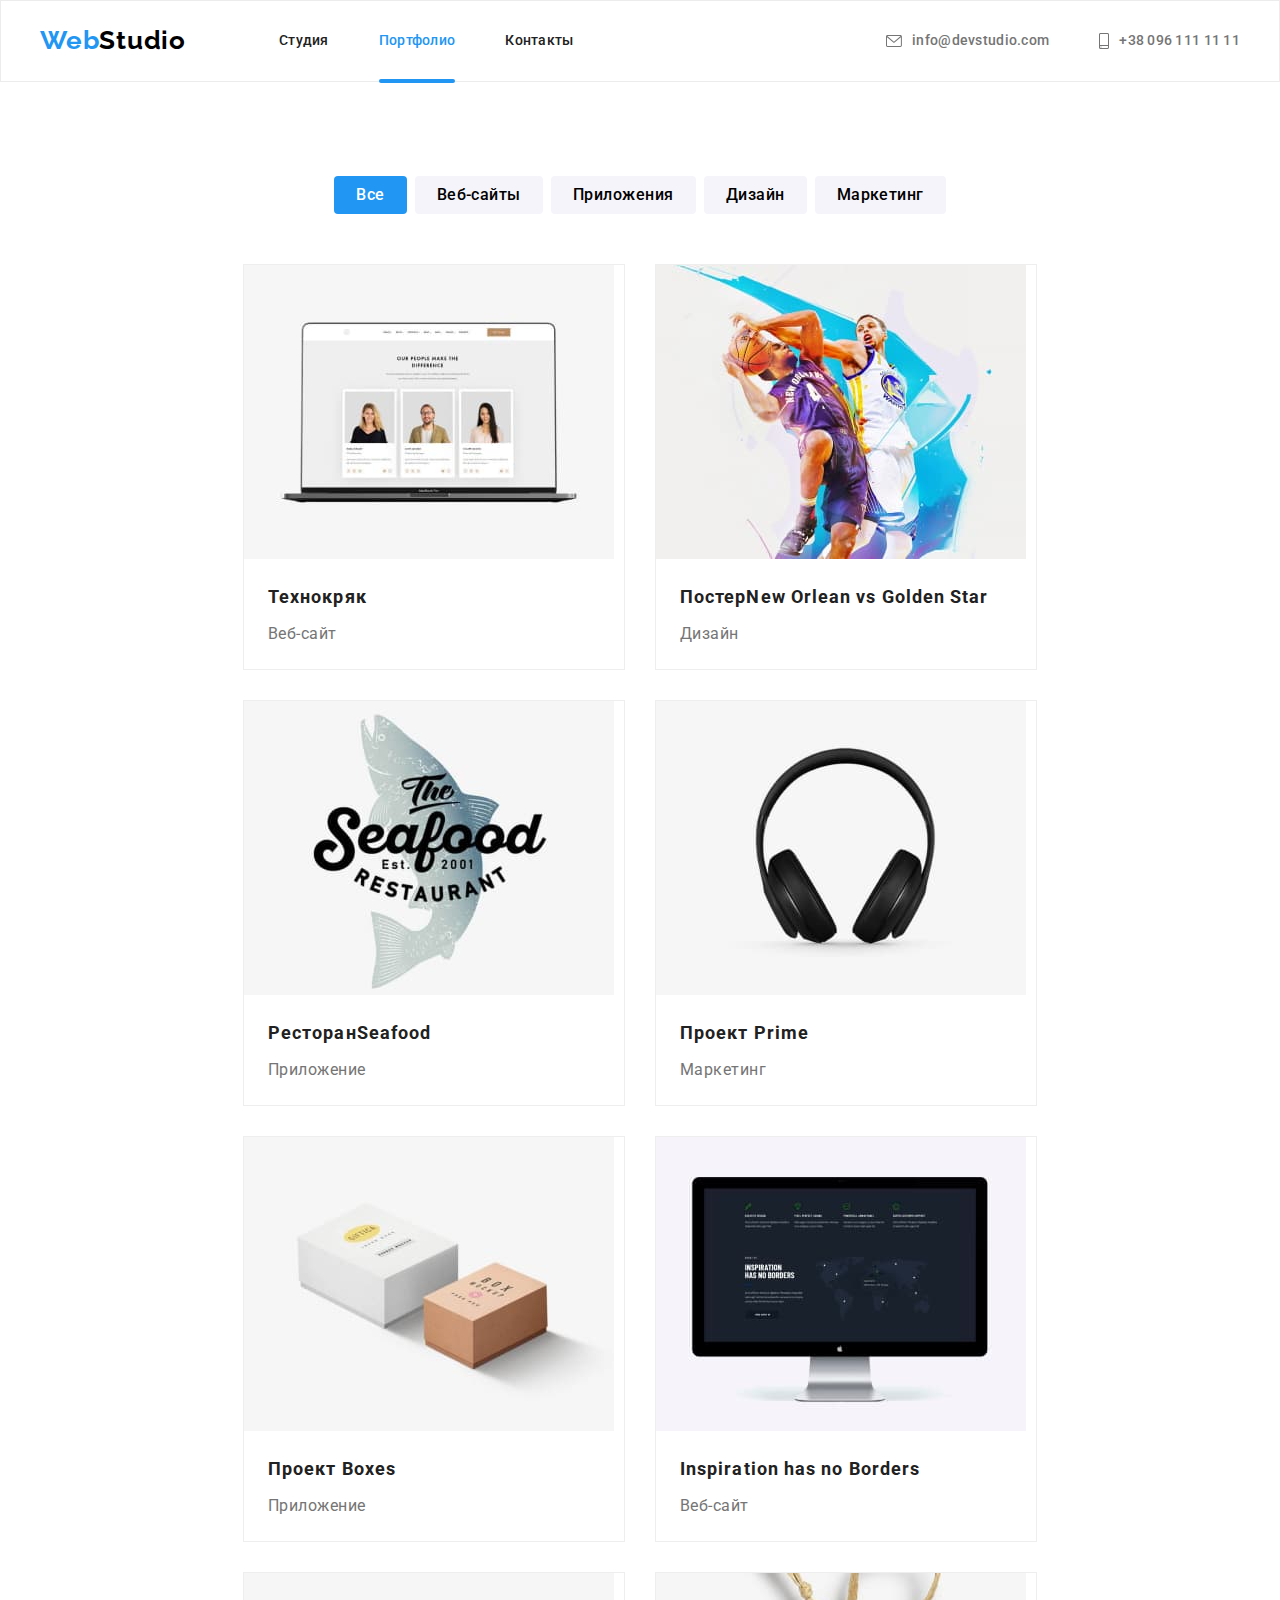
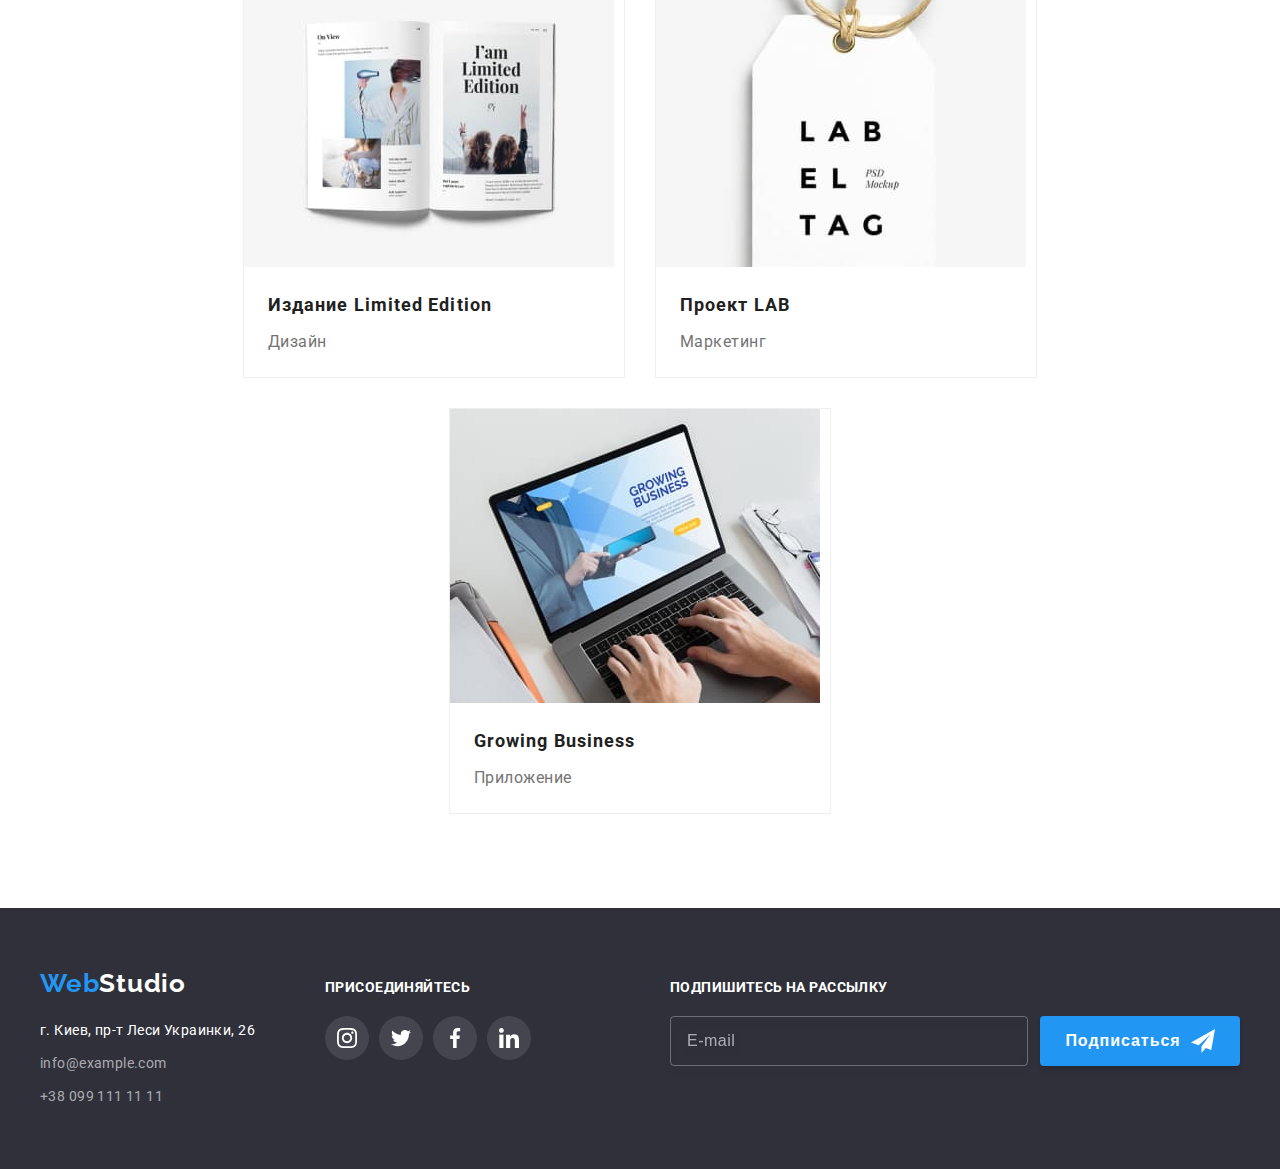
==== portfolio.html @ ca07ef77 "start" ====
<!DOCTYPE html>
<html lang="ru">
  <head>
    <meta charset="UTF-8" />
    <meta http-equiv="X-UA-Compatible" content="IE=edge" />
    <meta name="viewport" content="width=device-width, initial-scale=1.0" />
    <link rel="preconnect" href="https://fonts.googleapis.com" />
    <link rel="preconnect" href="https://fonts.gstatic.com" crossorigin />
    <link
      href="https://fonts.googleapis.com/css2?family=Raleway:wght@700&family=Roboto:wght@400;500;700;900&display=swap"
      rel="stylesheet"
    />
    <link
      rel="stylesheet"
      href="https://cdnjs.cloudflare.com/ajax/libs/modern-normalize/1.1.0/modern-normalize.min.css"
      integrity="sha512-wpPYUAdjBVSE4KJnH1VR1HeZfpl1ub8YT/NKx4PuQ5NmX2tKuGu6U/JRp5y+Y8XG2tV+wKQpNHVUX03MfMFn9Q=="
      crossorigin="anonymous"
      referrerpolicy="no-referrer"
    />
    <link rel="stylesheet" href="./css/main.min.css" />
    <link rel="stylesheet" href="./css/main.css" />
    <title>Портфолио</title>
  </head>
  <body>
    <header class="header">
      <div class="container">
        <a href="/" class="header__logo logo" lang="en"
          >Web<span class="header__logo--black" lang="en">Studio</span></a
        >
        <nav class="navigation">
          <ul class="menu-list list">
            <li class="menu-list__item">
              <a href="./index.html" class="menu-list__link link">Студия</a>
            </li>
            <li class="menu-list__item">
              <a href="" class="menu-list__link current link">Портфолио</a>
            </li>
            <li class="menu-list__item">
              <a href="" class="menu-list__link link">Контакты</a>
            </li>
          </ul>
        </nav>
        <ul class="connect-list list">
          <li class="connect-list__item">
            <a href="mailto:info@devstudio.com" class="connect-list__link link"><svg class="connect-list__icon" width="16" height="12">
              <use href="./img/icons.svg#icon-envelope"></use>
            </svg>info@devstudio.com</a>
          </li>
          <li class="connect-list__item">
            <a href="tel:+380961111111" class="connect-list__link link"><svg class="connect-list__icon" width="10" height="16">
              <use href="./img/icons.svg#icon-smartphone"></use>
            </svg>+38 096 111 11 11</a>
          </li>
        </ul>
      </div>
    </header>
    <main class="portfolio">
      <section class="portfolio section">
        <div class="container">
          <h1 class="visually-hidden">Наше портфолио</h1>
          <ul class="filters list">
            <li class="filters__item">
              <button type="button" class="filters__btn filters__btn--first">Все</button>
            </li>
            <li class="filters__item">
              <button type="button" class="filters__btn">Веб-сайты</button>
            </li>
            <li class="filters__item">
              <button type="button" class="filters__btn">Приложения</button>
            </li>
            <li class="filters__item"><button type="button" class="filters__btn">Дизайн</button></li>
            <li class="filters__item">
              <button type="button" class="filters__btn">Маркетинг</button>
            </li>
          </ul>
          <ul class="projects list">
            <li class="projects__item">
              <a href="" class="projects__link">
                <div class="projects-overlay">
                  <img src="./img/imj_project_1.jpg"
                  alt="Технокряк"
                  width="370"
                  height="294"
                  />
                  <p class="projects-overlay__text">Ресурс предлагает комплексные предложения с разным уровнем функционала и сервисов. Все это позволит посетителю получить исчерпывающие сведения о компании или частном лице.</p>
                </div>                
                <div class="projects__block">
                  <h2 class="projects__title">Технокряк</h2>
                  <p class="projects__text">Веб-сайт</p>
                </div>
              </a>
            </li>
            <li class="projects__item">
              <a href="" class="projects__link">
                <div class="projects-overlay">
                  <img src="./img/imj_project_2.jpg"
                    alt="Постер New Orlean vs Golden Star" 
                    width="370"
                    height="294"
                  />
                  <p class="projects-overlay__text">Ресурс предлагает комплексные предложения с разным уровнем функционала и сервисов. Все это позволит посетителю получить исчерпывающие сведения о компании или частном лице.</p>
                </div>
                <div class="projects__block">
                  <h2 class="projects__title">
                    Постер<span lang="en">New Orlean vs Golden Star</span>
                  </h2>
                  <p class="projects__text">Дизайн</p>
                </div>
              </a>
            </li>            
            <li class="projects__item">
              <a href="" class="projects__link">
                <div class="projects-overlay">
                  <img src="./img/imj_project_3.jpg"
                    alt="Ресторан Seafood"
                    width="370"
                    height="294"
                  />
                  <p class="projects-overlay__text">Ресурс предлагает комплексные предложения с разным уровнем функционала и сервисов. Все это позволит посетителю получить исчерпывающие сведения о компании или частном лице.</p>
                </div>
                <div class="projects__block">
                  <h2 class="projects__title">Ресторан<span lang="en">Seafood</span></h2>
                  <p class="projects__text">Приложение</p>
                </div>
              </a>
            </li>
            <li class="projects__item">
              <a href="" class="projects__link">
                <div class="projects-overlay">
                  <img src="./img/imj_project_4.jpg"
                  alt="Проект Prime"
                  width="370"
                  height="294"
                  />
                  <p class="projects-overlay__text">Ресурс предлагает комплексные предложения с разным уровнем функционала и сервисов. Все это позволит посетителю получить исчерпывающие сведения о компании или частном лице.</p>
                </div>
                <div class="projects__block">
                  <h2 class="projects__title">Проект <span lang="en">Prime</span></h2>
                  <p class="projects__text">Маркетинг</p>
                </div>
              </a>
            </li>
            <li class="projects__item">
              <a href="" class="projects__link">
                <div class="projects-overlay">
                  <img src="./img/imj_project_5.jpg"
                  alt="Проект Boxes"
                  width="370"
                  height="294"
                  />
                  <p class="projects-overlay__text">Ресурс предлагает комплексные предложения с разным уровнем функционала и сервисов. Все это позволит посетителю получить исчерпывающие сведения о компании или частном лице.</p>
                </div>                
                <div class="projects__block">
                  <h2 class="projects__title">Проект <span lang="en">Boxes</span></h2>
                  <p class="projects__text">Приложение</p>
                </div>
              </a>
            </li>
            <li class="projects__item">
              <a href="" class="projects__link">
                <div class="projects-overlay">
                  <img src="./img/imj_project_6.jpg"
                    alt="Inspiration has no Borders"
                    width="370"
                    height="294"
                  />
                  <p class="projects-overlay__text">Ресурс предлагает комплексные предложения с разным уровнем функционала и сервисов. Все это позволит посетителю получить исчерпывающие сведения о компании или частном лице.</p>
                </div>
                <div class="projects__block">
                  <h2 class="projects__title" lang="en">Inspiration has no Borders</h2>
                  <p class="projects__text">Веб-сайт</p>
                </div>
              </a>
            </li>
            <li class="projects__item">
              <a href="" class="projects__link">
                <div class="projects-overlay">
                  <img src="./img/imj_project_7.jpg"
                    alt="Издание Limited Edition"
                    width="370"
                    height="294"
                  />
                  <p class="projects-overlay__text">Ресурс предлагает комплексные предложения с разным уровнем функционала и сервисов. Все это позволит посетителю получить исчерпывающие сведения о компании или частном лице.</p>
                </div>
                <div class="projects__block">
                  <h2 class="projects__title">Издание <span lang="en">Limited Edition</span></h2>
                  <p class="projects__text">Дизайн</p>
                </div>
              </a>
            </li>
            <li class="projects__item">
              <a href="" class="projects__link">
                <div class="projects-overlay">
                  <img src="./img/imj_project_8.jpg"
                  alt="Проект LAB"
                  width="370"
                  height="294"
                  />
                  <p class="projects-overlay__text">Ресурс предлагает комплексные предложения с разным уровнем функционала и сервисов. Все это позволит посетителю получить исчерпывающие сведения о компании или частном лице.</p>
                  </div>
                <div class="projects__block">
                  <h2 class="projects__title">Проект <span lang="en">LAB</span></h2>
                  <p class="projects__text">Маркетинг</p>
                </div>
              </a>
            </li>
            <li class="projects__item">
              <a href="" class="projects__link">
                <div class="projects-overlay">
                  <img src="./img/imj_project_9.jpg"
                  alt="Growing Business"
                  width="370"
                  height="294"
                  />
                  <p class="projects-overlay__text">Ресурс предлагает комплексные предложения с разным уровнем функционала и сервисов. Все это позволит посетителю получить исчерпывающие сведения о компании или частном лице.</p>
                </div>
                <div class="projects__block">
                  <h2 class="projects__title" lang="en">Growing Business</h2>
                  <p class="projects__text">Приложение</p>
                </div>
              </a>
            </li>
          </ul>
        </div>
      </section>
    </main>
    <footer class="footer">
      <div class="container">
        <div>
          <a href="/" class="footer__logo logo" lang="en"
          >Web<span class="footer__logo--white" lang="en">Studio</span></a>
          <address class="address">
            <ul class="address__list list">
              <li class="address__item">
                <a
                  class="address__link address__link--bold link"
                  href="https://goo.gl/maps/qoJzxrVLCb3UoENp8"
                  >г. Киев, пр-т Леси Украинки, 26</a>
              </li>
              <li class="address__item">
                <a class="address__link link" href="mailto:info@example.com">info@example.com</a>
              </li>
              <li class="address__item">
                <a class="address__link link" href="tel:+380991111111">+38 099 111 11 11</a>
              </li>
            </ul>
          </address>
        </div>
        <div class="social">
          <p class="social__title">присоединяйтесь</p>
          <ul class="social__list list">
            <li class="social__item">
              <a href="" class="social__link soc-link">
                <svg class="social__icon" width="20" height="20">
                  <use href="./img/icons.svg#icon-instagram"></use>
                </svg>
              </a>
            </li>
            <li class="social__item">
              <a href="" class="social__link soc-link"><svg class="social__icon" width="20" height="20">
                <use href="./img/icons.svg#icon-twitter"></use>
              </svg></a>
            </li>
            <li class="social__item">
              <a href="" class="social__link soc-link"><svg class="social__icon" width="20" height="20">
                <use href="./img/icons.svg#icon-facebook"></use>
              </svg></a>
            </li>
            <li class="social__item">
              <a href="" class="social__link soc-link"><svg class="social__icon" width="20" height="20">
                <use href="./img/icons.svg#icon-linkedin"></use>
              </svg></a>
            </li>
          </ul>
        </div>
        <div class="subscribe">
          <p class="subscribe__text">Подпишитесь на рассылку</p>
          <Form>
            <div class="footer-form">
              <input class="footer-form__input" type="email" id="footer-input" name="footer-input" placeholder="E-mail">
              <button class="footer-form__btn btn" type="submit">Подписаться<svg class="footer-form__icon" width="24" height="24">
                <use href="./img/icons.svg#icon_send"></use>
              </svg></button>
            </div>
          </Form>
        </div>
      </div>
    </footer>
  </body>
</html>
---- css/main.min.css ----
:root{--main-text-color: #212121;--second-text-color: #757575;--main-btn-color: #2196F3;--second-btn-color: #188CE8;--accent-color: #2196F3;--logo-color-studio: #000000;--main-backgroun-color: #FFFFFF;--second-backgroun-color: #2F303A;--third-backgroun-color: #F5F4FA;--backgroun-text-color: #FFFFFF;--footer-link: rgba(255, 255, 255, 0.6);--border-color:#ECECEC;--border-bottom-color: #EEEEEE;--transition: 250ms cubic-bezier(0.4, 0, 0.2, 1)}.visually-hidden{position:absolute;white-space:nowrap;width:1px;height:1px;overflow:hidden;border:0;padding:0;clip:rect(0 0 0 0);clip-path:inset(50%);margin:-1px}h1,h2,h3,h4,h5,h6,p{margin:0}ol,ul{padding-left:0;margin:0}button{cursor:pointer;border:0;display:block;text-align:center}img{display:block;max-width:100%;height:auto}body{font-family:"Roboto",sans-serif;font-size:14px;color:var(--main-text-color);margin:0}.list{list-style:none;padding:0;margin:0}.link{text-decoration:none;transition:var(--transition);transition-property:color}.link:hover,.link:focus{color:var(--accent-color)}.title{font-size:36px;line-height:1.17;letter-spacing:.03em;text-align:center;margin-bottom:50px}.logo{font-size:26px;font-weight:700;line-height:1.19;letter-spacing:.03em;color:var(--accent-color);font-family:"Raleway",sans-serif;text-decoration:none;display:inline-block}.soc-link{display:flex;width:44px;height:44px;border-radius:50%;justify-content:center;align-items:center;transition:var(--transition);transition-property:background-color}.soc-link:hover,.soc-link:focus{background-color:var(--accent-color)}.btn{display:flex;width:200px;height:50px;margin:0 auto;font-size:16px;font-weight:700;line-height:1.88;letter-spacing:.06em;color:var(--backgroun-text-color);text-align:center;align-items:center;justify-content:center;background:var(--main-btn-color);box-shadow:0px 4px 4px rgba(0,0,0,.15);border-radius:4px;transition:var(--transition);transition-property:background}.btn:hover,.btn:focus{background:var(--second-btn-color)}.container{width:1200px;padding-left:15px;padding-right:15px;margin:0 auto;margin-left:auto;margin-right:auto}.section{padding-top:94px;padding-bottom:94px}.header{background:var(--main-backgroun-color);border:1px solid var(--border-color);margin:0 auto}.header .container{display:flex;align-items:center}.header__logo{padding-top:24px;padding-bottom:25px}.header__logo--black{color:var(--logo-color-studio)}.menu-list{margin-left:93px;display:flex}.menu-list__item{position:relative}.menu-list__item:not(:first-child){margin-left:50px}.menu-list__link.current{color:var(--accent-color)}.menu-list__link.current::after{content:"";position:absolute;bottom:-2px;left:0;width:100%;height:4px;background:var(--accent-color);border-radius:2px}.menu-list__link{font-weight:500;line-height:1.14;letter-spacing:.02em;color:inherit;text-align:left;display:block;padding-top:32px;padding-bottom:32px}.connect-list{display:flex;margin-left:auto}.connect-list__item:not(:first-child){margin-left:50px}.connect-list__link{font-weight:500;line-height:1.14;letter-spacing:.02em;color:var(--second-text-color);align-items:center;display:flex;padding-top:32px;padding-bottom:32px}.connect-list__icon{margin-right:10px;background-position:center;background-size:contain;fill:currentColor;transition:var(--transition);transition-property:fill}.connect-list__link:hover .connect-list__icon,.connect-list__link:focus .connect-list__icon{fill:var(--accent-color)}.hero{background:var(--second-backgroun-color);padding-top:200px;padding-bottom:200px;max-width:1600px;background-repeat:no-repeat;background-size:cover;background-position:center;margin:0 auto;background-image:linear-gradient(rgba(47, 48, 58, 0.4), rgba(47, 48, 58, 0.4)),url(../img/hero_bg.jpg)}.hero__title{font-size:44px;font-weight:900;line-height:1.36;letter-spacing:.06em;color:var(--backgroun-text-color);text-align:center;text-transform:uppercase;width:696px;margin-bottom:30px;margin-left:auto;margin-right:auto}.benefits__list{display:flex}.benefits__item{max-width:270px}.benefits__item:not(:last-child){margin-right:30px}.benefits-block{display:flex;height:120px;background:#f5f4fa;border-radius:4px;margin-bottom:30px;justify-content:center;align-items:center}.benefits-block__icon{display:block}.benefits__title{line-height:1.14;letter-spacing:.03em;text-transform:uppercase;margin-bottom:10px}.benefits__text{line-height:1.71;letter-spacing:.03em;color:var(--second-text-color)}.about{padding-bottom:94px}.about__list{display:flex;align-items:center}.about__item+.about__item{margin-left:30px}.about-block{position:relative;display:flex}.about-block__text{position:absolute;display:flex;justify-content:center;align-items:center;font-weight:700;line-height:1.14;letter-spacing:.03em;color:var(--backgroun-text-color);text-align:center;text-transform:uppercase;bottom:0;height:70px;width:100%;background-color:rgba(47,48,58,.8)}.team{background:var(--third-backgroun-color)}.team__list{display:flex}.team__item{background:var(--main-backgroun-color);box-shadow:0px 1px 3px rgba(0,0,0,.12),0px 1px 1px rgba(0,0,0,.14),0px 2px 1px rgba(0,0,0,.2);border-radius:0px 0px 4px 4px;width:270px}.team__item:not(:last-child){margin-right:30px}.team-block{padding-top:30px;padding-bottom:30px}.team-block__title{font-size:16px;font-weight:500;line-height:1.19;letter-spacing:.03em;text-align:center;margin-bottom:10px}.team-block__text{font-size:16px;line-height:1.19;letter-spacing:.03em;color:var(--second-text-color);text-align:center;margin-bottom:16px}.team-soc{display:flex;justify-content:center}.team-soc__item+.team-soc__item{margin-left:10px}.team-soc__icon{fill:#afb1b8;transition:var(--transition);transition-property:fill}.team-soc__link:hover .team-soc__icon,.team-soc__link:focus .team-soc__icon{fill:var(--backgroun-text-color)}.clients__list{display:flex}.clients__item{width:170px;height:92px;box-sizing:border-box}.clients__item:not(:last-child){margin-right:30px}.clients__link{display:flex;width:100%;height:100%;justify-content:center;align-items:center;border:1px solid #afb1b8;border-radius:4px;outline:none;transition:var(--transition);transition-property:border}.clients__link:hover,.clients__link:focus{border:1px solid var(--accent-color)}.clients__icon{display:block;fill:#afb1b8;transition:var(--transition);transition-property:fill}.clients__link:hover .clients__icon,.clients__link:focus .clients__icon{fill:var(--accent-color)}.footer{background:var(--second-backgroun-color);padding-top:60px;padding-bottom:60px}.footer .container{display:flex;align-items:baseline}.footer__logo{margin-bottom:20px}.footer__logo--white{color:var(--backgroun-text-color)}.address{font-style:normal}.address__item:not(:last-child){margin-bottom:9px}.address__link{line-height:1.71;letter-spacing:.03em;color:var(--footer-link)}.address__link--bold{color:var(--backgroun-text-color)}.social{margin-left:70px}.social__title{font-weight:700;line-height:1.14;letter-spacing:.03em;color:var(--main-backgroun-color);text-transform:uppercase;margin-bottom:20px}.social__list{display:flex;justify-content:center}.social__item+.social__item{margin-left:10px}.social__link{background-color:rgba(255,255,255,.1)}.social__icon{fill:var(--backgroun-text-color)}.subscribe{margin-left:auto;margin-right:0}.subscribe__text{font-weight:700;line-height:1.14;letter-spacing:.03em;color:var(--backgroun-text-color);text-transform:uppercase;margin-bottom:20px}.footer-form{display:flex}.footer-form__input{display:block;box-sizing:border-box;width:358px;height:50px;border:1px solid rgba(255,255,255,.3);filter:drop-shadow(0px 4px 4px rgba(0, 0, 0, 0.15));border-radius:4px;margin-right:12px;background-color:rgba(0,0,0,0);font-size:16px;line-height:1.25;letter-spacing:.03em;color:var(--backgroun-text-color);padding-left:16px}.footer-form__input::placeholder{font-size:16px;line-height:1.25;letter-spacing:.03em;color:rgba(255,255,255,.6);display:flex;align-items:center}.footer-form__icon{margin-left:10px}.filters{display:flex;flex-wrap:wrap;justify-content:center;margin-bottom:50px}.filters__item:not(:first-child){margin-left:8px}.filters__btn{font-size:16px;font-family:inherit;font-weight:500;line-height:1.63;letter-spacing:.03em;text-align:center;background:var(--third-backgroun-color);border-radius:4px;padding:6px 22px;transition:var(--transition);transition-property:color,background,box-shadow}.filters__btn:hover,.filters__btn:focus{background:var(--main-btn-color);box-shadow:0px 3px 1px rgba(0,0,0,.1),0px 1px 2px rgba(0,0,0,.08),0px 2px 2px rgba(0,0,0,.12);color:var(--backgroun-text-color)}.filters__btn--first{background:var(--main-btn-color);color:var(--backgroun-text-color)}.projects{display:flex;justify-content:center;flex-wrap:wrap;margin-left:-30px;margin-top:-30px}.projects__item{background:var(--main-backgroun-color);width:calc(33.3333333333% - 30px);margin-left:30px;margin-top:30px;border:1px solid var(--border-bottom-color)}.projects__link{display:block;color:inherit;text-decoration:none;transition:var(--transition);transition-property:box-shadow}.projects__link:hover,.projects__link:focus{box-shadow:0px 1px 1px rgba(0,0,0,.12),0px 4px 4px rgba(0,0,0,.06),1px 4px 6px rgba(0,0,0,.16)}.projects-overlay{position:relative;overflow:hidden}.projects-overlay__text{position:absolute;font-size:18px;line-height:1.56;letter-spacing:.03em;color:var(--main-backgroun-color);background:rgba(33,150,243,.9);top:0;height:100%;padding:63px 24px;transform:translateY(101%);transition:transform 250ms cubic-bezier(0.4, 0, 0.2, 1)}.projects__link:hover .projects-overlay__text,.projects__link:focus .projects-overlay__text{transform:translateY(0%);overflow:auto}.projects__block{padding:20px 24px;border-top:0}.projects__title{font-size:18px;line-height:2;letter-spacing:.06em;margin-bottom:4px}.projects__text{font-size:16px;line-height:1.88;letter-spacing:.03em;color:var(--second-text-color)}.backdrop{position:fixed;top:0;width:100%;height:100%;background-color:rgba(0,0,0,.2);transition:var(--transition);transition-property:opacity,visibility}.modal{width:528px;height:581px;background:var(--main-backgroun-color);box-shadow:0px 1px 3px rgba(0,0,0,.12),0px 1px 1px rgba(0,0,0,.14),0px 2px 1px rgba(0,0,0,.2);border-radius:4px;position:absolute;top:50%;left:50%;transform:translate(-50%, -50%);transition:transform var(--transition);padding:40px}.backdrop.is-hidden .modal{transform:scale(0.5) rotate(-180deg)}.is-hidden{opacity:0;pointer-events:none;visibility:hidden}.modal__close-btn{position:absolute;display:flex;top:8px;right:8px;width:30px;height:30px;border-radius:50%;justify-content:center;align-items:center;background:var(--backgroun-text-color);border:1px solid rgba(0,0,0,.1);box-sizing:border-box}.modal__close-btn:hover .modal__icon,.modal__close-btn:focus .modal__icon{fill:var(--accent-color)}.modal__icon{transition:var(--transition);transition-property:fill}.modal__title{font-size:20px;font-weight:700;line-height:1.15;letter-spacing:.03em;color:var(--main-text-color);text-align:center;margin-bottom:12px}.form__item:nth-child(-n+3){margin-bottom:10px}.form__item:nth-child(4){margin-bottom:20px}.form__item:nth-child(5){margin-bottom:30px}.form__label{display:block;font-size:12px;line-height:1.17;letter-spacing:.01em;color:var(--second-text-color);margin-bottom:4px}.form__input-wrap{position:relative}.form__input{width:100%;height:40px;border:1px solid rgba(33,33,33,.2);box-sizing:border-box;border-radius:4px;padding:0 0 0 42px;cursor:pointer;outline:none;transition:var(--transition);transition-property:border}.form__input:hover,.form__input:focus{border:1px solid var(--accent-color)}.form__icon{position:absolute;top:50%;left:12px;transform:translateY(-50%);transition:var(--transition);transition-property:fill}.form__input:hover+.form__icon,.form__input:focus+.form__icon{fill:var(--accent-color)}.form__textarea{width:100%;height:120px;font-size:12px;line-height:1.17;letter-spacing:.01em;border:1px solid rgba(33,33,33,.2);box-sizing:border-box;border-radius:4px;resize:none;padding:12px 16px;cursor:pointer;outline:none;transition:var(--transition);transition-property:border}.form__textarea:hover,.form__textarea:focus{border:1px solid var(--accent-color)}.form__textarea::placeholder{color:rgba(117,117,117,.5)}.form__checkbox-text{line-height:1.71;letter-spacing:.03em;color:var(--second-text-color);display:flex;align-items:center;justify-content:center}.form__checkbox-text::before{content:"";width:16px;height:15px;border:2px solid var(--main-text-color);border-radius:2px;margin-right:8.38px;transition:var(--transition);transition-property:background-color}.form__input-checkbox:checked+.form__checkbox-text::before{background-color:var(--accent-color);border:none;background-image:url(../img/icon_check.svg);background-repeat:no-repeat;background-position:center}.form__input-checkbox:focus+.form__checkbox-text::before{border-color:var(--accent-color)}.form__checkbox-text-accent{display:inline-block;box-sizing:border-box;line-height:1.71;letter-spacing:.03em;color:var(--accent-color);text-decoration-line:underline;margin-left:5px}/*# sourceMappingURL=main.min.css.map */
---- css/main.css ----
:root {
  --main-text-color: #212121;
  --second-text-color: #757575;
  --main-btn-color: #2196F3;
  --second-btn-color: #188CE8;
  --accent-color: #2196F3;
  --logo-color-studio: #000000;
  --main-backgroun-color: #FFFFFF;
  --second-backgroun-color: #2F303A;
  --third-backgroun-color: #F5F4FA;
  --backgroun-text-color: #FFFFFF;
  --footer-link: rgba(255, 255, 255, 0.6);
  --border-color:#ECECEC;
  --border-bottom-color: #EEEEEE;
  --transition: 250ms cubic-bezier(0.4, 0, 0.2, 1);
}

.visually-hidden {
  position: absolute;
  white-space: nowrap;
  width: 1px;
  height: 1px;
  overflow: hidden;
  border: 0;
  padding: 0;
  clip: rect(0 0 0 0);
  clip-path: inset(50%);
  margin: -1px;
}

h1,
h2,
h3,
h4,
h5,
h6,
p {
  margin: 0;
}

ol, ul {
  padding-left: 0;
  margin: 0;
}

button {
  cursor: pointer;
  border: 0;
  display: block;
  text-align: center;
}

img {
  display: block;
  max-width: 100%;
  height: auto;
}

body {
  font-family: "Roboto", sans-serif;
  font-size: 14px;
  color: var(--main-text-color);
  margin: 0;
}

.list {
  list-style: none;
  padding: 0;
  margin: 0;
}

.link {
  text-decoration: none;
  transition: var(--transition);
  transition-property: color;
}
.link:hover, .link:focus {
  color: var(--accent-color);
}

.title {
  font-size: 36px;
  line-height: 1.17;
  letter-spacing: 0.03em;
  text-align: center;
  margin-bottom: 50px;
}

.logo {
  font-size: 26px;
  font-weight: 700;
  line-height: 1.19;
  letter-spacing: 0.03em;
  color: var(--accent-color);
  font-family: "Raleway", sans-serif;
  text-decoration: none;
  display: inline-block;
}

.soc-link {
  display: flex;
  width: 44px;
  height: 44px;
  border-radius: 50%;
  justify-content: center;
  align-items: center;
  transition: var(--transition);
  transition-property: background-color;
}
.soc-link:hover, .soc-link:focus {
  background-color: var(--accent-color);
}

.btn {
  display: flex;
  width: 200px;
  height: 50px;
  margin: 0 auto;
  font-size: 16px;
  font-weight: 700;
  line-height: 1.88;
  letter-spacing: 0.06em;
  color: var(--backgroun-text-color);
  text-align: center;
  align-items: center;
  justify-content: center;
  background: var(--main-btn-color);
  box-shadow: 0px 4px 4px rgba(0, 0, 0, 0.15);
  border-radius: 4px;
  transition: var(--transition);
  transition-property: background;
}
.btn:hover, .btn:focus {
  background: var(--second-btn-color);
}

.container {
  width: 1200px;
  padding-left: 15px;
  padding-right: 15px;
  margin: 0 auto;
  margin-left: auto;
  margin-right: auto;
}

.section {
  padding-top: 94px;
  padding-bottom: 94px;
}

.header {
  background: var(--main-backgroun-color);
  border: 1px solid var(--border-color);
  margin: 0 auto;
}

.header .container {
  display: flex;
  align-items: center;
}

.header__logo {
  padding-top: 24px;
  padding-bottom: 25px;
}

.header__logo--black {
  color: var(--logo-color-studio);
}

.menu-list {
  margin-left: 93px;
  display: flex;
}

.menu-list__item {
  position: relative;
}
.menu-list__item:not(:first-child) {
  margin-left: 50px;
}

.menu-list__link.current {
  color: var(--accent-color);
}
.menu-list__link.current::after {
  content: "";
  position: absolute;
  bottom: -2px;
  left: 0;
  width: 100%;
  height: 4px;
  background: var(--accent-color);
  border-radius: 2px;
}

.menu-list__link {
  font-weight: 500;
  line-height: 1.14;
  letter-spacing: 0.02em;
  color: inherit;
  text-align: left;
  display: block;
  padding-top: 32px;
  padding-bottom: 32px;
}

.connect-list {
  display: flex;
  margin-left: auto;
}

.connect-list__item:not(:first-child) {
  margin-left: 50px;
}

.connect-list__link {
  font-weight: 500;
  line-height: 1.14;
  letter-spacing: 0.02em;
  color: var(--second-text-color);
  align-items: center;
  display: flex;
  padding-top: 32px;
  padding-bottom: 32px;
}

.connect-list__icon {
  margin-right: 10px;
  background-position: center;
  background-size: contain;
  fill: currentColor;
  transition: var(--transition);
  transition-property: fill;
}
.connect-list__link:hover .connect-list__icon, .connect-list__link:focus .connect-list__icon {
  fill: var(--accent-color);
}

.hero {
  background: var(--second-backgroun-color);
  padding-top: 200px;
  padding-bottom: 200px;
  max-width: 1600px;
  background-repeat: no-repeat;
  background-size: cover;
  background-position: center;
  margin: 0 auto;
  background-image: linear-gradient(rgba(47, 48, 58, 0.4), rgba(47, 48, 58, 0.4)), url(../img/hero_bg.jpg);
}

.hero__title {
  font-size: 44px;
  font-weight: 900;
  line-height: 1.36;
  letter-spacing: 0.06em;
  color: var(--backgroun-text-color);
  text-align: center;
  text-transform: uppercase;
  width: 696px;
  margin-bottom: 30px;
  margin-left: auto;
  margin-right: auto;
}

.benefits__list {
  display: flex;
}

.benefits__item {
  max-width: 270px;
}
.benefits__item:not(:last-child) {
  margin-right: 30px;
}

.benefits-block {
  display: flex;
  height: 120px;
  background: #F5F4FA;
  border-radius: 4px;
  margin-bottom: 30px;
  justify-content: center;
  align-items: center;
}
.benefits-block__icon {
  display: block;
}

.benefits__title {
  line-height: 1.14;
  letter-spacing: 0.03em;
  text-transform: uppercase;
  margin-bottom: 10px;
}

.benefits__text {
  line-height: 1.71;
  letter-spacing: 0.03em;
  color: var(--second-text-color);
}

.about {
  padding-bottom: 94px;
}
.about__list {
  display: flex;
  align-items: center;
}
.about__item + .about__item {
  margin-left: 30px;
}

.about-block {
  position: relative;
  display: flex;
}
.about-block__text {
  position: absolute;
  display: flex;
  justify-content: center;
  align-items: center;
  font-weight: 700;
  line-height: 1.14;
  letter-spacing: 0.03em;
  color: var(--backgroun-text-color);
  text-align: center;
  text-transform: uppercase;
  bottom: 0;
  height: 70px;
  width: 100%;
  background-color: rgba(47, 48, 58, 0.8);
}

.team {
  background: var(--third-backgroun-color);
}

.team__list {
  display: flex;
}

.team__item {
  background: var(--main-backgroun-color);
  box-shadow: 0px 1px 3px rgba(0, 0, 0, 0.12), 0px 1px 1px rgba(0, 0, 0, 0.14), 0px 2px 1px rgba(0, 0, 0, 0.2);
  border-radius: 0px 0px 4px 4px;
  width: 270px;
}
.team__item:not(:last-child) {
  margin-right: 30px;
}

.team-block {
  padding-top: 30px;
  padding-bottom: 30px;
}

.team-block__title {
  font-size: 16px;
  font-weight: 500;
  line-height: 1.19;
  letter-spacing: 0.03em;
  text-align: center;
  margin-bottom: 10px;
}

.team-block__text {
  font-size: 16px;
  line-height: 1.19;
  letter-spacing: 0.03em;
  color: var(--second-text-color);
  text-align: center;
  margin-bottom: 16px;
}

.team-soc {
  display: flex;
  justify-content: center;
}

.team-soc__item + .team-soc__item {
  margin-left: 10px;
}

.team-soc__icon {
  fill: #AFB1B8;
  transition: var(--transition);
  transition-property: fill;
}
.team-soc__link:hover .team-soc__icon, .team-soc__link:focus .team-soc__icon {
  fill: var(--backgroun-text-color);
}

.clients__list {
  display: flex;
}

.clients__item {
  width: 170px;
  height: 92px;
  box-sizing: border-box;
}
.clients__item:not(:last-child) {
  margin-right: 30px;
}

.clients__link {
  display: flex;
  width: 100%;
  height: 100%;
  justify-content: center;
  align-items: center;
  border: 1px solid rgb(175, 177, 184);
  border-radius: 4px;
  outline: none;
  transition: var(--transition);
  transition-property: border;
}
.clients__link:hover, .clients__link:focus {
  border: 1px solid var(--accent-color);
}

.clients__icon {
  display: block;
  fill: rgb(175, 177, 184);
  transition: var(--transition);
  transition-property: fill;
}
.clients__link:hover .clients__icon, .clients__link:focus .clients__icon {
  fill: var(--accent-color);
}

.footer {
  background: var(--second-backgroun-color);
  padding-top: 60px;
  padding-bottom: 60px;
}

.footer .container {
  display: flex;
  align-items: baseline;
}

.footer__logo {
  margin-bottom: 20px;
}

.footer__logo--white {
  color: var(--backgroun-text-color);
}

.address {
  font-style: normal;
}

.address__item:not(:last-child) {
  margin-bottom: 9px;
}

.address__link {
  line-height: 1.71;
  letter-spacing: 0.03em;
  color: var(--footer-link);
}

.address__link--bold {
  color: var(--backgroun-text-color);
}

.social {
  margin-left: 70px;
}

.social__title {
  font-weight: 700;
  line-height: 1.14;
  letter-spacing: 0.03em;
  color: var(--main-backgroun-color);
  text-transform: uppercase;
  margin-bottom: 20px;
}

.social__list {
  display: flex;
  justify-content: center;
}

.social__item + .social__item {
  margin-left: 10px;
}

.social__link {
  background-color: rgba(255, 255, 255, 0.1);
}

.social__icon {
  fill: var(--backgroun-text-color);
}

.subscribe {
  margin-left: auto;
  margin-right: 0;
}

.subscribe__text {
  font-weight: 700;
  line-height: 1.14;
  letter-spacing: 0.03em;
  color: var(--backgroun-text-color);
  text-transform: uppercase;
  margin-bottom: 20px;
}

.footer-form {
  display: flex;
}

.footer-form__input {
  display: block;
  box-sizing: border-box;
  width: 358px;
  height: 50px;
  border: 1px solid rgba(255, 255, 255, 0.3);
  filter: drop-shadow(0px 4px 4px rgba(0, 0, 0, 0.15));
  border-radius: 4px;
  margin-right: 12px;
  background-color: transparent;
  font-size: 16px;
  line-height: 1.25;
  letter-spacing: 0.03em;
  color: var(--backgroun-text-color);
  padding-left: 16px;
}
.footer-form__input::placeholder {
  font-size: 16px;
  line-height: 1.25;
  letter-spacing: 0.03em;
  color: rgba(255, 255, 255, 0.6);
  display: flex;
  align-items: center;
}

.footer-form__icon {
  margin-left: 10px;
}

.filters {
  display: flex;
  flex-wrap: wrap;
  justify-content: center;
  margin-bottom: 50px;
}

.filters__item:not(:first-child) {
  margin-left: 8px;
}

.filters__btn {
  font-size: 16px;
  font-family: inherit;
  font-weight: 500;
  line-height: 1.63;
  letter-spacing: 0.03em;
  text-align: center;
  background: var(--third-backgroun-color);
  border-radius: 4px;
  padding: 6px 22px;
  transition: var(--transition);
  transition-property: color, background, box-shadow;
}
.filters__btn:hover, .filters__btn:focus {
  background: var(--main-btn-color);
  box-shadow: 0px 3px 1px rgba(0, 0, 0, 0.1), 0px 1px 2px rgba(0, 0, 0, 0.08), 0px 2px 2px rgba(0, 0, 0, 0.12);
  color: var(--backgroun-text-color);
}

.filters__btn--first {
  background: var(--main-btn-color);
  color: var(--backgroun-text-color);
}

.projects {
  display: flex;
  justify-content: center;
  flex-wrap: wrap;
  margin-left: -30px;
  margin-top: -30px;
}

.projects__item {
  background: var(--main-backgroun-color);
  width: calc(33.3333333333% - 30px);
  margin-left: 30px;
  margin-top: 30px;
  border: 1px solid var(--border-bottom-color);
}

.projects__link {
  display: block;
  color: inherit;
  text-decoration: none;
  transition: var(--transition);
  transition-property: box-shadow;
}
.projects__link:hover, .projects__link:focus {
  box-shadow: 0px 1px 1px rgba(0, 0, 0, 0.12), 0px 4px 4px rgba(0, 0, 0, 0.06), 1px 4px 6px rgba(0, 0, 0, 0.16);
}

.projects-overlay {
  position: relative;
  overflow: hidden;
}

.projects-overlay__text {
  position: absolute;
  font-size: 18px;
  line-height: 1.56;
  letter-spacing: 0.03em;
  color: var(--main-backgroun-color);
  background: rgba(33, 150, 243, 0.9);
  top: 0;
  height: 100%;
  padding: 63px 24px;
  transform: translateY(101%);
  transition: transform 250ms cubic-bezier(0.4, 0, 0.2, 1);
}
.projects__link:hover .projects-overlay__text, .projects__link:focus .projects-overlay__text {
  transform: translateY(0%);
  overflow: auto;
}

.projects__block {
  padding: 20px 24px;
  border-top: 0;
}

.projects__title {
  font-size: 18px;
  line-height: 2;
  letter-spacing: 0.06em;
  margin-bottom: 4px;
}

.projects__text {
  font-size: 16px;
  line-height: 1.88;
  letter-spacing: 0.03em;
  color: var(--second-text-color);
}

.backdrop {
  position: fixed;
  top: 0;
  width: 100%;
  height: 100%;
  background-color: rgba(0, 0, 0, 0.2);
  transition: var(--transition);
  transition-property: opacity, visibility;
}

.modal {
  width: 528px;
  height: 581px;
  background: var(--main-backgroun-color);
  box-shadow: 0px 1px 3px rgba(0, 0, 0, 0.12), 0px 1px 1px rgba(0, 0, 0, 0.14), 0px 2px 1px rgba(0, 0, 0, 0.2);
  border-radius: 4px;
  position: absolute;
  top: 50%;
  left: 50%;
  transform: translate(-50%, -50%);
  transition: transform var(--transition);
  padding: 40px;
}

.backdrop.is-hidden .modal {
  transform: scale(0.5) rotate(-180deg);
}

.is-hidden {
  opacity: 0;
  pointer-events: none;
  visibility: hidden;
}

.modal__close-btn {
  position: absolute;
  display: flex;
  top: 8px;
  right: 8px;
  width: 30px;
  height: 30px;
  border-radius: 50%;
  justify-content: center;
  align-items: center;
  background: var(--backgroun-text-color);
  border: 1px solid rgba(0, 0, 0, 0.1);
  box-sizing: border-box;
}
.modal__close-btn:hover .modal__icon, .modal__close-btn:focus .modal__icon {
  fill: var(--accent-color);
}

.modal__icon {
  transition: var(--transition);
  transition-property: fill;
}

.modal__title {
  font-size: 20px;
  font-weight: 700;
  line-height: 1.15;
  letter-spacing: 0.03em;
  color: var(--main-text-color);
  text-align: center;
  margin-bottom: 12px;
}

.form__item:nth-child(-n+3) {
  margin-bottom: 10px;
}
.form__item:nth-child(4) {
  margin-bottom: 20px;
}
.form__item:nth-child(5) {
  margin-bottom: 30px;
}

.form__label {
  display: block;
  font-size: 12px;
  line-height: 1.17;
  letter-spacing: 0.01em;
  color: var(--second-text-color);
  margin-bottom: 4px;
}

.form__input-wrap {
  position: relative;
}

.form__input {
  width: 100%;
  height: 40px;
  border: 1px solid rgba(33, 33, 33, 0.2);
  box-sizing: border-box;
  border-radius: 4px;
  padding: 0 0 0 42px;
  cursor: pointer;
  outline: none;
  transition: var(--transition);
  transition-property: border;
}
.form__input:hover, .form__input:focus {
  border: 1px solid var(--accent-color);
}

.form__icon {
  position: absolute;
  top: 50%;
  left: 12px;
  transform: translateY(-50%);
  transition: var(--transition);
  transition-property: fill;
}
.form__input:hover + .form__icon, .form__input:focus + .form__icon {
  fill: var(--accent-color);
}

.form__textarea {
  width: 100%;
  height: 120px;
  font-size: 12px;
  line-height: 1.17;
  letter-spacing: 0.01em;
  border: 1px solid rgba(33, 33, 33, 0.2);
  box-sizing: border-box;
  border-radius: 4px;
  resize: none;
  padding: 12px 16px;
  cursor: pointer;
  outline: none;
  transition: var(--transition);
  transition-property: border;
}
.form__textarea:hover, .form__textarea:focus {
  border: 1px solid var(--accent-color);
}
.form__textarea::placeholder {
  color: rgba(117, 117, 117, 0.5);
}

.form__checkbox-text {
  line-height: 1.71;
  letter-spacing: 0.03em;
  color: var(--second-text-color);
  display: flex;
  align-items: center;
  justify-content: center;
}
.form__checkbox-text::before {
  content: "";
  width: 16px;
  height: 15px;
  border: 2px solid var(--main-text-color);
  border-radius: 2px;
  margin-right: 8.38px;
  transition: var(--transition);
  transition-property: background-color;
}
.form__input-checkbox:checked + .form__checkbox-text::before {
  background-color: var(--accent-color);
  border: none;
  background-image: url(../img/icon_check.svg);
  background-repeat: no-repeat;
  background-position: center;
}
.form__input-checkbox:focus + .form__checkbox-text::before {
  border-color: var(--accent-color);
}

.form__checkbox-text-accent {
  display: inline-block;
  box-sizing: border-box;
  line-height: 1.71;
  letter-spacing: 0.03em;
  color: var(--accent-color);
  text-decoration-line: underline;
  margin-left: 5px;
}/*# sourceMappingURL=main.css.map */
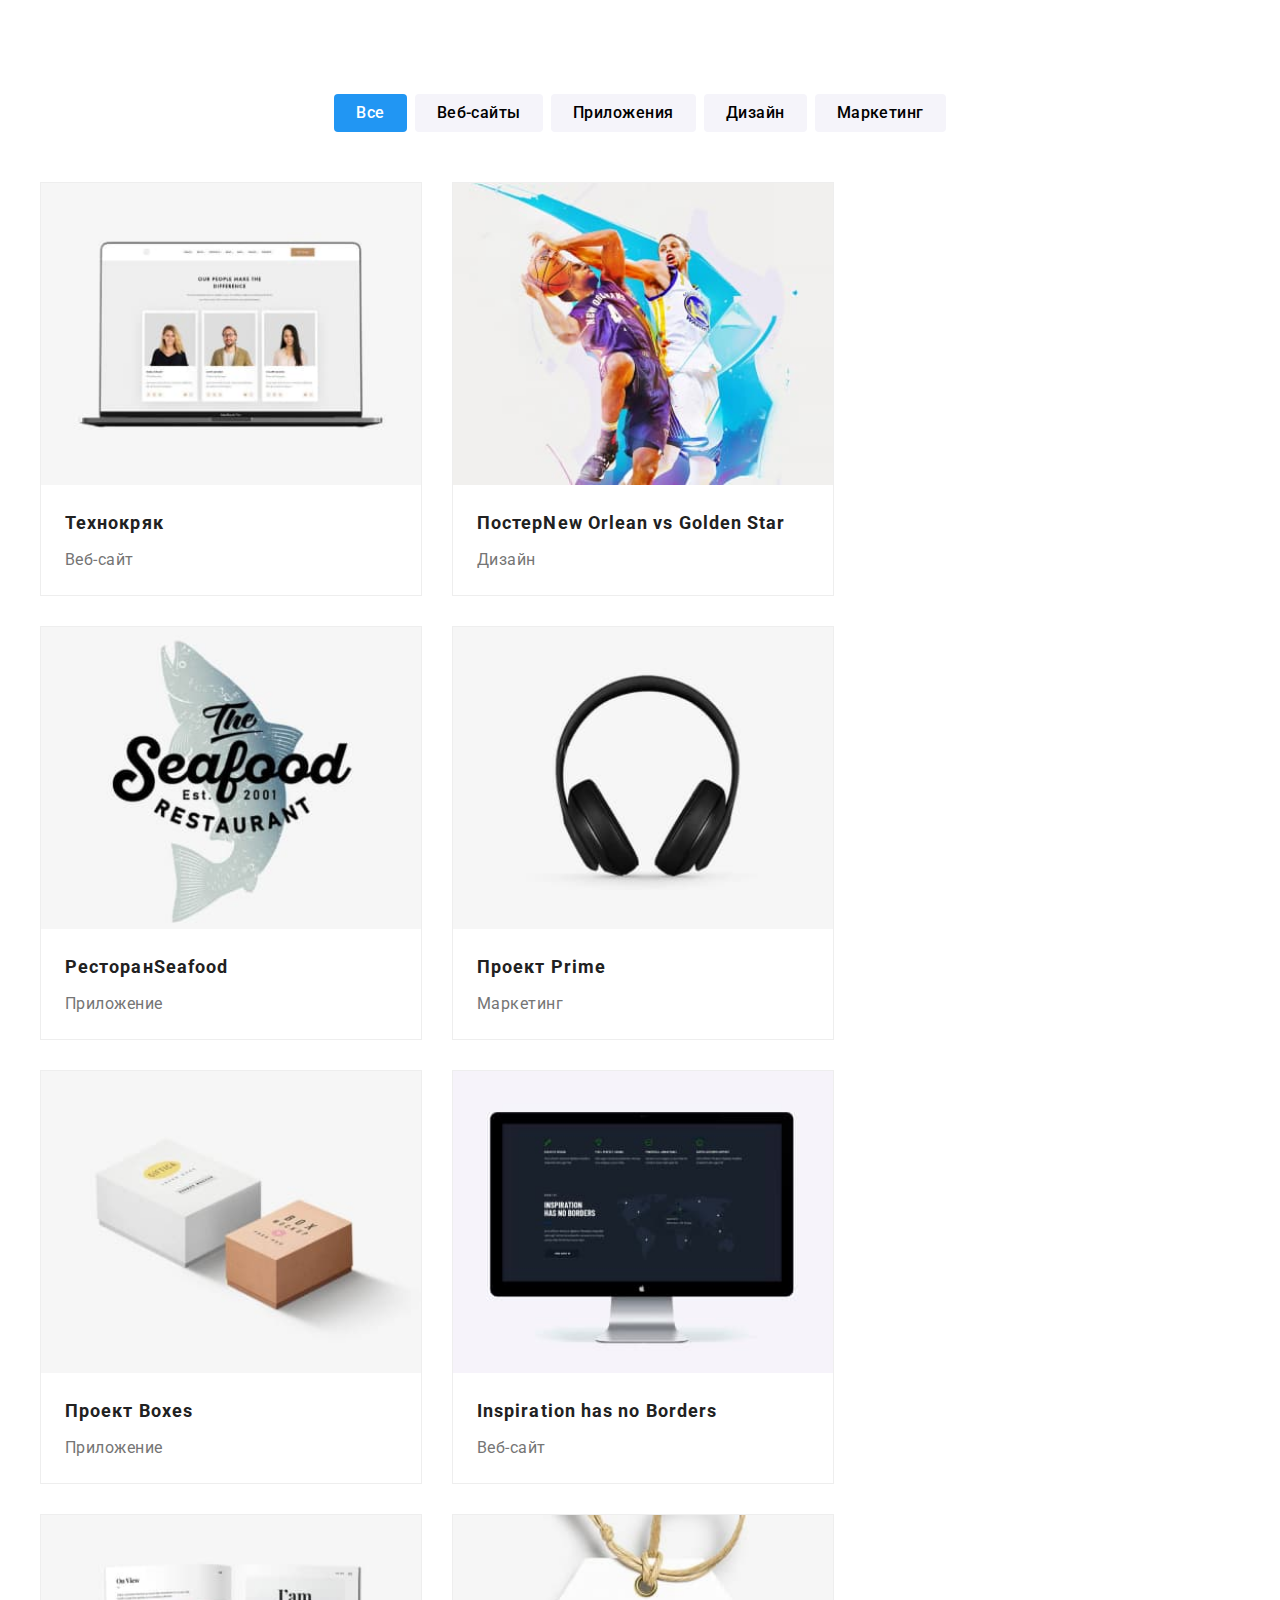
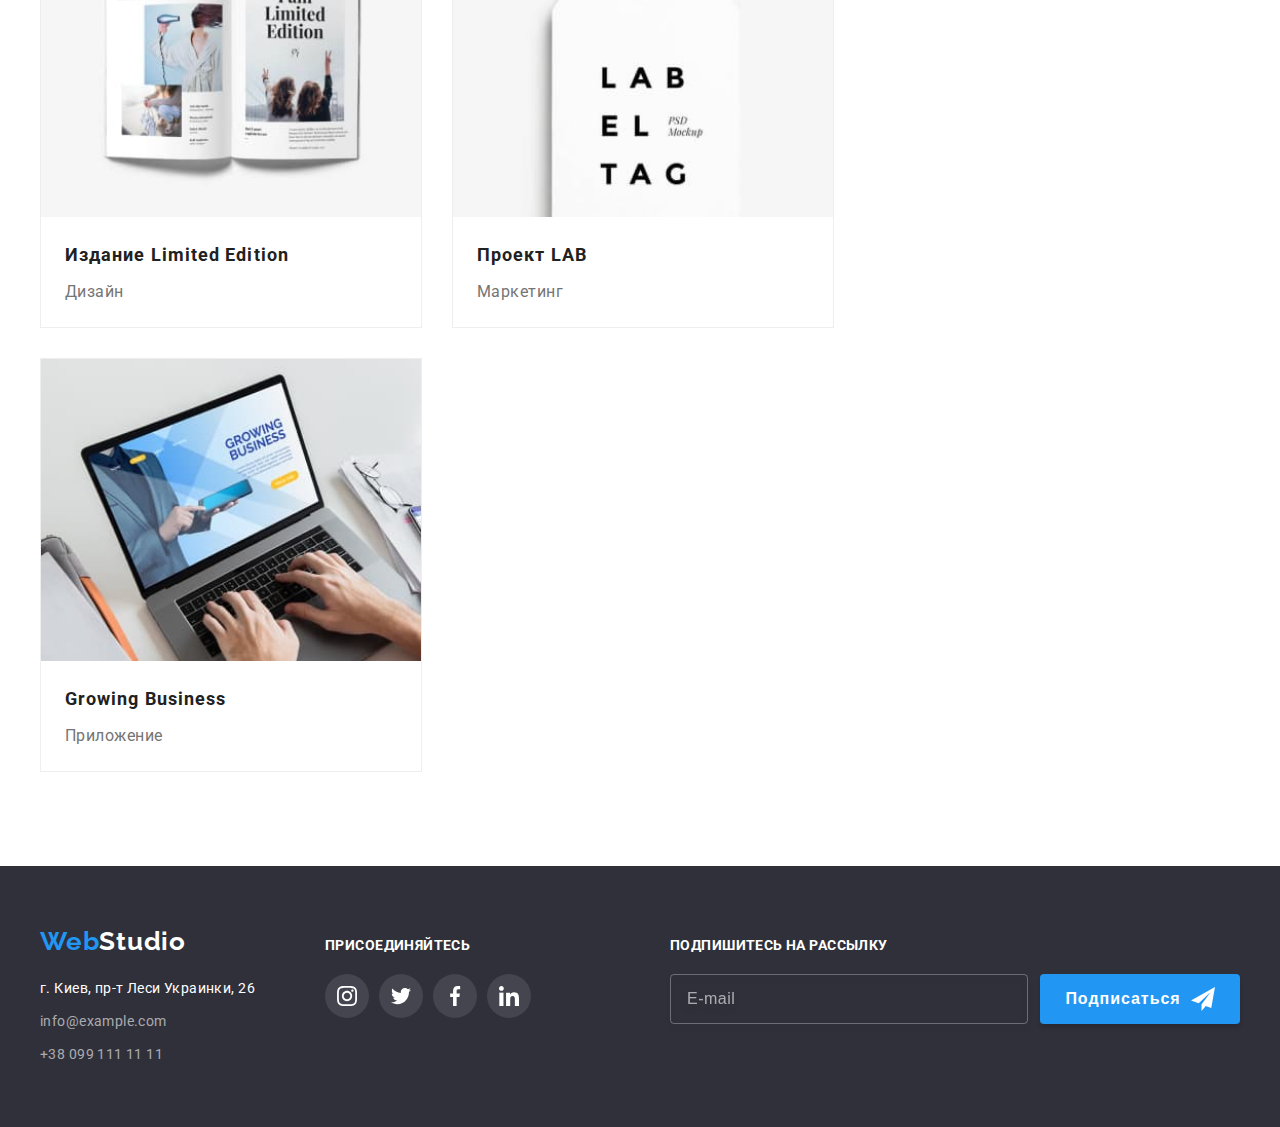
==== commit d6ab4a53: "add adaptive in clients, portfolio, footer" ====
--- a/portfolio.html
+++ b/portfolio.html
@@ -22,7 +22,7 @@
     <title>Портфолио</title>
   </head>
   <body>
-    <header class="header">
+    <!-- <header class="header">
       <div class="container">
         <a href="/" class="header__logo logo" lang="en"
           >Web<span class="header__logo--black" lang="en">Studio</span></a
@@ -53,7 +53,7 @@
           </li>
         </ul>
       </div>
-    </header>
+    </header> -->
     <main class="portfolio">
       <section class="portfolio section">
         <div class="container">
@@ -226,53 +226,55 @@
     </main>
     <footer class="footer">
       <div class="container">
-        <div>
-          <a href="/" class="footer__logo logo" lang="en"
-          >Web<span class="footer__logo--white" lang="en">Studio</span></a>
-          <address class="address">
-            <ul class="address__list list">
-              <li class="address__item">
-                <a
-                  class="address__link address__link--bold link"
-                  href="https://goo.gl/maps/qoJzxrVLCb3UoENp8"
-                  >г. Киев, пр-т Леси Украинки, 26</a>
-              </li>
-              <li class="address__item">
-                <a class="address__link link" href="mailto:info@example.com">info@example.com</a>
-              </li>
-              <li class="address__item">
-                <a class="address__link link" href="tel:+380991111111">+38 099 111 11 11</a>
+        <div class="footer-wrapper">
+          <div class="footer-block">
+            <a href="/" class="footer__logo logo" lang="en"
+            >Web<span class="footer__logo--white" lang="en">Studio</span></a>
+            <address class="address">
+              <ul class="address__list list">
+                <li class="address__item">
+                  <a
+                    class="address__link address__link--bold link"
+                    href="https://goo.gl/maps/qoJzxrVLCb3UoENp8"
+                    >г. Киев, пр-т Леси Украинки, 26</a>
+                </li>
+                <li class="address__item">
+                  <a class="address__link link" href="mailto:info@example.com">info@example.com</a>
+                </li>
+                <li class="address__item">
+                  <a class="address__link link" href="tel:+380991111111">+38 099 111 11 11</a>
+                </li>
+              </ul>
+            </address>
+          </div>
+          <div class="social">
+            <p class="social__title">присоединяйтесь</p>
+            <ul class="social__list list">
+              <li class="social__item">
+                <a href="" class="social__link soc-link">
+                  <svg class="social__icon" width="20" height="20">
+                    <use href="./img/icons.svg#icon-instagram"></use>
+                  </svg>
+                </a>
+              </li>
+              <li class="social__item">
+                <a href="" class="social__link soc-link"><svg class="social__icon" width="20" height="20">
+                  <use href="./img/icons.svg#icon-twitter"></use>
+                </svg></a>
+              </li>
+              <li class="social__item">
+                <a href="" class="social__link soc-link"><svg class="social__icon" width="20" height="20">
+                  <use href="./img/icons.svg#icon-facebook"></use>
+                </svg></a>
+              </li>
+              <li class="social__item">
+                <a href="" class="social__link soc-link"><svg class="social__icon" width="20" height="20">
+                  <use href="./img/icons.svg#icon-linkedin"></use>
+                </svg></a>
               </li>
             </ul>
-          </address>
-        </div>
-        <div class="social">
-          <p class="social__title">присоединяйтесь</p>
-          <ul class="social__list list">
-            <li class="social__item">
-              <a href="" class="social__link soc-link">
-                <svg class="social__icon" width="20" height="20">
-                  <use href="./img/icons.svg#icon-instagram"></use>
-                </svg>
-              </a>
-            </li>
-            <li class="social__item">
-              <a href="" class="social__link soc-link"><svg class="social__icon" width="20" height="20">
-                <use href="./img/icons.svg#icon-twitter"></use>
-              </svg></a>
-            </li>
-            <li class="social__item">
-              <a href="" class="social__link soc-link"><svg class="social__icon" width="20" height="20">
-                <use href="./img/icons.svg#icon-facebook"></use>
-              </svg></a>
-            </li>
-            <li class="social__item">
-              <a href="" class="social__link soc-link"><svg class="social__icon" width="20" height="20">
-                <use href="./img/icons.svg#icon-linkedin"></use>
-              </svg></a>
-            </li>
-          </ul>
-        </div>
+          </div>
+        </div>  
         <div class="subscribe">
           <p class="subscribe__text">Подпишитесь на рассылку</p>
           <Form>
--- a/css/main.min.css
+++ b/css/main.min.css
@@ -1 +1 @@
-:root{--main-text-color: #212121;--second-text-color: #757575;--main-btn-color: #2196F3;--second-btn-color: #188CE8;--accent-color: #2196F3;--logo-color-studio: #000000;--main-backgroun-color: #FFFFFF;--second-backgroun-color: #2F303A;--third-backgroun-color: #F5F4FA;--backgroun-text-color: #FFFFFF;--footer-link: rgba(255, 255, 255, 0.6);--border-color:#ECECEC;--border-bottom-color: #EEEEEE;--transition: 250ms cubic-bezier(0.4, 0, 0.2, 1)}.visually-hidden{position:absolute;white-space:nowrap;width:1px;height:1px;overflow:hidden;border:0;padding:0;clip:rect(0 0 0 0);clip-path:inset(50%);margin:-1px}h1,h2,h3,h4,h5,h6,p{margin:0}ol,ul{padding-left:0;margin:0}button{cursor:pointer;border:0;display:block;text-align:center}img{display:block;max-width:100%;height:auto}body{font-family:"Roboto",sans-serif;font-size:14px;color:var(--main-text-color);margin:0}.list{list-style:none;padding:0;margin:0}.link{text-decoration:none;transition:var(--transition);transition-property:color}.link:hover,.link:focus{color:var(--accent-color)}.title{font-size:36px;line-height:1.17;letter-spacing:.03em;text-align:center;margin-bottom:50px}.logo{font-size:26px;font-weight:700;line-height:1.19;letter-spacing:.03em;color:var(--accent-color);font-family:"Raleway",sans-serif;text-decoration:none;display:inline-block}.soc-link{display:flex;width:44px;height:44px;border-radius:50%;justify-content:center;align-items:center;transition:var(--transition);transition-property:background-color}.soc-link:hover,.soc-link:focus{background-color:var(--accent-color)}.btn{display:flex;width:200px;height:50px;margin:0 auto;font-size:16px;font-weight:700;line-height:1.88;letter-spacing:.06em;color:var(--backgroun-text-color);text-align:center;align-items:center;justify-content:center;background:var(--main-btn-color);box-shadow:0px 4px 4px rgba(0,0,0,.15);border-radius:4px;transition:var(--transition);transition-property:background}.btn:hover,.btn:focus{background:var(--second-btn-color)}.container{width:1200px;padding-left:15px;padding-right:15px;margin:0 auto;margin-left:auto;margin-right:auto}.section{padding-top:94px;padding-bottom:94px}.header{background:var(--main-backgroun-color);border:1px solid var(--border-color);margin:0 auto}.header .container{display:flex;align-items:center}.header__logo{padding-top:24px;padding-bottom:25px}.header__logo--black{color:var(--logo-color-studio)}.menu-list{margin-left:93px;display:flex}.menu-list__item{position:relative}.menu-list__item:not(:first-child){margin-left:50px}.menu-list__link.current{color:var(--accent-color)}.menu-list__link.current::after{content:"";position:absolute;bottom:-2px;left:0;width:100%;height:4px;background:var(--accent-color);border-radius:2px}.menu-list__link{font-weight:500;line-height:1.14;letter-spacing:.02em;color:inherit;text-align:left;display:block;padding-top:32px;padding-bottom:32px}.connect-list{display:flex;margin-left:auto}.connect-list__item:not(:first-child){margin-left:50px}.connect-list__link{font-weight:500;line-height:1.14;letter-spacing:.02em;color:var(--second-text-color);align-items:center;display:flex;padding-top:32px;padding-bottom:32px}.connect-list__icon{margin-right:10px;background-position:center;background-size:contain;fill:currentColor;transition:var(--transition);transition-property:fill}.connect-list__link:hover .connect-list__icon,.connect-list__link:focus .connect-list__icon{fill:var(--accent-color)}.hero{background:var(--second-backgroun-color);padding-top:200px;padding-bottom:200px;max-width:1600px;background-repeat:no-repeat;background-size:cover;background-position:center;margin:0 auto;background-image:linear-gradient(rgba(47, 48, 58, 0.4), rgba(47, 48, 58, 0.4)),url(../img/hero_bg.jpg)}.hero__title{font-size:44px;font-weight:900;line-height:1.36;letter-spacing:.06em;color:var(--backgroun-text-color);text-align:center;text-transform:uppercase;width:696px;margin-bottom:30px;margin-left:auto;margin-right:auto}.benefits__list{display:flex}.benefits__item{max-width:270px}.benefits__item:not(:last-child){margin-right:30px}.benefits-block{display:flex;height:120px;background:#f5f4fa;border-radius:4px;margin-bottom:30px;justify-content:center;align-items:center}.benefits-block__icon{display:block}.benefits__title{line-height:1.14;letter-spacing:.03em;text-transform:uppercase;margin-bottom:10px}.benefits__text{line-height:1.71;letter-spacing:.03em;color:var(--second-text-color)}.about{padding-bottom:94px}.about__list{display:flex;align-items:center}.about__item+.about__item{margin-left:30px}.about-block{position:relative;display:flex}.about-block__text{position:absolute;display:flex;justify-content:center;align-items:center;font-weight:700;line-height:1.14;letter-spacing:.03em;color:var(--backgroun-text-color);text-align:center;text-transform:uppercase;bottom:0;height:70px;width:100%;background-color:rgba(47,48,58,.8)}.team{background:var(--third-backgroun-color)}.team__list{display:flex}.team__item{background:var(--main-backgroun-color);box-shadow:0px 1px 3px rgba(0,0,0,.12),0px 1px 1px rgba(0,0,0,.14),0px 2px 1px rgba(0,0,0,.2);border-radius:0px 0px 4px 4px;width:270px}.team__item:not(:last-child){margin-right:30px}.team-block{padding-top:30px;padding-bottom:30px}.team-block__title{font-size:16px;font-weight:500;line-height:1.19;letter-spacing:.03em;text-align:center;margin-bottom:10px}.team-block__text{font-size:16px;line-height:1.19;letter-spacing:.03em;color:var(--second-text-color);text-align:center;margin-bottom:16px}.team-soc{display:flex;justify-content:center}.team-soc__item+.team-soc__item{margin-left:10px}.team-soc__icon{fill:#afb1b8;transition:var(--transition);transition-property:fill}.team-soc__link:hover .team-soc__icon,.team-soc__link:focus .team-soc__icon{fill:var(--backgroun-text-color)}.clients__list{display:flex}.clients__item{width:170px;height:92px;box-sizing:border-box}.clients__item:not(:last-child){margin-right:30px}.clients__link{display:flex;width:100%;height:100%;justify-content:center;align-items:center;border:1px solid #afb1b8;border-radius:4px;outline:none;transition:var(--transition);transition-property:border}.clients__link:hover,.clients__link:focus{border:1px solid var(--accent-color)}.clients__icon{display:block;fill:#afb1b8;transition:var(--transition);transition-property:fill}.clients__link:hover .clients__icon,.clients__link:focus .clients__icon{fill:var(--accent-color)}.footer{background:var(--second-backgroun-color);padding-top:60px;padding-bottom:60px}.footer .container{display:flex;align-items:baseline}.footer__logo{margin-bottom:20px}.footer__logo--white{color:var(--backgroun-text-color)}.address{font-style:normal}.address__item:not(:last-child){margin-bottom:9px}.address__link{line-height:1.71;letter-spacing:.03em;color:var(--footer-link)}.address__link--bold{color:var(--backgroun-text-color)}.social{margin-left:70px}.social__title{font-weight:700;line-height:1.14;letter-spacing:.03em;color:var(--main-backgroun-color);text-transform:uppercase;margin-bottom:20px}.social__list{display:flex;justify-content:center}.social__item+.social__item{margin-left:10px}.social__link{background-color:rgba(255,255,255,.1)}.social__icon{fill:var(--backgroun-text-color)}.subscribe{margin-left:auto;margin-right:0}.subscribe__text{font-weight:700;line-height:1.14;letter-spacing:.03em;color:var(--backgroun-text-color);text-transform:uppercase;margin-bottom:20px}.footer-form{display:flex}.footer-form__input{display:block;box-sizing:border-box;width:358px;height:50px;border:1px solid rgba(255,255,255,.3);filter:drop-shadow(0px 4px 4px rgba(0, 0, 0, 0.15));border-radius:4px;margin-right:12px;background-color:rgba(0,0,0,0);font-size:16px;line-height:1.25;letter-spacing:.03em;color:var(--backgroun-text-color);padding-left:16px}.footer-form__input::placeholder{font-size:16px;line-height:1.25;letter-spacing:.03em;color:rgba(255,255,255,.6);display:flex;align-items:center}.footer-form__icon{margin-left:10px}.filters{display:flex;flex-wrap:wrap;justify-content:center;margin-bottom:50px}.filters__item:not(:first-child){margin-left:8px}.filters__btn{font-size:16px;font-family:inherit;font-weight:500;line-height:1.63;letter-spacing:.03em;text-align:center;background:var(--third-backgroun-color);border-radius:4px;padding:6px 22px;transition:var(--transition);transition-property:color,background,box-shadow}.filters__btn:hover,.filters__btn:focus{background:var(--main-btn-color);box-shadow:0px 3px 1px rgba(0,0,0,.1),0px 1px 2px rgba(0,0,0,.08),0px 2px 2px rgba(0,0,0,.12);color:var(--backgroun-text-color)}.filters__btn--first{background:var(--main-btn-color);color:var(--backgroun-text-color)}.projects{display:flex;justify-content:center;flex-wrap:wrap;margin-left:-30px;margin-top:-30px}.projects__item{background:var(--main-backgroun-color);width:calc(33.3333333333% - 30px);margin-left:30px;margin-top:30px;border:1px solid var(--border-bottom-color)}.projects__link{display:block;color:inherit;text-decoration:none;transition:var(--transition);transition-property:box-shadow}.projects__link:hover,.projects__link:focus{box-shadow:0px 1px 1px rgba(0,0,0,.12),0px 4px 4px rgba(0,0,0,.06),1px 4px 6px rgba(0,0,0,.16)}.projects-overlay{position:relative;overflow:hidden}.projects-overlay__text{position:absolute;font-size:18px;line-height:1.56;letter-spacing:.03em;color:var(--main-backgroun-color);background:rgba(33,150,243,.9);top:0;height:100%;padding:63px 24px;transform:translateY(101%);transition:transform 250ms cubic-bezier(0.4, 0, 0.2, 1)}.projects__link:hover .projects-overlay__text,.projects__link:focus .projects-overlay__text{transform:translateY(0%);overflow:auto}.projects__block{padding:20px 24px;border-top:0}.projects__title{font-size:18px;line-height:2;letter-spacing:.06em;margin-bottom:4px}.projects__text{font-size:16px;line-height:1.88;letter-spacing:.03em;color:var(--second-text-color)}.backdrop{position:fixed;top:0;width:100%;height:100%;background-color:rgba(0,0,0,.2);transition:var(--transition);transition-property:opacity,visibility}.modal{width:528px;height:581px;background:var(--main-backgroun-color);box-shadow:0px 1px 3px rgba(0,0,0,.12),0px 1px 1px rgba(0,0,0,.14),0px 2px 1px rgba(0,0,0,.2);border-radius:4px;position:absolute;top:50%;left:50%;transform:translate(-50%, -50%);transition:transform var(--transition);padding:40px}.backdrop.is-hidden .modal{transform:scale(0.5) rotate(-180deg)}.is-hidden{opacity:0;pointer-events:none;visibility:hidden}.modal__close-btn{position:absolute;display:flex;top:8px;right:8px;width:30px;height:30px;border-radius:50%;justify-content:center;align-items:center;background:var(--backgroun-text-color);border:1px solid rgba(0,0,0,.1);box-sizing:border-box}.modal__close-btn:hover .modal__icon,.modal__close-btn:focus .modal__icon{fill:var(--accent-color)}.modal__icon{transition:var(--transition);transition-property:fill}.modal__title{font-size:20px;font-weight:700;line-height:1.15;letter-spacing:.03em;color:var(--main-text-color);text-align:center;margin-bottom:12px}.form__item:nth-child(-n+3){margin-bottom:10px}.form__item:nth-child(4){margin-bottom:20px}.form__item:nth-child(5){margin-bottom:30px}.form__label{display:block;font-size:12px;line-height:1.17;letter-spacing:.01em;color:var(--second-text-color);margin-bottom:4px}.form__input-wrap{position:relative}.form__input{width:100%;height:40px;border:1px solid rgba(33,33,33,.2);box-sizing:border-box;border-radius:4px;padding:0 0 0 42px;cursor:pointer;outline:none;transition:var(--transition);transition-property:border}.form__input:hover,.form__input:focus{border:1px solid var(--accent-color)}.form__icon{position:absolute;top:50%;left:12px;transform:translateY(-50%);transition:var(--transition);transition-property:fill}.form__input:hover+.form__icon,.form__input:focus+.form__icon{fill:var(--accent-color)}.form__textarea{width:100%;height:120px;font-size:12px;line-height:1.17;letter-spacing:.01em;border:1px solid rgba(33,33,33,.2);box-sizing:border-box;border-radius:4px;resize:none;padding:12px 16px;cursor:pointer;outline:none;transition:var(--transition);transition-property:border}.form__textarea:hover,.form__textarea:focus{border:1px solid var(--accent-color)}.form__textarea::placeholder{color:rgba(117,117,117,.5)}.form__checkbox-text{line-height:1.71;letter-spacing:.03em;color:var(--second-text-color);display:flex;align-items:center;justify-content:center}.form__checkbox-text::before{content:"";width:16px;height:15px;border:2px solid var(--main-text-color);border-radius:2px;margin-right:8.38px;transition:var(--transition);transition-property:background-color}.form__input-checkbox:checked+.form__checkbox-text::before{background-color:var(--accent-color);border:none;background-image:url(../img/icon_check.svg);background-repeat:no-repeat;background-position:center}.form__input-checkbox:focus+.form__checkbox-text::before{border-color:var(--accent-color)}.form__checkbox-text-accent{display:inline-block;box-sizing:border-box;line-height:1.71;letter-spacing:.03em;color:var(--accent-color);text-decoration-line:underline;margin-left:5px}/*# sourceMappingURL=main.min.css.map */+:root{--main-text-color: #212121;--second-text-color: #757575;--main-btn-color: #2196F3;--second-btn-color: #188CE8;--accent-color: #2196F3;--logo-color-studio: #000000;--main-backgroun-color: #FFFFFF;--second-backgroun-color: #2F303A;--third-backgroun-color: #F5F4FA;--backgroun-text-color: #FFFFFF;--footer-link: rgba(255, 255, 255, 0.6);--border-color:#ECECEC;--border-bottom-color: #EEEEEE;--transition: 250ms cubic-bezier(0.4, 0, 0.2, 1)}.visually-hidden{position:absolute;white-space:nowrap;width:1px;height:1px;overflow:hidden;border:0;padding:0;clip:rect(0 0 0 0);clip-path:inset(50%);margin:-1px}h1,h2,h3,h4,h5,h6,p{margin:0}ol,ul{padding-left:0;margin:0}button{cursor:pointer;border:0;display:block;text-align:center}img{display:block;width:100%;height:auto}body{font-family:"Roboto",sans-serif;font-size:14px;color:var(--main-text-color);margin:0}.list{list-style:none;padding:0;margin:0}.link{text-decoration:none;transition:var(--transition);transition-property:color}.link:hover,.link:focus{color:var(--accent-color)}.title{font-size:28px;line-height:1.18;letter-spacing:.03em;text-align:center;margin-bottom:30px}@media screen and (min-width: 1200px){.title{font-size:36px;line-height:1.17;margin-bottom:50px}}.logo{font-size:26px;font-weight:700;line-height:1.19;letter-spacing:.03em;color:var(--accent-color);font-family:"Raleway",sans-serif;text-decoration:none;display:flex;justify-content:center}@media screen and (min-width: 1200px){.logo{display:inline-block;justify-content:none}}.soc-link{display:flex;width:44px;height:44px;border-radius:50%;justify-content:center;align-items:center;transition:var(--transition);transition-property:background-color}.soc-link:hover,.soc-link:focus{background-color:var(--accent-color)}.btn{display:flex;width:200px;height:50px;margin:0 auto;font-size:16px;font-weight:700;line-height:1.88;letter-spacing:.06em;color:var(--backgroun-text-color);text-align:center;align-items:center;justify-content:center;background:var(--main-btn-color);box-shadow:0px 4px 4px rgba(0,0,0,.15);border-radius:4px;transition:var(--transition);transition-property:background}.btn:hover,.btn:focus{background:var(--second-btn-color)}.container{width:100%;padding-left:15px;padding-right:15px;margin:0 auto}@media screen and (min-width: 480px){.container{max-width:480px}}@media screen and (min-width: 768px){.container{max-width:768px;margin-left:auto;margin-right:auto}}@media screen and (min-width: 1200px){.container{max-width:1200px}}.section{padding-top:60px;padding-bottom:60px}@media screen and (min-width: 1200px){.section{padding-top:94px;padding-bottom:94px}}.header{background:var(--main-backgroun-color);border:1px solid var(--border-color);margin:0 auto}.header .container{display:flex;align-items:center}.header__logo{padding-top:24px;padding-bottom:25px}.header__logo--black{color:var(--logo-color-studio)}.menu-list{margin-left:93px;display:flex}.menu-list__item{position:relative}.menu-list__item:not(:first-child){margin-left:50px}.menu-list__link.current{color:var(--accent-color)}.menu-list__link.current::after{content:"";position:absolute;bottom:-2px;left:0;width:100%;height:4px;background:var(--accent-color);border-radius:2px}.menu-list__link{font-weight:500;line-height:1.14;letter-spacing:.02em;color:inherit;text-align:left;display:block;padding-top:32px;padding-bottom:32px}.connect-list{display:flex;margin-left:auto}.connect-list__item:not(:first-child){margin-left:50px}.connect-list__link{font-weight:500;line-height:1.14;letter-spacing:.02em;color:var(--second-text-color);align-items:center;display:flex;padding-top:32px;padding-bottom:32px}.connect-list__icon{margin-right:10px;background-position:center;background-size:contain;fill:currentColor;transition:var(--transition);transition-property:fill}.connect-list__link:hover .connect-list__icon,.connect-list__link:focus .connect-list__icon{fill:var(--accent-color)}.hero{background:var(--second-backgroun-color);padding-top:200px;padding-bottom:200px;max-width:1600px;background-repeat:no-repeat;background-size:cover;background-position:center;margin:0 auto;background-image:linear-gradient(rgba(47, 48, 58, 0.4), rgba(47, 48, 58, 0.4)),url(../img/hero_bg.jpg)}.hero__title{font-size:44px;font-weight:900;line-height:1.36;letter-spacing:.06em;color:var(--backgroun-text-color);text-align:center;text-transform:uppercase;width:696px;margin-bottom:30px;margin-left:auto;margin-right:auto}.benefits__list{margin-top:-30px}@media screen and (min-width: 768px){.benefits__list{display:flex;flex-wrap:wrap;margin-left:-30px}}.benefits__item{width:100%;margin-top:30px}@media screen and (min-width: 768px){.benefits__item{width:calc(50% - 30px);margin-left:30px}}@media screen and (min-width: 1200px){.benefits__item{width:calc(25% - 30px)}}.benefits-block{display:flex;height:120px;background:var(--third-backgroun-color);border-radius:4px;margin-bottom:30px;justify-content:center;align-items:center}.benefits-block__icon{display:block}.benefits__title{line-height:1.14;letter-spacing:.03em;text-transform:uppercase;margin-bottom:10px}.benefits__text{line-height:1.71;letter-spacing:.03em;color:var(--second-text-color)}.about{padding-bottom:94px}.about__list{display:flex;align-items:center}.about__item+.about__item{margin-left:30px}.about-block{position:relative;display:flex}.about-block__text{position:absolute;display:flex;justify-content:center;align-items:center;font-weight:700;line-height:1.14;letter-spacing:.03em;color:var(--backgroun-text-color);text-align:center;text-transform:uppercase;bottom:0;height:70px;width:100%;background-color:rgba(47,48,58,.8)}.team{background:var(--third-backgroun-color)}@media screen and (min-width: 768px){.team__list{display:flex;flex-wrap:wrap;margin-left:-30px;margin-top:-30px}}.team__item{background:var(--main-backgroun-color);box-shadow:0px 1px 3px rgba(0,0,0,.12),0px 1px 1px rgba(0,0,0,.14),0px 2px 1px rgba(0,0,0,.2);border-radius:0px 0px 4px 4px;width:100%;margin-top:30px}@media screen and (min-width: 768px){.team__item{width:calc(50% - 30px);margin-left:30px}}@media screen and (min-width: 1200px){.team__item{width:calc(25% - 30px)}}.team-block{padding-top:30px;padding-bottom:24px}@media screen and (min-width: 1200px){.team-block{padding-bottom:30px}}.team-block__title{font-size:16px;font-weight:500;line-height:1.19;letter-spacing:.03em;text-align:center;margin-bottom:10px}.team-block__text{font-size:16px;line-height:1.19;letter-spacing:.03em;color:var(--second-text-color);text-align:center;margin-bottom:16px}.team-soc{display:flex;justify-content:center}.team-soc__item+.team-soc__item{margin-left:10px}.team-soc__icon{fill:#afb1b8;transition:var(--transition);transition-property:fill}.team-soc__link:hover .team-soc__icon,.team-soc__link:focus .team-soc__icon{fill:var(--backgroun-text-color)}.clients__list{flex-wrap:wrap;display:flex;margin-left:-30px;margin-top:-30px}.clients__item{width:calc(50% - 30px);height:92px;box-sizing:border-box;margin-top:30px;margin-left:30px}@media screen and (min-width: 768px){.clients__item{width:calc(33.3333333333% - 30px)}}@media screen and (min-width: 1200px){.clients__item{width:calc(16.6666666667% - 30px)}}.clients__link{display:flex;width:100%;height:100%;justify-content:center;align-items:center;border:1px solid #afb1b8;border-radius:4px;outline:none;transition:var(--transition);transition-property:border}.clients__link:hover,.clients__link:focus{border:1px solid var(--accent-color)}.clients__icon{display:block;fill:#afb1b8;transition:var(--transition);transition-property:fill}.clients__link:hover .clients__icon,.clients__link:focus .clients__icon{fill:var(--accent-color)}.footer{background:var(--second-backgroun-color);padding-top:60px;padding-bottom:60px}@media screen and (min-width: 1200px){.footer .container{display:flex;align-items:baseline}}@media screen and (max-width: 1199.98px){.footer-wrapper{margin-bottom:60px}}@media screen and (min-width: 768px){.footer-wrapper{display:flex;align-items:baseline;justify-content:space-between}}.footer-block{display:block;margin-bottom:60px}@media screen and (min-width: 768px){.footer-block{width:50%;margin-bottom:0}}@media screen and (min-width: 1200px){.footer-block{display:inline-block;width:auto}}.footer__logo{margin-bottom:20px}.footer__logo--white{color:var(--backgroun-text-color)}.address{font-style:normal}.address__item:not(:last-child){margin-bottom:8px}@media screen and (min-width: 1200px){.address__item:not(:last-child){margin-bottom:9px}}.address__link{display:flex;line-height:1.71;letter-spacing:.03em;color:var(--footer-link)}@media screen and (max-width: 1199.98px){.address__link{justify-content:center}}.address__link--bold{color:var(--backgroun-text-color)}@media screen and (min-width: 768px)and (max-width: 1199.98px){.social{width:50%}}@media screen and (min-width: 1200px){.social{margin-left:70px}}.social__title{font-weight:700;line-height:1.14;letter-spacing:.03em;color:var(--main-backgroun-color);text-align:center;text-transform:uppercase;margin-bottom:20px}@media screen and (min-width: 1200px){.social__title{text-align:left}}.social__list{display:flex;justify-content:center}@media screen and (min-width: 768px){.social__list{margin-bottom:0}}.social__item+.social__item{margin-left:10px}.social__link{background-color:rgba(255,255,255,.1)}.social__icon{fill:var(--backgroun-text-color)}.subscribe{margin-left:auto;margin-right:0}.subscribe__text{font-weight:700;line-height:1.14;letter-spacing:.03em;color:var(--main-backgroun-color);text-align:center;text-transform:uppercase;margin-bottom:20px}@media screen and (min-width: 1200px){.subscribe__text{text-align:left}}@media screen and (min-width: 1200px){.footer-form{display:flex}}.footer-form__input{display:block;margin-bottom:20px;box-sizing:border-box;width:100%;height:50px;border:1px solid rgba(255,255,255,.3);filter:drop-shadow(0px 4px 4px rgba(0, 0, 0, 0.15));border-radius:4px;background-color:rgba(0,0,0,0);font-size:16px;line-height:1.25;letter-spacing:.03em;color:var(--backgroun-text-color);padding-left:16px}.footer-form__input::placeholder{font-size:16px;line-height:1.25;letter-spacing:.03em;color:rgba(255,255,255,.6);display:flex;align-items:center}@media screen and (max-width: 1199.98px){.footer-form__input{width:450px;margin-left:auto;margin-right:auto}}@media screen and (min-width: 1200px){.footer-form__input{width:358px;margin-right:12px}}.footer-form__icon{margin-left:10px}.filters{display:flex;flex-wrap:wrap;justify-content:flex-start;margin-bottom:40px;margin-left:-8px;margin-top:-15px}@media screen and (min-width: 768px){.filters{justify-content:center;margin-bottom:30px}}@media screen and (min-width: 1200px){.filters{margin-bottom:50px}}.filters__item{margin-left:8px;margin-top:15px}.filters__btn{font-size:16px;font-family:inherit;font-weight:500;line-height:1.63;letter-spacing:.03em;text-align:center;background:var(--third-backgroun-color);border-radius:4px;padding:6px 22px;transition:var(--transition);transition-property:color,background,box-shadow}.filters__btn:hover,.filters__btn:focus{background:var(--main-btn-color);box-shadow:0px 3px 1px rgba(0,0,0,.1),0px 1px 2px rgba(0,0,0,.08),0px 2px 2px rgba(0,0,0,.12);color:var(--backgroun-text-color)}.filters__btn--first{background:var(--main-btn-color);color:var(--backgroun-text-color)}@media screen and (min-width: 768px){.projects{display:flex;flex-wrap:wrap;margin-left:-30px;margin-top:-30px}}.projects__item{background:var(--main-backgroun-color);width:100%;margin-top:30px;border:1px solid var(--border-bottom-color)}@media screen and (min-width: 768px){.projects__item{width:calc(50% - 30px);margin-left:30px}}@media screen and (min-width: 1200px){.projects__item{width:calc(33.3333333333% - 30px)}}.projects__link{display:block;color:inherit;text-decoration:none;transition:var(--transition);transition-property:box-shadow}.projects__link:hover,.projects__link:focus{box-shadow:0px 1px 1px rgba(0,0,0,.12),0px 4px 4px rgba(0,0,0,.06),1px 4px 6px rgba(0,0,0,.16)}.projects-overlay{position:relative;overflow:hidden}.projects-overlay__text{position:absolute;display:flex;align-items:center;font-size:18px;line-height:1.56;letter-spacing:.03em;color:var(--main-backgroun-color);background:rgba(33,150,243,.9);top:0;height:100%;padding-left:24px;padding-right:24px;transform:translateY(101%);transition:transform 250ms cubic-bezier(0.4, 0, 0.2, 1)}.projects__link:hover .projects-overlay__text,.projects__link:focus .projects-overlay__text{transform:translateY(0%);overflow:auto}.projects__block{padding:20px 24px;border-top:0}.projects__title{font-size:18px;line-height:2;letter-spacing:.06em;margin-bottom:4px}.projects__text{font-size:16px;line-height:1.88;letter-spacing:.03em;color:var(--second-text-color)}.backdrop{position:fixed;top:0;width:100%;height:100%;background-color:rgba(0,0,0,.2);transition:var(--transition);transition-property:opacity,visibility}.modal{width:528px;height:581px;background:var(--main-backgroun-color);box-shadow:0px 1px 3px rgba(0,0,0,.12),0px 1px 1px rgba(0,0,0,.14),0px 2px 1px rgba(0,0,0,.2);border-radius:4px;position:absolute;top:50%;left:50%;transform:translate(-50%, -50%);transition:transform var(--transition);padding:40px}.backdrop.is-hidden .modal{transform:scale(0.5) rotate(-180deg)}.is-hidden{opacity:0;pointer-events:none;visibility:hidden}.modal__close-btn{position:absolute;display:flex;top:8px;right:8px;width:30px;height:30px;border-radius:50%;justify-content:center;align-items:center;background:var(--backgroun-text-color);border:1px solid rgba(0,0,0,.1);box-sizing:border-box}.modal__close-btn:hover .modal__icon,.modal__close-btn:focus .modal__icon{fill:var(--accent-color)}.modal__icon{transition:var(--transition);transition-property:fill}.modal__title{font-size:20px;font-weight:700;line-height:1.15;letter-spacing:.03em;color:var(--main-text-color);text-align:center;margin-bottom:12px}.form__item:nth-child(-n+3){margin-bottom:10px}.form__item:nth-child(4){margin-bottom:20px}.form__item:nth-child(5){margin-bottom:30px}.form__label{display:block;font-size:12px;line-height:1.17;letter-spacing:.01em;color:var(--second-text-color);margin-bottom:4px}.form__input-wrap{position:relative}.form__input{width:100%;height:40px;border:1px solid rgba(33,33,33,.2);box-sizing:border-box;border-radius:4px;padding:0 0 0 42px;cursor:pointer;outline:none;transition:var(--transition);transition-property:border}.form__input:hover,.form__input:focus{border:1px solid var(--accent-color)}.form__icon{position:absolute;top:50%;left:12px;transform:translateY(-50%);transition:var(--transition);transition-property:fill}.form__input:hover+.form__icon,.form__input:focus+.form__icon{fill:var(--accent-color)}.form__textarea{width:100%;height:120px;font-size:12px;line-height:1.17;letter-spacing:.01em;border:1px solid rgba(33,33,33,.2);box-sizing:border-box;border-radius:4px;resize:none;padding:12px 16px;cursor:pointer;outline:none;transition:var(--transition);transition-property:border}.form__textarea:hover,.form__textarea:focus{border:1px solid var(--accent-color)}.form__textarea::placeholder{color:rgba(117,117,117,.5)}.form__checkbox-text{line-height:1.71;letter-spacing:.03em;color:var(--second-text-color);display:flex;align-items:center;justify-content:center}.form__checkbox-text::before{content:"";width:16px;height:15px;border:2px solid var(--main-text-color);border-radius:2px;margin-right:8.38px;transition:var(--transition);transition-property:background-color}.form__input-checkbox:checked+.form__checkbox-text::before{background-color:var(--accent-color);border:none;background-image:url(../img/icon_check.svg);background-repeat:no-repeat;background-position:center}.form__input-checkbox:focus+.form__checkbox-text::before{border-color:var(--accent-color)}.form__checkbox-text-accent{display:inline-block;box-sizing:border-box;line-height:1.71;letter-spacing:.03em;color:var(--accent-color);text-decoration-line:underline;margin-left:5px}/*# sourceMappingURL=main.min.css.map */--- a/css/main.css
+++ b/css/main.css
@@ -52,7 +52,7 @@
 
 img {
   display: block;
-  max-width: 100%;
+  width: 100%;
   height: auto;
 }
 
@@ -79,11 +79,18 @@
 }
 
 .title {
-  font-size: 36px;
-  line-height: 1.17;
+  font-size: 28px;
+  line-height: 1.18;
   letter-spacing: 0.03em;
   text-align: center;
-  margin-bottom: 50px;
+  margin-bottom: 30px;
+}
+@media screen and (min-width: 1200px) {
+  .title {
+    font-size: 36px;
+    line-height: 1.17;
+    margin-bottom: 50px;
+  }
 }
 
 .logo {
@@ -94,7 +101,14 @@
   color: var(--accent-color);
   font-family: "Raleway", sans-serif;
   text-decoration: none;
-  display: inline-block;
+  display: flex;
+  justify-content: center;
+}
+@media screen and (min-width: 1200px) {
+  .logo {
+    display: inline-block;
+    justify-content: none;
+  }
 }
 
 .soc-link {
@@ -135,17 +149,38 @@
 }
 
 .container {
-  width: 1200px;
+  width: 100%;
   padding-left: 15px;
   padding-right: 15px;
   margin: 0 auto;
-  margin-left: auto;
-  margin-right: auto;
+}
+@media screen and (min-width: 480px) {
+  .container {
+    max-width: 480px;
+  }
+}
+@media screen and (min-width: 768px) {
+  .container {
+    max-width: 768px;
+    margin-left: auto;
+    margin-right: auto;
+  }
+}
+@media screen and (min-width: 1200px) {
+  .container {
+    max-width: 1200px;
+  }
 }
 
 .section {
-  padding-top: 94px;
-  padding-bottom: 94px;
+  padding-top: 60px;
+  padding-bottom: 60px;
+}
+@media screen and (min-width: 1200px) {
+  .section {
+    padding-top: 94px;
+    padding-bottom: 94px;
+  }
 }
 
 .header {
@@ -264,20 +299,36 @@
 }
 
 .benefits__list {
-  display: flex;
+  margin-top: -30px;
+}
+@media screen and (min-width: 768px) {
+  .benefits__list {
+    display: flex;
+    flex-wrap: wrap;
+    margin-left: -30px;
+  }
 }
 
 .benefits__item {
-  max-width: 270px;
-}
-.benefits__item:not(:last-child) {
-  margin-right: 30px;
+  width: 100%;
+  margin-top: 30px;
+}
+@media screen and (min-width: 768px) {
+  .benefits__item {
+    width: calc(50% - 30px);
+    margin-left: 30px;
+  }
+}
+@media screen and (min-width: 1200px) {
+  .benefits__item {
+    width: calc(25% - 30px);
+  }
 }
 
 .benefits-block {
   display: flex;
   height: 120px;
-  background: #F5F4FA;
+  background: var(--third-backgroun-color);
   border-radius: 4px;
   margin-bottom: 30px;
   justify-content: center;
@@ -336,23 +387,42 @@
   background: var(--third-backgroun-color);
 }
 
-.team__list {
-  display: flex;
+@media screen and (min-width: 768px) {
+  .team__list {
+    display: flex;
+    flex-wrap: wrap;
+    margin-left: -30px;
+    margin-top: -30px;
+  }
 }
 
 .team__item {
   background: var(--main-backgroun-color);
   box-shadow: 0px 1px 3px rgba(0, 0, 0, 0.12), 0px 1px 1px rgba(0, 0, 0, 0.14), 0px 2px 1px rgba(0, 0, 0, 0.2);
   border-radius: 0px 0px 4px 4px;
-  width: 270px;
-}
-.team__item:not(:last-child) {
-  margin-right: 30px;
+  width: 100%;
+  margin-top: 30px;
+}
+@media screen and (min-width: 768px) {
+  .team__item {
+    width: calc(50% - 30px);
+    margin-left: 30px;
+  }
+}
+@media screen and (min-width: 1200px) {
+  .team__item {
+    width: calc(25% - 30px);
+  }
 }
 
 .team-block {
   padding-top: 30px;
-  padding-bottom: 30px;
+  padding-bottom: 24px;
+}
+@media screen and (min-width: 1200px) {
+  .team-block {
+    padding-bottom: 30px;
+  }
 }
 
 .team-block__title {
@@ -392,16 +462,28 @@
 }
 
 .clients__list {
-  display: flex;
+  flex-wrap: wrap;
+  display: flex;
+  margin-left: -30px;
+  margin-top: -30px;
 }
 
 .clients__item {
-  width: 170px;
+  width: calc(50% - 30px);
   height: 92px;
   box-sizing: border-box;
-}
-.clients__item:not(:last-child) {
-  margin-right: 30px;
+  margin-top: 30px;
+  margin-left: 30px;
+}
+@media screen and (min-width: 768px) {
+  .clients__item {
+    width: calc(33.3333333333% - 30px);
+  }
+}
+@media screen and (min-width: 1200px) {
+  .clients__item {
+    width: calc(16.6666666667% - 30px);
+  }
 }
 
 .clients__link {
@@ -436,9 +518,41 @@
   padding-bottom: 60px;
 }
 
-.footer .container {
-  display: flex;
-  align-items: baseline;
+@media screen and (min-width: 1200px) {
+  .footer .container {
+    display: flex;
+    align-items: baseline;
+  }
+}
+
+@media screen and (max-width: 1199.98px) {
+  .footer-wrapper {
+    margin-bottom: 60px;
+  }
+}
+@media screen and (min-width: 768px) {
+  .footer-wrapper {
+    display: flex;
+    align-items: baseline;
+    justify-content: space-between;
+  }
+}
+
+.footer-block {
+  display: block;
+  margin-bottom: 60px;
+}
+@media screen and (min-width: 768px) {
+  .footer-block {
+    width: 50%;
+    margin-bottom: 0;
+  }
+}
+@media screen and (min-width: 1200px) {
+  .footer-block {
+    display: inline-block;
+    width: auto;
+  }
 }
 
 .footer__logo {
@@ -454,21 +568,39 @@
 }
 
 .address__item:not(:last-child) {
-  margin-bottom: 9px;
+  margin-bottom: 8px;
+}
+@media screen and (min-width: 1200px) {
+  .address__item:not(:last-child) {
+    margin-bottom: 9px;
+  }
 }
 
 .address__link {
+  display: flex;
   line-height: 1.71;
   letter-spacing: 0.03em;
   color: var(--footer-link);
+}
+@media screen and (max-width: 1199.98px) {
+  .address__link {
+    justify-content: center;
+  }
 }
 
 .address__link--bold {
   color: var(--backgroun-text-color);
 }
 
-.social {
-  margin-left: 70px;
+@media screen and (min-width: 768px) and (max-width: 1199.98px) {
+  .social {
+    width: 50%;
+  }
+}
+@media screen and (min-width: 1200px) {
+  .social {
+    margin-left: 70px;
+  }
 }
 
 .social__title {
@@ -476,13 +608,24 @@
   line-height: 1.14;
   letter-spacing: 0.03em;
   color: var(--main-backgroun-color);
+  text-align: center;
   text-transform: uppercase;
   margin-bottom: 20px;
 }
+@media screen and (min-width: 1200px) {
+  .social__title {
+    text-align: left;
+  }
+}
 
 .social__list {
   display: flex;
   justify-content: center;
+}
+@media screen and (min-width: 768px) {
+  .social__list {
+    margin-bottom: 0;
+  }
 }
 
 .social__item + .social__item {
@@ -506,24 +649,32 @@
   font-weight: 700;
   line-height: 1.14;
   letter-spacing: 0.03em;
-  color: var(--backgroun-text-color);
+  color: var(--main-backgroun-color);
+  text-align: center;
   text-transform: uppercase;
   margin-bottom: 20px;
 }
-
-.footer-form {
-  display: flex;
+@media screen and (min-width: 1200px) {
+  .subscribe__text {
+    text-align: left;
+  }
+}
+
+@media screen and (min-width: 1200px) {
+  .footer-form {
+    display: flex;
+  }
 }
 
 .footer-form__input {
   display: block;
+  margin-bottom: 20px;
   box-sizing: border-box;
-  width: 358px;
+  width: 100%;
   height: 50px;
   border: 1px solid rgba(255, 255, 255, 0.3);
   filter: drop-shadow(0px 4px 4px rgba(0, 0, 0, 0.15));
   border-radius: 4px;
-  margin-right: 12px;
   background-color: transparent;
   font-size: 16px;
   line-height: 1.25;
@@ -539,6 +690,19 @@
   display: flex;
   align-items: center;
 }
+@media screen and (max-width: 1199.98px) {
+  .footer-form__input {
+    width: 450px;
+    margin-left: auto;
+    margin-right: auto;
+  }
+}
+@media screen and (min-width: 1200px) {
+  .footer-form__input {
+    width: 358px;
+    margin-right: 12px;
+  }
+}
 
 .footer-form__icon {
   margin-left: 10px;
@@ -547,12 +711,26 @@
 .filters {
   display: flex;
   flex-wrap: wrap;
-  justify-content: center;
-  margin-bottom: 50px;
-}
-
-.filters__item:not(:first-child) {
+  justify-content: flex-start;
+  margin-bottom: 40px;
+  margin-left: -8px;
+  margin-top: -15px;
+}
+@media screen and (min-width: 768px) {
+  .filters {
+    justify-content: center;
+    margin-bottom: 30px;
+  }
+}
+@media screen and (min-width: 1200px) {
+  .filters {
+    margin-bottom: 50px;
+  }
+}
+
+.filters__item {
   margin-left: 8px;
+  margin-top: 15px;
 }
 
 .filters__btn {
@@ -579,20 +757,31 @@
   color: var(--backgroun-text-color);
 }
 
-.projects {
-  display: flex;
-  justify-content: center;
-  flex-wrap: wrap;
-  margin-left: -30px;
-  margin-top: -30px;
+@media screen and (min-width: 768px) {
+  .projects {
+    display: flex;
+    flex-wrap: wrap;
+    margin-left: -30px;
+    margin-top: -30px;
+  }
 }
 
 .projects__item {
   background: var(--main-backgroun-color);
-  width: calc(33.3333333333% - 30px);
-  margin-left: 30px;
+  width: 100%;
   margin-top: 30px;
   border: 1px solid var(--border-bottom-color);
+}
+@media screen and (min-width: 768px) {
+  .projects__item {
+    width: calc(50% - 30px);
+    margin-left: 30px;
+  }
+}
+@media screen and (min-width: 1200px) {
+  .projects__item {
+    width: calc(33.3333333333% - 30px);
+  }
 }
 
 .projects__link {
@@ -613,6 +802,8 @@
 
 .projects-overlay__text {
   position: absolute;
+  display: flex;
+  align-items: center;
   font-size: 18px;
   line-height: 1.56;
   letter-spacing: 0.03em;
@@ -620,7 +811,8 @@
   background: rgba(33, 150, 243, 0.9);
   top: 0;
   height: 100%;
-  padding: 63px 24px;
+  padding-left: 24px;
+  padding-right: 24px;
   transform: translateY(101%);
   transition: transform 250ms cubic-bezier(0.4, 0, 0.2, 1);
 }
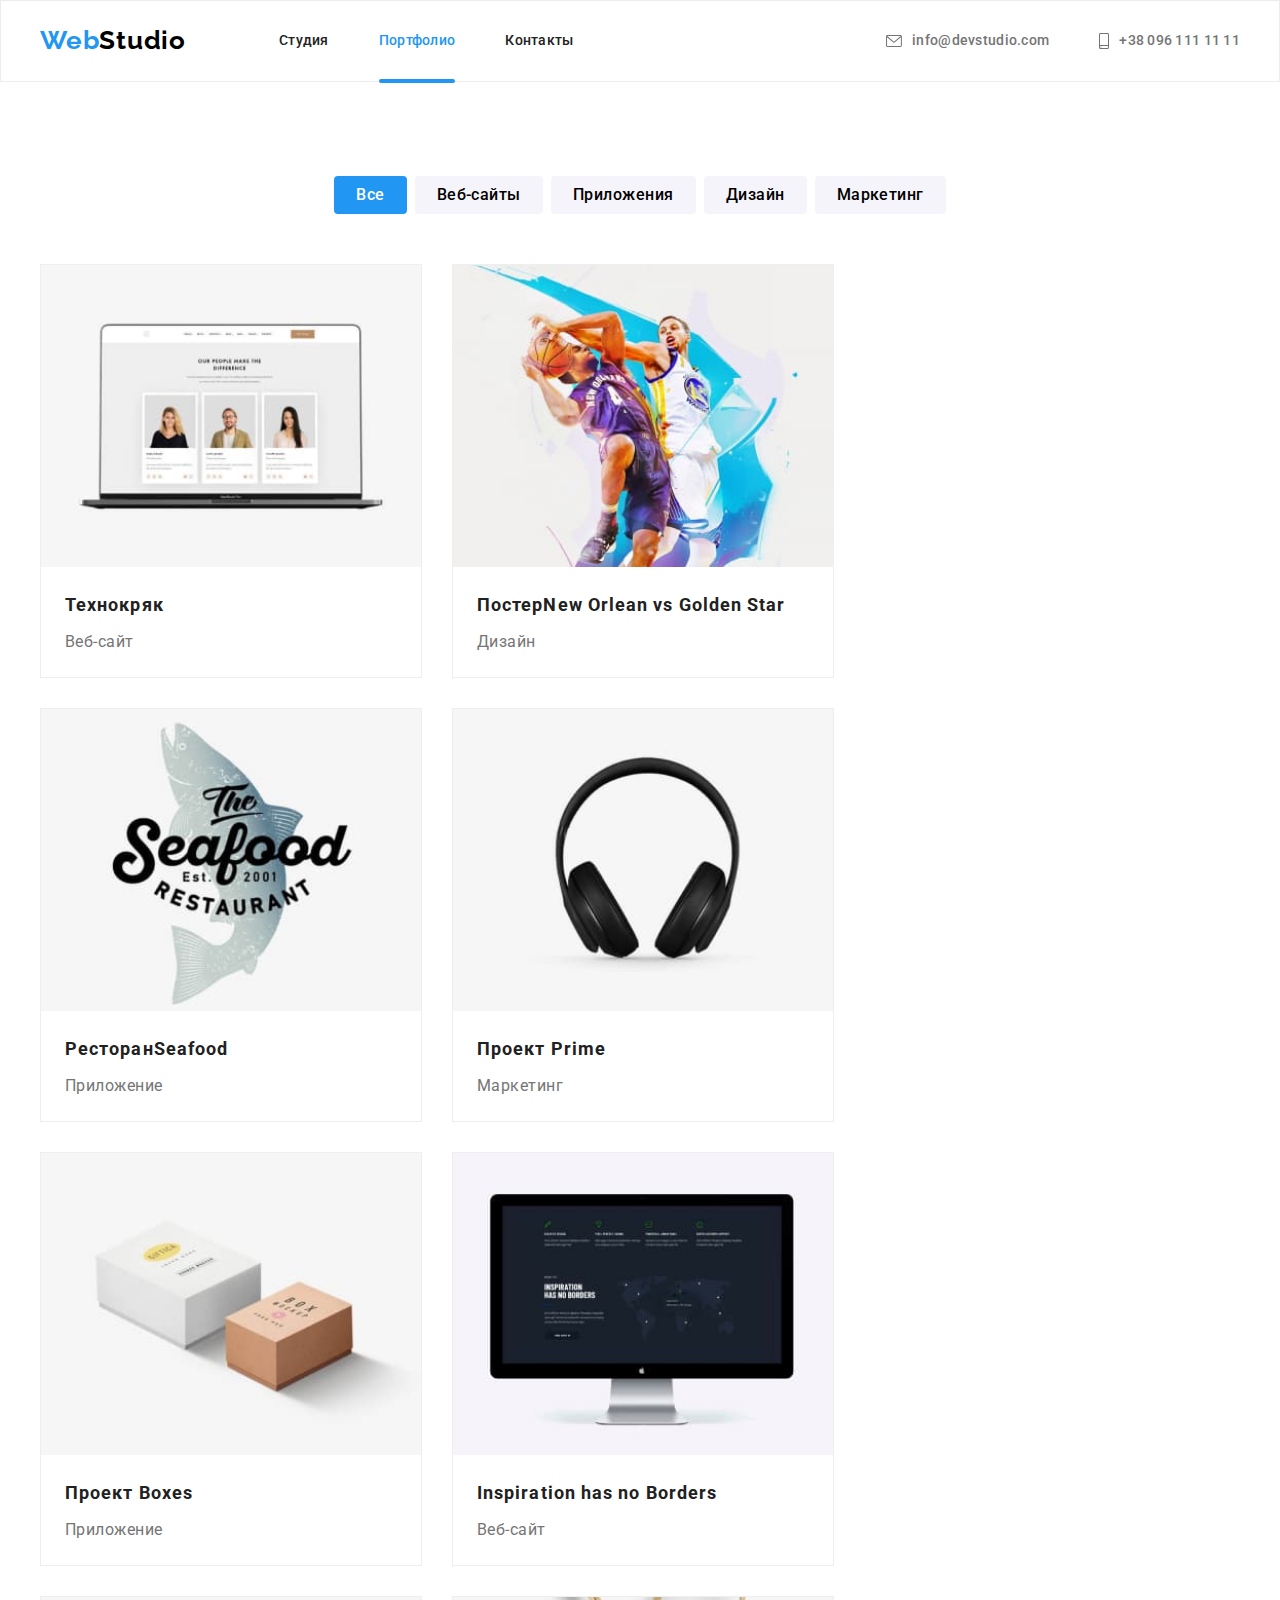
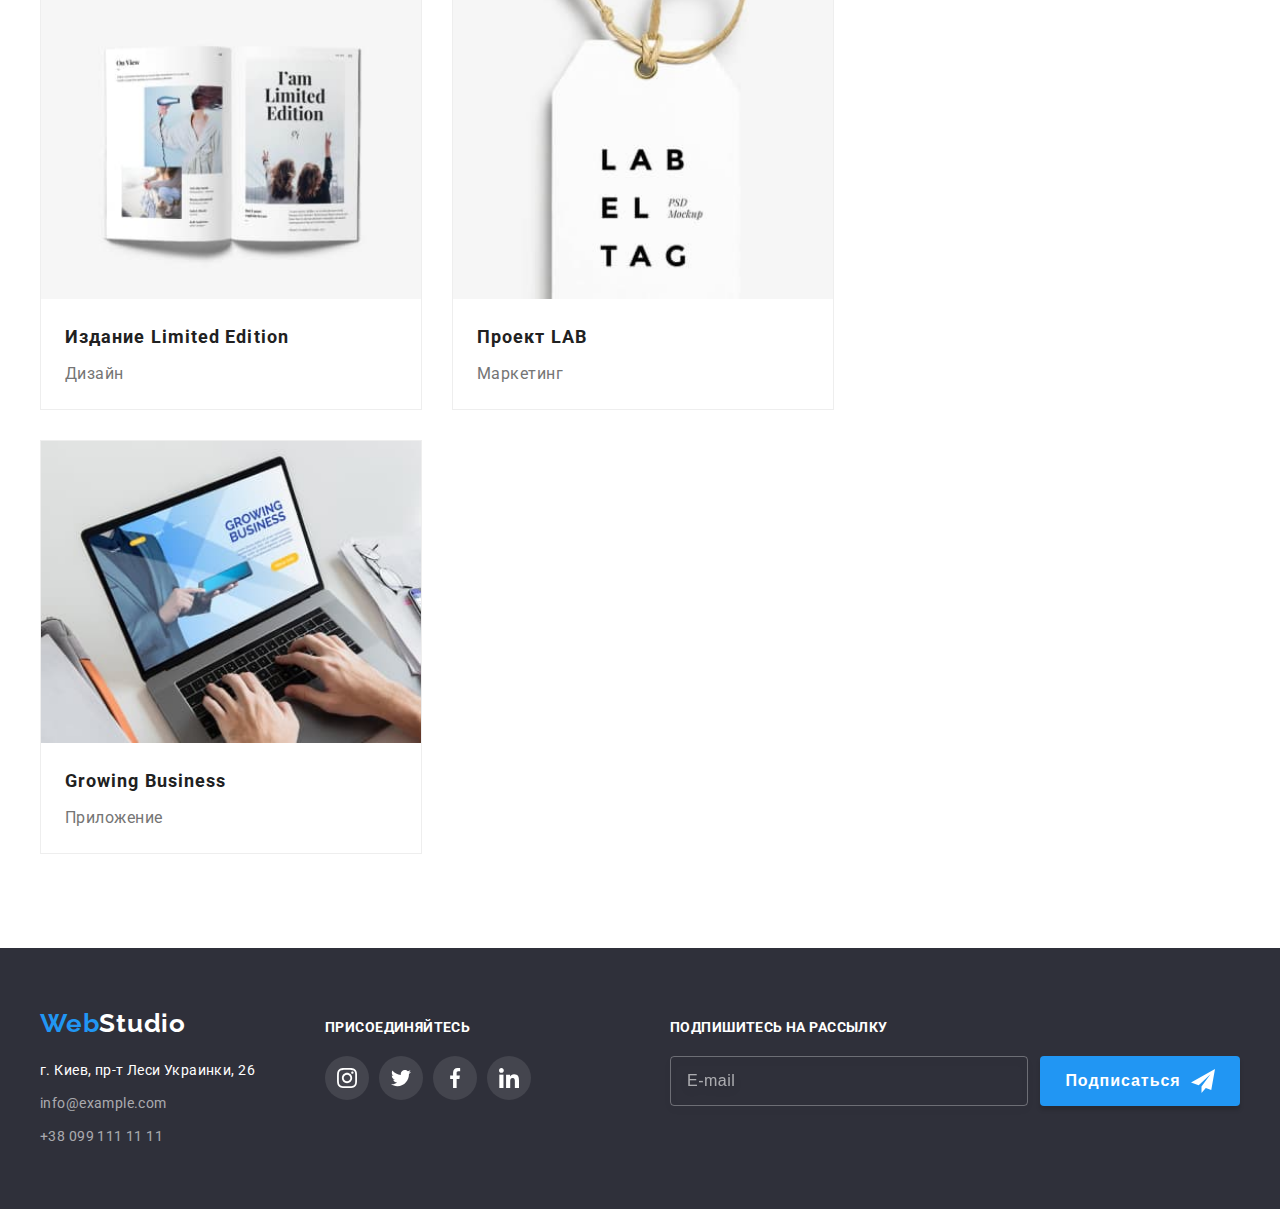
==== commit 670fc225: "add adaptive in hero, about" ====
--- a/portfolio.html
+++ b/portfolio.html
@@ -22,7 +22,7 @@
     <title>Портфолио</title>
   </head>
   <body>
-    <!-- <header class="header">
+    <header class="header">
       <div class="container">
         <a href="/" class="header__logo logo" lang="en"
           >Web<span class="header__logo--black" lang="en">Studio</span></a
@@ -53,7 +53,7 @@
           </li>
         </ul>
       </div>
-    </header> -->
+    </header>
     <main class="portfolio">
       <section class="portfolio section">
         <div class="container">
--- a/css/main.min.css
+++ b/css/main.min.css
@@ -1 +1 @@
-:root{--main-text-color: #212121;--second-text-color: #757575;--main-btn-color: #2196F3;--second-btn-color: #188CE8;--accent-color: #2196F3;--logo-color-studio: #000000;--main-backgroun-color: #FFFFFF;--second-backgroun-color: #2F303A;--third-backgroun-color: #F5F4FA;--backgroun-text-color: #FFFFFF;--footer-link: rgba(255, 255, 255, 0.6);--border-color:#ECECEC;--border-bottom-color: #EEEEEE;--transition: 250ms cubic-bezier(0.4, 0, 0.2, 1)}.visually-hidden{position:absolute;white-space:nowrap;width:1px;height:1px;overflow:hidden;border:0;padding:0;clip:rect(0 0 0 0);clip-path:inset(50%);margin:-1px}h1,h2,h3,h4,h5,h6,p{margin:0}ol,ul{padding-left:0;margin:0}button{cursor:pointer;border:0;display:block;text-align:center}img{display:block;width:100%;height:auto}body{font-family:"Roboto",sans-serif;font-size:14px;color:var(--main-text-color);margin:0}.list{list-style:none;padding:0;margin:0}.link{text-decoration:none;transition:var(--transition);transition-property:color}.link:hover,.link:focus{color:var(--accent-color)}.title{font-size:28px;line-height:1.18;letter-spacing:.03em;text-align:center;margin-bottom:30px}@media screen and (min-width: 1200px){.title{font-size:36px;line-height:1.17;margin-bottom:50px}}.logo{font-size:26px;font-weight:700;line-height:1.19;letter-spacing:.03em;color:var(--accent-color);font-family:"Raleway",sans-serif;text-decoration:none;display:flex;justify-content:center}@media screen and (min-width: 1200px){.logo{display:inline-block;justify-content:none}}.soc-link{display:flex;width:44px;height:44px;border-radius:50%;justify-content:center;align-items:center;transition:var(--transition);transition-property:background-color}.soc-link:hover,.soc-link:focus{background-color:var(--accent-color)}.btn{display:flex;width:200px;height:50px;margin:0 auto;font-size:16px;font-weight:700;line-height:1.88;letter-spacing:.06em;color:var(--backgroun-text-color);text-align:center;align-items:center;justify-content:center;background:var(--main-btn-color);box-shadow:0px 4px 4px rgba(0,0,0,.15);border-radius:4px;transition:var(--transition);transition-property:background}.btn:hover,.btn:focus{background:var(--second-btn-color)}.container{width:100%;padding-left:15px;padding-right:15px;margin:0 auto}@media screen and (min-width: 480px){.container{max-width:480px}}@media screen and (min-width: 768px){.container{max-width:768px;margin-left:auto;margin-right:auto}}@media screen and (min-width: 1200px){.container{max-width:1200px}}.section{padding-top:60px;padding-bottom:60px}@media screen and (min-width: 1200px){.section{padding-top:94px;padding-bottom:94px}}.header{background:var(--main-backgroun-color);border:1px solid var(--border-color);margin:0 auto}.header .container{display:flex;align-items:center}.header__logo{padding-top:24px;padding-bottom:25px}.header__logo--black{color:var(--logo-color-studio)}.menu-list{margin-left:93px;display:flex}.menu-list__item{position:relative}.menu-list__item:not(:first-child){margin-left:50px}.menu-list__link.current{color:var(--accent-color)}.menu-list__link.current::after{content:"";position:absolute;bottom:-2px;left:0;width:100%;height:4px;background:var(--accent-color);border-radius:2px}.menu-list__link{font-weight:500;line-height:1.14;letter-spacing:.02em;color:inherit;text-align:left;display:block;padding-top:32px;padding-bottom:32px}.connect-list{display:flex;margin-left:auto}.connect-list__item:not(:first-child){margin-left:50px}.connect-list__link{font-weight:500;line-height:1.14;letter-spacing:.02em;color:var(--second-text-color);align-items:center;display:flex;padding-top:32px;padding-bottom:32px}.connect-list__icon{margin-right:10px;background-position:center;background-size:contain;fill:currentColor;transition:var(--transition);transition-property:fill}.connect-list__link:hover .connect-list__icon,.connect-list__link:focus .connect-list__icon{fill:var(--accent-color)}.hero{background:var(--second-backgroun-color);padding-top:200px;padding-bottom:200px;max-width:1600px;background-repeat:no-repeat;background-size:cover;background-position:center;margin:0 auto;background-image:linear-gradient(rgba(47, 48, 58, 0.4), rgba(47, 48, 58, 0.4)),url(../img/hero_bg.jpg)}.hero__title{font-size:44px;font-weight:900;line-height:1.36;letter-spacing:.06em;color:var(--backgroun-text-color);text-align:center;text-transform:uppercase;width:696px;margin-bottom:30px;margin-left:auto;margin-right:auto}.benefits__list{margin-top:-30px}@media screen and (min-width: 768px){.benefits__list{display:flex;flex-wrap:wrap;margin-left:-30px}}.benefits__item{width:100%;margin-top:30px}@media screen and (min-width: 768px){.benefits__item{width:calc(50% - 30px);margin-left:30px}}@media screen and (min-width: 1200px){.benefits__item{width:calc(25% - 30px)}}.benefits-block{display:flex;height:120px;background:var(--third-backgroun-color);border-radius:4px;margin-bottom:30px;justify-content:center;align-items:center}.benefits-block__icon{display:block}.benefits__title{line-height:1.14;letter-spacing:.03em;text-transform:uppercase;margin-bottom:10px}.benefits__text{line-height:1.71;letter-spacing:.03em;color:var(--second-text-color)}.about{padding-bottom:94px}.about__list{display:flex;align-items:center}.about__item+.about__item{margin-left:30px}.about-block{position:relative;display:flex}.about-block__text{position:absolute;display:flex;justify-content:center;align-items:center;font-weight:700;line-height:1.14;letter-spacing:.03em;color:var(--backgroun-text-color);text-align:center;text-transform:uppercase;bottom:0;height:70px;width:100%;background-color:rgba(47,48,58,.8)}.team{background:var(--third-backgroun-color)}@media screen and (min-width: 768px){.team__list{display:flex;flex-wrap:wrap;margin-left:-30px;margin-top:-30px}}.team__item{background:var(--main-backgroun-color);box-shadow:0px 1px 3px rgba(0,0,0,.12),0px 1px 1px rgba(0,0,0,.14),0px 2px 1px rgba(0,0,0,.2);border-radius:0px 0px 4px 4px;width:100%;margin-top:30px}@media screen and (min-width: 768px){.team__item{width:calc(50% - 30px);margin-left:30px}}@media screen and (min-width: 1200px){.team__item{width:calc(25% - 30px)}}.team-block{padding-top:30px;padding-bottom:24px}@media screen and (min-width: 1200px){.team-block{padding-bottom:30px}}.team-block__title{font-size:16px;font-weight:500;line-height:1.19;letter-spacing:.03em;text-align:center;margin-bottom:10px}.team-block__text{font-size:16px;line-height:1.19;letter-spacing:.03em;color:var(--second-text-color);text-align:center;margin-bottom:16px}.team-soc{display:flex;justify-content:center}.team-soc__item+.team-soc__item{margin-left:10px}.team-soc__icon{fill:#afb1b8;transition:var(--transition);transition-property:fill}.team-soc__link:hover .team-soc__icon,.team-soc__link:focus .team-soc__icon{fill:var(--backgroun-text-color)}.clients__list{flex-wrap:wrap;display:flex;margin-left:-30px;margin-top:-30px}.clients__item{width:calc(50% - 30px);height:92px;box-sizing:border-box;margin-top:30px;margin-left:30px}@media screen and (min-width: 768px){.clients__item{width:calc(33.3333333333% - 30px)}}@media screen and (min-width: 1200px){.clients__item{width:calc(16.6666666667% - 30px)}}.clients__link{display:flex;width:100%;height:100%;justify-content:center;align-items:center;border:1px solid #afb1b8;border-radius:4px;outline:none;transition:var(--transition);transition-property:border}.clients__link:hover,.clients__link:focus{border:1px solid var(--accent-color)}.clients__icon{display:block;fill:#afb1b8;transition:var(--transition);transition-property:fill}.clients__link:hover .clients__icon,.clients__link:focus .clients__icon{fill:var(--accent-color)}.footer{background:var(--second-backgroun-color);padding-top:60px;padding-bottom:60px}@media screen and (min-width: 1200px){.footer .container{display:flex;align-items:baseline}}@media screen and (max-width: 1199.98px){.footer-wrapper{margin-bottom:60px}}@media screen and (min-width: 768px){.footer-wrapper{display:flex;align-items:baseline;justify-content:space-between}}.footer-block{display:block;margin-bottom:60px}@media screen and (min-width: 768px){.footer-block{width:50%;margin-bottom:0}}@media screen and (min-width: 1200px){.footer-block{display:inline-block;width:auto}}.footer__logo{margin-bottom:20px}.footer__logo--white{color:var(--backgroun-text-color)}.address{font-style:normal}.address__item:not(:last-child){margin-bottom:8px}@media screen and (min-width: 1200px){.address__item:not(:last-child){margin-bottom:9px}}.address__link{display:flex;line-height:1.71;letter-spacing:.03em;color:var(--footer-link)}@media screen and (max-width: 1199.98px){.address__link{justify-content:center}}.address__link--bold{color:var(--backgroun-text-color)}@media screen and (min-width: 768px)and (max-width: 1199.98px){.social{width:50%}}@media screen and (min-width: 1200px){.social{margin-left:70px}}.social__title{font-weight:700;line-height:1.14;letter-spacing:.03em;color:var(--main-backgroun-color);text-align:center;text-transform:uppercase;margin-bottom:20px}@media screen and (min-width: 1200px){.social__title{text-align:left}}.social__list{display:flex;justify-content:center}@media screen and (min-width: 768px){.social__list{margin-bottom:0}}.social__item+.social__item{margin-left:10px}.social__link{background-color:rgba(255,255,255,.1)}.social__icon{fill:var(--backgroun-text-color)}.subscribe{margin-left:auto;margin-right:0}.subscribe__text{font-weight:700;line-height:1.14;letter-spacing:.03em;color:var(--main-backgroun-color);text-align:center;text-transform:uppercase;margin-bottom:20px}@media screen and (min-width: 1200px){.subscribe__text{text-align:left}}@media screen and (min-width: 1200px){.footer-form{display:flex}}.footer-form__input{display:block;margin-bottom:20px;box-sizing:border-box;width:100%;height:50px;border:1px solid rgba(255,255,255,.3);filter:drop-shadow(0px 4px 4px rgba(0, 0, 0, 0.15));border-radius:4px;background-color:rgba(0,0,0,0);font-size:16px;line-height:1.25;letter-spacing:.03em;color:var(--backgroun-text-color);padding-left:16px}.footer-form__input::placeholder{font-size:16px;line-height:1.25;letter-spacing:.03em;color:rgba(255,255,255,.6);display:flex;align-items:center}@media screen and (max-width: 1199.98px){.footer-form__input{width:450px;margin-left:auto;margin-right:auto}}@media screen and (min-width: 1200px){.footer-form__input{width:358px;margin-right:12px}}.footer-form__icon{margin-left:10px}.filters{display:flex;flex-wrap:wrap;justify-content:flex-start;margin-bottom:40px;margin-left:-8px;margin-top:-15px}@media screen and (min-width: 768px){.filters{justify-content:center;margin-bottom:30px}}@media screen and (min-width: 1200px){.filters{margin-bottom:50px}}.filters__item{margin-left:8px;margin-top:15px}.filters__btn{font-size:16px;font-family:inherit;font-weight:500;line-height:1.63;letter-spacing:.03em;text-align:center;background:var(--third-backgroun-color);border-radius:4px;padding:6px 22px;transition:var(--transition);transition-property:color,background,box-shadow}.filters__btn:hover,.filters__btn:focus{background:var(--main-btn-color);box-shadow:0px 3px 1px rgba(0,0,0,.1),0px 1px 2px rgba(0,0,0,.08),0px 2px 2px rgba(0,0,0,.12);color:var(--backgroun-text-color)}.filters__btn--first{background:var(--main-btn-color);color:var(--backgroun-text-color)}@media screen and (min-width: 768px){.projects{display:flex;flex-wrap:wrap;margin-left:-30px;margin-top:-30px}}.projects__item{background:var(--main-backgroun-color);width:100%;margin-top:30px;border:1px solid var(--border-bottom-color)}@media screen and (min-width: 768px){.projects__item{width:calc(50% - 30px);margin-left:30px}}@media screen and (min-width: 1200px){.projects__item{width:calc(33.3333333333% - 30px)}}.projects__link{display:block;color:inherit;text-decoration:none;transition:var(--transition);transition-property:box-shadow}.projects__link:hover,.projects__link:focus{box-shadow:0px 1px 1px rgba(0,0,0,.12),0px 4px 4px rgba(0,0,0,.06),1px 4px 6px rgba(0,0,0,.16)}.projects-overlay{position:relative;overflow:hidden}.projects-overlay__text{position:absolute;display:flex;align-items:center;font-size:18px;line-height:1.56;letter-spacing:.03em;color:var(--main-backgroun-color);background:rgba(33,150,243,.9);top:0;height:100%;padding-left:24px;padding-right:24px;transform:translateY(101%);transition:transform 250ms cubic-bezier(0.4, 0, 0.2, 1)}.projects__link:hover .projects-overlay__text,.projects__link:focus .projects-overlay__text{transform:translateY(0%);overflow:auto}.projects__block{padding:20px 24px;border-top:0}.projects__title{font-size:18px;line-height:2;letter-spacing:.06em;margin-bottom:4px}.projects__text{font-size:16px;line-height:1.88;letter-spacing:.03em;color:var(--second-text-color)}.backdrop{position:fixed;top:0;width:100%;height:100%;background-color:rgba(0,0,0,.2);transition:var(--transition);transition-property:opacity,visibility}.modal{width:528px;height:581px;background:var(--main-backgroun-color);box-shadow:0px 1px 3px rgba(0,0,0,.12),0px 1px 1px rgba(0,0,0,.14),0px 2px 1px rgba(0,0,0,.2);border-radius:4px;position:absolute;top:50%;left:50%;transform:translate(-50%, -50%);transition:transform var(--transition);padding:40px}.backdrop.is-hidden .modal{transform:scale(0.5) rotate(-180deg)}.is-hidden{opacity:0;pointer-events:none;visibility:hidden}.modal__close-btn{position:absolute;display:flex;top:8px;right:8px;width:30px;height:30px;border-radius:50%;justify-content:center;align-items:center;background:var(--backgroun-text-color);border:1px solid rgba(0,0,0,.1);box-sizing:border-box}.modal__close-btn:hover .modal__icon,.modal__close-btn:focus .modal__icon{fill:var(--accent-color)}.modal__icon{transition:var(--transition);transition-property:fill}.modal__title{font-size:20px;font-weight:700;line-height:1.15;letter-spacing:.03em;color:var(--main-text-color);text-align:center;margin-bottom:12px}.form__item:nth-child(-n+3){margin-bottom:10px}.form__item:nth-child(4){margin-bottom:20px}.form__item:nth-child(5){margin-bottom:30px}.form__label{display:block;font-size:12px;line-height:1.17;letter-spacing:.01em;color:var(--second-text-color);margin-bottom:4px}.form__input-wrap{position:relative}.form__input{width:100%;height:40px;border:1px solid rgba(33,33,33,.2);box-sizing:border-box;border-radius:4px;padding:0 0 0 42px;cursor:pointer;outline:none;transition:var(--transition);transition-property:border}.form__input:hover,.form__input:focus{border:1px solid var(--accent-color)}.form__icon{position:absolute;top:50%;left:12px;transform:translateY(-50%);transition:var(--transition);transition-property:fill}.form__input:hover+.form__icon,.form__input:focus+.form__icon{fill:var(--accent-color)}.form__textarea{width:100%;height:120px;font-size:12px;line-height:1.17;letter-spacing:.01em;border:1px solid rgba(33,33,33,.2);box-sizing:border-box;border-radius:4px;resize:none;padding:12px 16px;cursor:pointer;outline:none;transition:var(--transition);transition-property:border}.form__textarea:hover,.form__textarea:focus{border:1px solid var(--accent-color)}.form__textarea::placeholder{color:rgba(117,117,117,.5)}.form__checkbox-text{line-height:1.71;letter-spacing:.03em;color:var(--second-text-color);display:flex;align-items:center;justify-content:center}.form__checkbox-text::before{content:"";width:16px;height:15px;border:2px solid var(--main-text-color);border-radius:2px;margin-right:8.38px;transition:var(--transition);transition-property:background-color}.form__input-checkbox:checked+.form__checkbox-text::before{background-color:var(--accent-color);border:none;background-image:url(../img/icon_check.svg);background-repeat:no-repeat;background-position:center}.form__input-checkbox:focus+.form__checkbox-text::before{border-color:var(--accent-color)}.form__checkbox-text-accent{display:inline-block;box-sizing:border-box;line-height:1.71;letter-spacing:.03em;color:var(--accent-color);text-decoration-line:underline;margin-left:5px}/*# sourceMappingURL=main.min.css.map */+:root{--main-text-color: #212121;--second-text-color: #757575;--main-btn-color: #2196F3;--second-btn-color: #188CE8;--accent-color: #2196F3;--logo-color-studio: #000000;--main-backgroun-color: #FFFFFF;--second-backgroun-color: #2F303A;--third-backgroun-color: #F5F4FA;--backgroun-text-color: #FFFFFF;--footer-link: rgba(255, 255, 255, 0.6);--border-color:#ECECEC;--border-bottom-color: #EEEEEE;--transition: 250ms cubic-bezier(0.4, 0, 0.2, 1)}.visually-hidden{position:absolute;white-space:nowrap;width:1px;height:1px;overflow:hidden;border:0;padding:0;clip:rect(0 0 0 0);clip-path:inset(50%);margin:-1px}h1,h2,h3,h4,h5,h6,p{margin:0}ol,ul{padding-left:0;margin:0}button{cursor:pointer;border:0;display:block;text-align:center}img{display:block;width:100%;height:auto}body{font-family:"Roboto",sans-serif;font-size:14px;color:var(--main-text-color);margin:0}.list{list-style:none;padding:0;margin:0}.link{text-decoration:none;transition:var(--transition);transition-property:color}.link:hover,.link:focus{color:var(--accent-color)}.title{font-size:28px;line-height:1.18;letter-spacing:.03em;text-align:center;margin-bottom:30px}@media screen and (min-width: 1200px){.title{font-size:36px;line-height:1.17;margin-bottom:50px}}.logo{font-size:26px;font-weight:700;line-height:1.19;letter-spacing:.03em;color:var(--accent-color);font-family:"Raleway",sans-serif;text-decoration:none;display:flex;justify-content:center}@media screen and (min-width: 1200px){.logo{display:inline-block;justify-content:none}}.soc-link{display:flex;width:44px;height:44px;border-radius:50%;justify-content:center;align-items:center;transition:var(--transition);transition-property:background-color}.soc-link:hover,.soc-link:focus{background-color:var(--accent-color)}.btn{display:flex;width:200px;height:50px;margin:0 auto;font-size:16px;font-weight:700;line-height:1.88;letter-spacing:.06em;color:var(--backgroun-text-color);text-align:center;align-items:center;justify-content:center;background:var(--main-btn-color);box-shadow:0px 4px 4px rgba(0,0,0,.15);border-radius:4px;transition:var(--transition);transition-property:background}.btn:hover,.btn:focus{background:var(--second-btn-color)}.container{width:100%;padding-left:15px;padding-right:15px;margin:0 auto}@media screen and (min-width: 480px){.container{max-width:480px}}@media screen and (min-width: 768px){.container{max-width:768px;margin-left:auto;margin-right:auto}}@media screen and (min-width: 1200px){.container{max-width:1200px}}.section{padding-top:60px;padding-bottom:60px}@media screen and (min-width: 1200px){.section{padding-top:94px;padding-bottom:94px}}.header{background:var(--main-backgroun-color);border:1px solid var(--border-color);margin:0 auto}.header .container{display:flex;align-items:center}.header__logo{padding-top:24px;padding-bottom:25px}.header__logo--black{color:var(--logo-color-studio)}.menu-list{margin-left:93px;display:flex}.menu-list__item{position:relative}.menu-list__item:not(:first-child){margin-left:50px}.menu-list__link.current{color:var(--accent-color)}.menu-list__link.current::after{content:"";position:absolute;bottom:-2px;left:0;width:100%;height:4px;background:var(--accent-color);border-radius:2px}.menu-list__link{font-weight:500;line-height:1.14;letter-spacing:.02em;color:inherit;text-align:left;display:block;padding-top:32px;padding-bottom:32px}.connect-list{display:flex;margin-left:auto}.connect-list__item:not(:first-child){margin-left:50px}.connect-list__link{font-weight:500;line-height:1.14;letter-spacing:.02em;color:var(--second-text-color);align-items:center;display:flex;padding-top:32px;padding-bottom:32px}.connect-list__icon{margin-right:10px;background-position:center;background-size:contain;fill:currentColor;transition:var(--transition);transition-property:fill}.connect-list__link:hover .connect-list__icon,.connect-list__link:focus .connect-list__icon{fill:var(--accent-color)}.hero{background:var(--second-backgroun-color);padding-top:118px;padding-bottom:118px;max-width:1600px;background-repeat:no-repeat;background-size:cover;background-position:center;margin:0 auto;background-image:linear-gradient(rgba(47, 48, 58, 0.4), rgba(47, 48, 58, 0.4)),url(../img/hero_bg.jpg)}@media screen and (min-width: 1200px){.hero{padding-top:200px;padding-bottom:200px}}.hero__title{font-size:26px;font-weight:900;line-height:1.62;letter-spacing:.06em;color:var(--backgroun-text-color);text-align:center;text-transform:uppercase;max-width:360px;margin-bottom:30px;margin-left:auto;margin-right:auto}@media screen and (min-width: 1200px){.hero__title{font-size:44px;line-height:1.36;max-width:696px}}.benefits__list{margin-top:-30px}@media screen and (min-width: 768px){.benefits__list{display:flex;flex-wrap:wrap;margin-left:-30px}}.benefits__item{width:100%;margin-top:30px}@media screen and (min-width: 768px){.benefits__item{width:calc(50% - 30px);margin-left:30px}}@media screen and (min-width: 1200px){.benefits__item{width:calc(25% - 30px)}}.benefits-block{display:flex;height:120px;background:var(--third-backgroun-color);border-radius:4px;margin-bottom:30px;justify-content:center;align-items:center}.benefits-block__icon{display:block}.benefits__title{line-height:1.14;letter-spacing:.03em;text-transform:uppercase;margin-bottom:10px}.benefits__text{line-height:1.71;letter-spacing:.03em;color:var(--second-text-color)}.about{padding-bottom:94px}@media screen and (max-width: 1199.98px){.about{display:none}}.about__list{display:flex;align-items:center}.about__item+.about__item{margin-left:30px}.about-block{position:relative;display:flex}.about-block__text{position:absolute;display:flex;justify-content:center;align-items:center;font-weight:700;line-height:1.14;letter-spacing:.03em;color:var(--backgroun-text-color);text-align:center;text-transform:uppercase;bottom:0;height:70px;width:100%;background-color:rgba(47,48,58,.8)}.team{background:var(--third-backgroun-color)}@media screen and (min-width: 768px){.team__list{display:flex;flex-wrap:wrap;margin-left:-30px;margin-top:-30px}}.team__item{background:var(--main-backgroun-color);box-shadow:0px 1px 3px rgba(0,0,0,.12),0px 1px 1px rgba(0,0,0,.14),0px 2px 1px rgba(0,0,0,.2);border-radius:0px 0px 4px 4px;width:100%;margin-top:30px}@media screen and (min-width: 768px){.team__item{width:calc(50% - 30px);margin-left:30px}}@media screen and (min-width: 1200px){.team__item{width:calc(25% - 30px)}}.team-block{padding-top:30px;padding-bottom:24px}@media screen and (min-width: 1200px){.team-block{padding-bottom:30px}}.team-block__title{font-size:16px;font-weight:500;line-height:1.19;letter-spacing:.03em;text-align:center;margin-bottom:10px}.team-block__text{font-size:16px;line-height:1.19;letter-spacing:.03em;color:var(--second-text-color);text-align:center;margin-bottom:16px}.team-soc{display:flex;justify-content:center}.team-soc__item+.team-soc__item{margin-left:10px}.team-soc__icon{fill:#afb1b8;transition:var(--transition);transition-property:fill}.team-soc__link:hover .team-soc__icon,.team-soc__link:focus .team-soc__icon{fill:var(--backgroun-text-color)}.clients__list{flex-wrap:wrap;display:flex;margin-left:-30px;margin-top:-30px}.clients__item{width:calc(50% - 30px);height:92px;box-sizing:border-box;margin-top:30px;margin-left:30px}@media screen and (min-width: 768px){.clients__item{width:calc(33.3333333333% - 30px)}}@media screen and (min-width: 1200px){.clients__item{width:calc(16.6666666667% - 30px)}}.clients__link{display:flex;width:100%;height:100%;justify-content:center;align-items:center;border:1px solid #afb1b8;border-radius:4px;outline:none;transition:var(--transition);transition-property:border}.clients__link:hover,.clients__link:focus{border:1px solid var(--accent-color)}.clients__icon{display:block;fill:#afb1b8;transition:var(--transition);transition-property:fill}.clients__link:hover .clients__icon,.clients__link:focus .clients__icon{fill:var(--accent-color)}.footer{background:var(--second-backgroun-color);padding-top:60px;padding-bottom:60px}@media screen and (min-width: 1200px){.footer .container{display:flex;align-items:baseline}}@media screen and (max-width: 1199.98px){.footer-wrapper{margin-bottom:60px}}@media screen and (min-width: 768px){.footer-wrapper{display:flex;align-items:baseline;justify-content:space-between}}.footer-block{display:block;margin-bottom:60px}@media screen and (min-width: 768px){.footer-block{width:50%;margin-bottom:0}}@media screen and (min-width: 1200px){.footer-block{display:inline-block;width:auto}}.footer__logo{margin-bottom:20px}.footer__logo--white{color:var(--backgroun-text-color)}.address{font-style:normal}.address__item:not(:last-child){margin-bottom:8px}@media screen and (min-width: 1200px){.address__item:not(:last-child){margin-bottom:9px}}.address__link{display:flex;line-height:1.71;letter-spacing:.03em;color:var(--footer-link)}@media screen and (max-width: 1199.98px){.address__link{justify-content:center}}.address__link--bold{color:var(--backgroun-text-color)}@media screen and (min-width: 768px)and (max-width: 1199.98px){.social{width:50%}}@media screen and (min-width: 1200px){.social{margin-left:70px}}.social__title{font-weight:700;line-height:1.14;letter-spacing:.03em;color:var(--main-backgroun-color);text-align:center;text-transform:uppercase;margin-bottom:20px}@media screen and (min-width: 1200px){.social__title{text-align:left}}.social__list{display:flex;justify-content:center}@media screen and (min-width: 768px){.social__list{margin-bottom:0}}.social__item+.social__item{margin-left:10px}.social__link{background-color:rgba(255,255,255,.1)}.social__icon{fill:var(--backgroun-text-color)}.subscribe{margin-left:auto;margin-right:0}.subscribe__text{font-weight:700;line-height:1.14;letter-spacing:.03em;color:var(--main-backgroun-color);text-align:center;text-transform:uppercase;margin-bottom:20px}@media screen and (min-width: 1200px){.subscribe__text{text-align:left}}@media screen and (min-width: 1200px){.footer-form{display:flex}}.footer-form__input{display:block;margin-bottom:20px;box-sizing:border-box;width:100%;height:50px;border:1px solid rgba(255,255,255,.3);filter:drop-shadow(0px 4px 4px rgba(0, 0, 0, 0.15));border-radius:4px;background-color:rgba(0,0,0,0);font-size:16px;line-height:1.25;letter-spacing:.03em;color:var(--backgroun-text-color);padding-left:16px}.footer-form__input::placeholder{font-size:16px;line-height:1.25;letter-spacing:.03em;color:rgba(255,255,255,.6);display:flex;align-items:center}@media screen and (min-width: 768px)and (max-width: 1199.98px){.footer-form__input{width:450px;margin-left:auto;margin-right:auto}}@media screen and (min-width: 1200px){.footer-form__input{width:358px;margin-right:12px}}.footer-form__icon{margin-left:10px}.filters{display:flex;flex-wrap:wrap;justify-content:flex-start;margin-bottom:40px;margin-left:-8px;margin-top:-15px}@media screen and (min-width: 768px){.filters{justify-content:center;margin-bottom:30px}}@media screen and (min-width: 1200px){.filters{margin-bottom:50px}}.filters__item{margin-left:8px;margin-top:15px}.filters__btn{font-size:16px;font-family:inherit;font-weight:500;line-height:1.63;letter-spacing:.03em;text-align:center;background:var(--third-backgroun-color);border-radius:4px;padding:6px 22px;transition:var(--transition);transition-property:color,background,box-shadow}.filters__btn:hover,.filters__btn:focus{background:var(--main-btn-color);box-shadow:0px 3px 1px rgba(0,0,0,.1),0px 1px 2px rgba(0,0,0,.08),0px 2px 2px rgba(0,0,0,.12);color:var(--backgroun-text-color)}.filters__btn--first{background:var(--main-btn-color);color:var(--backgroun-text-color)}@media screen and (min-width: 768px){.projects{display:flex;flex-wrap:wrap;margin-left:-30px;margin-top:-30px}}.projects__item{background:var(--main-backgroun-color);width:100%;margin-top:30px;border:1px solid var(--border-bottom-color)}@media screen and (min-width: 768px){.projects__item{width:calc(50% - 30px);margin-left:30px}}@media screen and (min-width: 1200px){.projects__item{width:calc(33.3333333333% - 30px)}}.projects__link{display:block;color:inherit;text-decoration:none;transition:var(--transition);transition-property:box-shadow}.projects__link:hover,.projects__link:focus{box-shadow:0px 1px 1px rgba(0,0,0,.12),0px 4px 4px rgba(0,0,0,.06),1px 4px 6px rgba(0,0,0,.16)}.projects-overlay{position:relative;overflow:hidden}.projects-overlay__text{position:absolute;display:flex;align-items:center;font-size:18px;line-height:1.56;letter-spacing:.03em;color:var(--main-backgroun-color);background:rgba(33,150,243,.9);top:0;height:100%;padding-left:24px;padding-right:24px;transform:translateY(101%);transition:transform 250ms cubic-bezier(0.4, 0, 0.2, 1)}.projects__link:hover .projects-overlay__text,.projects__link:focus .projects-overlay__text{transform:translateY(0%);overflow:auto}.projects__block{padding:20px 24px;border-top:0}.projects__title{font-size:18px;line-height:2;letter-spacing:.06em;margin-bottom:4px}.projects__text{font-size:16px;line-height:1.88;letter-spacing:.03em;color:var(--second-text-color)}.backdrop{position:fixed;top:0;width:100%;height:100%;background-color:rgba(0,0,0,.2);transition:var(--transition);transition-property:opacity,visibility}.modal{width:528px;height:581px;background:var(--main-backgroun-color);box-shadow:0px 1px 3px rgba(0,0,0,.12),0px 1px 1px rgba(0,0,0,.14),0px 2px 1px rgba(0,0,0,.2);border-radius:4px;position:absolute;top:50%;left:50%;transform:translate(-50%, -50%);transition:transform var(--transition);padding:40px}.backdrop.is-hidden .modal{transform:scale(0.5) rotate(-180deg)}.is-hidden{opacity:0;pointer-events:none;visibility:hidden}.modal__close-btn{position:absolute;display:flex;top:8px;right:8px;width:30px;height:30px;border-radius:50%;justify-content:center;align-items:center;background:var(--backgroun-text-color);border:1px solid rgba(0,0,0,.1);box-sizing:border-box}.modal__close-btn:hover .modal__icon,.modal__close-btn:focus .modal__icon{fill:var(--accent-color)}.modal__icon{transition:var(--transition);transition-property:fill}.modal__title{font-size:20px;font-weight:700;line-height:1.15;letter-spacing:.03em;color:var(--main-text-color);text-align:center;margin-bottom:12px}.form__item:nth-child(-n+3){margin-bottom:10px}.form__item:nth-child(4){margin-bottom:20px}.form__item:nth-child(5){margin-bottom:30px}.form__label{display:block;font-size:12px;line-height:1.17;letter-spacing:.01em;color:var(--second-text-color);margin-bottom:4px}.form__input-wrap{position:relative}.form__input{width:100%;height:40px;border:1px solid rgba(33,33,33,.2);box-sizing:border-box;border-radius:4px;padding:0 0 0 42px;cursor:pointer;outline:none;transition:var(--transition);transition-property:border}.form__input:hover,.form__input:focus{border:1px solid var(--accent-color)}.form__icon{position:absolute;top:50%;left:12px;transform:translateY(-50%);transition:var(--transition);transition-property:fill}.form__input:hover+.form__icon,.form__input:focus+.form__icon{fill:var(--accent-color)}.form__textarea{width:100%;height:120px;font-size:12px;line-height:1.17;letter-spacing:.01em;border:1px solid rgba(33,33,33,.2);box-sizing:border-box;border-radius:4px;resize:none;padding:12px 16px;cursor:pointer;outline:none;transition:var(--transition);transition-property:border}.form__textarea:hover,.form__textarea:focus{border:1px solid var(--accent-color)}.form__textarea::placeholder{color:rgba(117,117,117,.5)}.form__checkbox-text{line-height:1.71;letter-spacing:.03em;color:var(--second-text-color);display:flex;align-items:center;justify-content:center}.form__checkbox-text::before{content:"";width:16px;height:15px;border:2px solid var(--main-text-color);border-radius:2px;margin-right:8.38px;transition:var(--transition);transition-property:background-color}.form__input-checkbox:checked+.form__checkbox-text::before{background-color:var(--accent-color);border:none;background-image:url(../img/icon_check.svg);background-repeat:no-repeat;background-position:center}.form__input-checkbox:focus+.form__checkbox-text::before{border-color:var(--accent-color)}.form__checkbox-text-accent{display:inline-block;box-sizing:border-box;line-height:1.71;letter-spacing:.03em;color:var(--accent-color);text-decoration-line:underline;margin-left:5px}/*# sourceMappingURL=main.min.css.map */--- a/css/main.css
+++ b/css/main.css
@@ -274,8 +274,8 @@
 
 .hero {
   background: var(--second-backgroun-color);
-  padding-top: 200px;
-  padding-bottom: 200px;
+  padding-top: 118px;
+  padding-bottom: 118px;
   max-width: 1600px;
   background-repeat: no-repeat;
   background-size: cover;
@@ -283,19 +283,32 @@
   margin: 0 auto;
   background-image: linear-gradient(rgba(47, 48, 58, 0.4), rgba(47, 48, 58, 0.4)), url(../img/hero_bg.jpg);
 }
+@media screen and (min-width: 1200px) {
+  .hero {
+    padding-top: 200px;
+    padding-bottom: 200px;
+  }
+}
 
 .hero__title {
-  font-size: 44px;
+  font-size: 26px;
   font-weight: 900;
-  line-height: 1.36;
+  line-height: 1.62;
   letter-spacing: 0.06em;
   color: var(--backgroun-text-color);
   text-align: center;
   text-transform: uppercase;
-  width: 696px;
+  max-width: 360px;
   margin-bottom: 30px;
   margin-left: auto;
   margin-right: auto;
+}
+@media screen and (min-width: 1200px) {
+  .hero__title {
+    font-size: 44px;
+    line-height: 1.36;
+    max-width: 696px;
+  }
 }
 
 .benefits__list {
@@ -353,6 +366,11 @@
 
 .about {
   padding-bottom: 94px;
+}
+@media screen and (max-width: 1199.98px) {
+  .about {
+    display: none;
+  }
 }
 .about__list {
   display: flex;
@@ -690,7 +708,7 @@
   display: flex;
   align-items: center;
 }
-@media screen and (max-width: 1199.98px) {
+@media screen and (min-width: 768px) and (max-width: 1199.98px) {
   .footer-form__input {
     width: 450px;
     margin-left: auto;
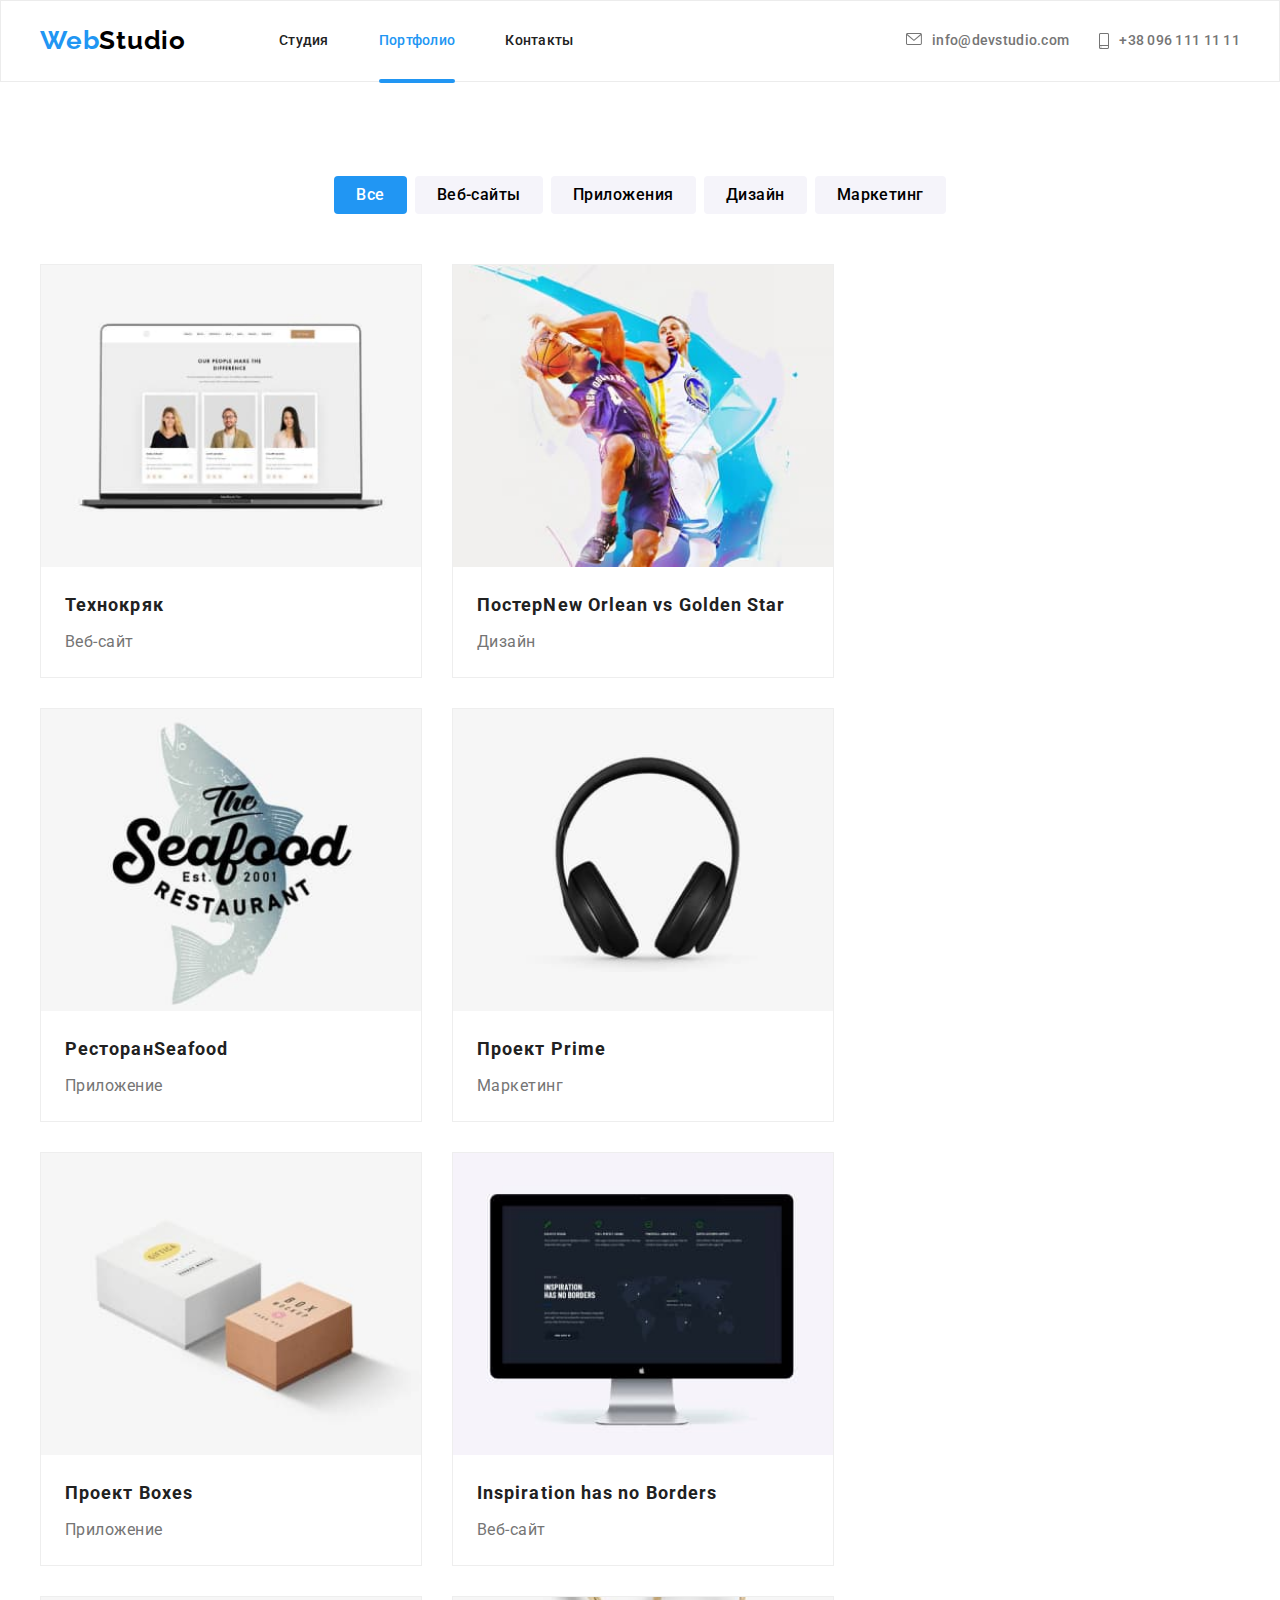
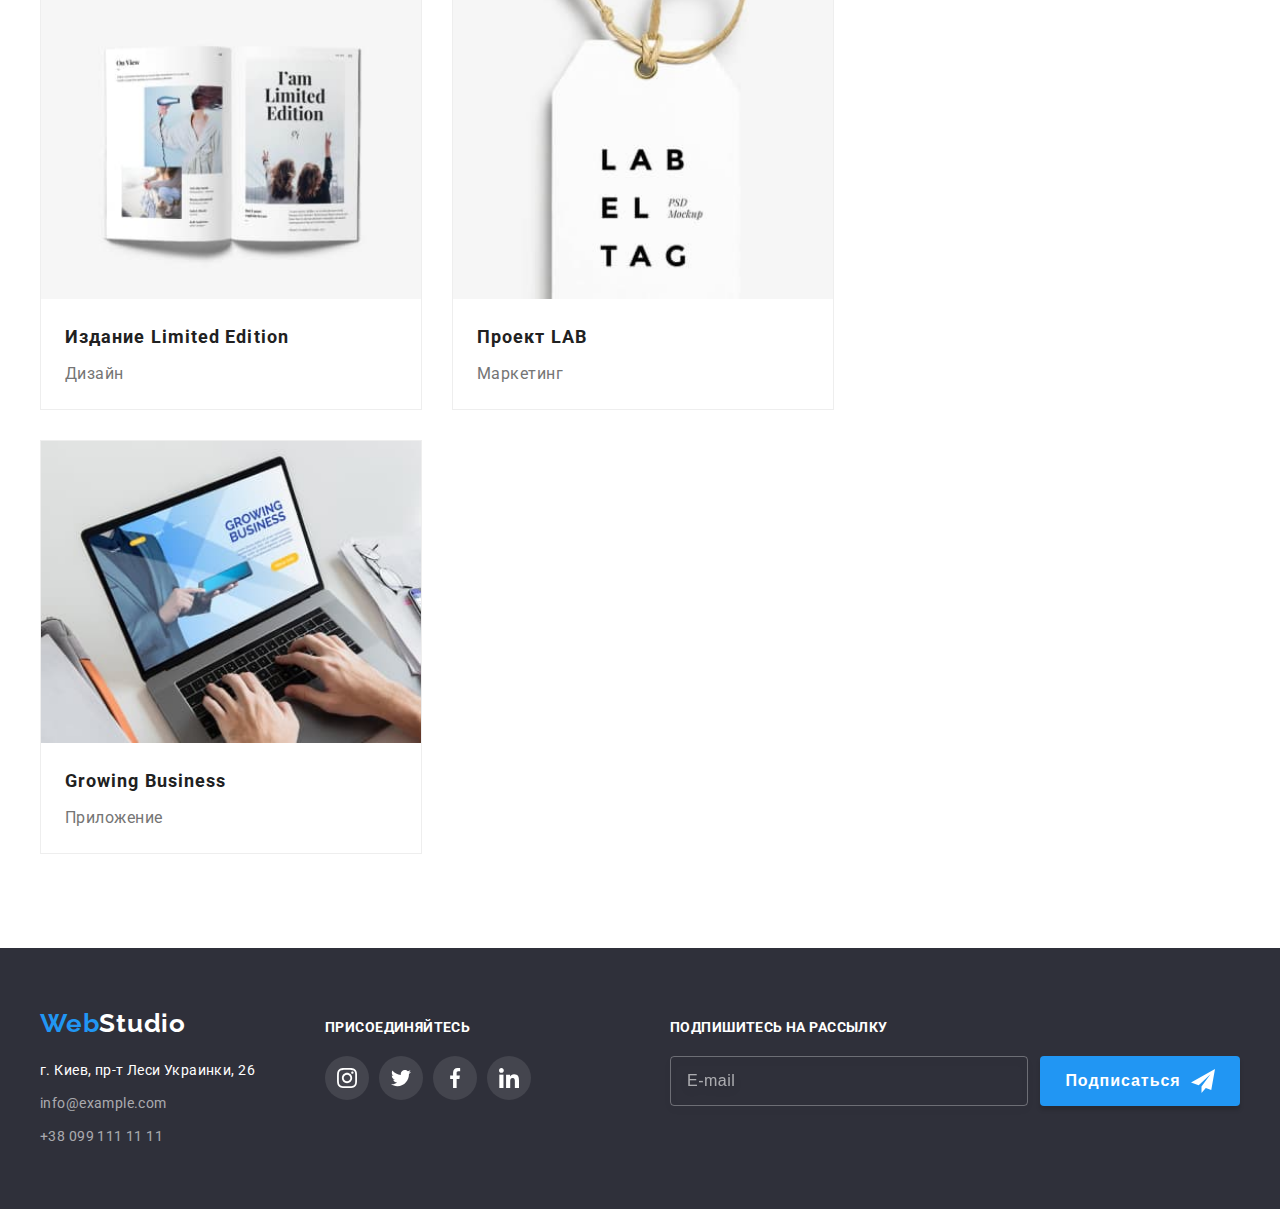
==== commit dfb5c406: "add stile in header" ====
--- a/portfolio.html
+++ b/portfolio.html
@@ -27,13 +27,18 @@
         <a href="/" class="header__logo logo" lang="en"
           >Web<span class="header__logo--black" lang="en">Studio</span></a
         >
+        <button type="button" class="header-menu__open-btn" data-menu-open>
+          <svg class="header-menu__icon" width="40" height="40">
+            <use href="./img/icons.svg#icon-menu"></use>
+          </svg>
+        </button>
         <nav class="navigation">
           <ul class="menu-list list">
             <li class="menu-list__item">
               <a href="./index.html" class="menu-list__link link">Студия</a>
             </li>
             <li class="menu-list__item">
-              <a href="" class="menu-list__link current link">Портфолио</a>
+              <a href="" class="menu-list__link link current">Портфолио</a>
             </li>
             <li class="menu-list__item">
               <a href="" class="menu-list__link link">Контакты</a>
@@ -42,16 +47,62 @@
         </nav>
         <ul class="connect-list list">
           <li class="connect-list__item">
-            <a href="mailto:info@devstudio.com" class="connect-list__link link"><svg class="connect-list__icon" width="16" height="12">
-              <use href="./img/icons.svg#icon-envelope"></use>
-            </svg>info@devstudio.com</a>
+            <a href="mailto:info@devstudio.com" class="connect-list__link link"
+              ><svg class="connect-list__icon" width="16" height="12">
+                <use href="./img/icons.svg#icon-envelope"></use></svg
+              >info@devstudio.com</a
+            >
           </li>
           <li class="connect-list__item">
-            <a href="tel:+380961111111" class="connect-list__link link"><svg class="connect-list__icon" width="10" height="16">
-              <use href="./img/icons.svg#icon-smartphone"></use>
-            </svg>+38 096 111 11 11</a>
+            <a href="tel:+380961111111" class="connect-list__link link"
+              ><svg class="connect-list__icon" width="10" height="16">
+                <use href="./img/icons.svg#icon-smartphone"></use></svg
+              >+38 096 111 11 11</a
+            >
           </li>
         </ul>
+      </div>
+      <div class="mob-menu is-hidden" data-menu>
+        <div class="container">
+          <button type="button" class="mob-menu__close-btn" data-menu-close>
+            <svg class="mob-menu__icon" width="18" height="18">
+              <use href="./img/icons.svg#icon-close"></use>
+            </svg>
+          </button>
+          <div class="mob-menu__top">
+            <ul class="mob-menu__list list">
+              <li class="mob-menu__item">
+                <a href="./index.html" class="mob-menu__link link">Студия</a>
+              </li>
+              <li class="mob-menu__item">
+                <a href="" class="mob-menu__link link current">Портфолио</a>
+              </li>
+              <li class="mob-menu__item">
+                <a href="" class="mob-menu__link link">Контакты</a>
+              </li>
+            </ul>
+          </div>
+          <div class="mob-menu__bottom">
+            <ul class="mob-connect list">
+              <li class="mob-connect__item">
+                <a href="tel:+380961111111" class="mob-connect__link link mob-connect__link--accent"
+                  >+38 096 111 11 11</a
+                >
+              </li>
+              <li class="mob-connect__item">
+                <a href="mailto:info@devstudio.com" class="mob-connect__link link"
+                  >info@devstudio.com</a
+                >
+              </li>
+            </ul>
+            <ul class="mob-soc list">
+              <li class="mob-soc__item"><a class="mob-soc__link link" href="">Instagram</a></li>
+              <li class="mob-soc__item"><a class="mob-soc__link link" href="">Twitter</a></li>
+              <li class="mob-soc__item"><a class="mob-soc__link link" href="">Facebook</a></li>
+              <li class="mob-soc__item"><a class="mob-soc__link link" href="">LinkedIn</a></li>
+            </ul>
+          </div>
+        </div>
       </div>
     </header>
     <main class="portfolio">
@@ -68,7 +119,9 @@
             <li class="filters__item">
               <button type="button" class="filters__btn">Приложения</button>
             </li>
-            <li class="filters__item"><button type="button" class="filters__btn">Дизайн</button></li>
+            <li class="filters__item">
+              <button type="button" class="filters__btn">Дизайн</button>
+            </li>
             <li class="filters__item">
               <button type="button" class="filters__btn">Маркетинг</button>
             </li>
@@ -77,13 +130,27 @@
             <li class="projects__item">
               <a href="" class="projects__link">
                 <div class="projects-overlay">
-                  <img src="./img/imj_project_1.jpg"
-                  alt="Технокряк"
-                  width="370"
-                  height="294"
-                  />
-                  <p class="projects-overlay__text">Ресурс предлагает комплексные предложения с разным уровнем функционала и сервисов. Все это позволит посетителю получить исчерпывающие сведения о компании или частном лице.</p>
-                </div>                
+                  <picture>
+                    <source
+                      srcset="./img/imj_project_1_desk.jpg 1x, ./img/imj_project_1_desk_2x.jpg 2x"
+                      media="(min-width:1200px)"
+                    />
+                    <source
+                      srcset="./img/imj_project_1_tab.jpg 1x, ./img/imj_project_1_tab_2x.jpg 2x"
+                      media="(min-width:768px)"
+                    />
+                    <source
+                      srcset="./img/imj_project_1_mob.jpg 1x, ./img/imj_project_1_mob_2x.jpg 2x"
+                      media="(max-width:767.98px)"
+                    />
+                    <img src="./img/imj_project_1_mob.jpg" alt="Технокряк" />
+                  </picture>
+                  <p class="projects-overlay__text">
+                    Ресурс предлагает комплексные предложения с разным уровнем функционала и
+                    сервисов. Все это позволит посетителю получить исчерпывающие сведения о компании
+                    или частном лице.
+                  </p>
+                </div>
                 <div class="projects__block">
                   <h2 class="projects__title">Технокряк</h2>
                   <p class="projects__text">Веб-сайт</p>
@@ -93,12 +160,26 @@
             <li class="projects__item">
               <a href="" class="projects__link">
                 <div class="projects-overlay">
-                  <img src="./img/imj_project_2.jpg"
-                    alt="Постер New Orlean vs Golden Star" 
-                    width="370"
-                    height="294"
-                  />
-                  <p class="projects-overlay__text">Ресурс предлагает комплексные предложения с разным уровнем функционала и сервисов. Все это позволит посетителю получить исчерпывающие сведения о компании или частном лице.</p>
+                  <picture>
+                    <source
+                      srcset="./img/imj_project_2_desk.jpg 1x, ./img/imj_project_2_desk_2x.jpg 2x"
+                      media="(min-width:1200px)"
+                    />
+                    <source
+                      srcset="./img/imj_project_2_tab.jpg 1x, ./img/imj_project_2_tab_2x.jpg 2x"
+                      media="(min-width:768px)"
+                    />
+                    <source
+                      srcset="./img/imj_project_2_mob.jpg 1x, ./img/imj_project_2_mob_2x.jpg 2x"
+                      media="(max-width:767.98px)"
+                    />
+                    <img src="./img/imj_project_2_mob.jpg" alt="Постер New Orlean vs Golden Star" />
+                  </picture>
+                  <p class="projects-overlay__text">
+                    Ресурс предлагает комплексные предложения с разным уровнем функционала и
+                    сервисов. Все это позволит посетителю получить исчерпывающие сведения о компании
+                    или частном лице.
+                  </p>
                 </div>
                 <div class="projects__block">
                   <h2 class="projects__title">
@@ -107,16 +188,30 @@
                   <p class="projects__text">Дизайн</p>
                 </div>
               </a>
-            </li>            
-            <li class="projects__item">
-              <a href="" class="projects__link">
-                <div class="projects-overlay">
-                  <img src="./img/imj_project_3.jpg"
-                    alt="Ресторан Seafood"
-                    width="370"
-                    height="294"
-                  />
-                  <p class="projects-overlay__text">Ресурс предлагает комплексные предложения с разным уровнем функционала и сервисов. Все это позволит посетителю получить исчерпывающие сведения о компании или частном лице.</p>
+            </li>
+            <li class="projects__item">
+              <a href="" class="projects__link">
+                <div class="projects-overlay">
+                  <picture>
+                    <source
+                      srcset="./img/imj_project_3_desk.jpg 1x, ./img/imj_project_3_desk_2x.jpg 2x"
+                      media="(min-width:1200px)"
+                    />
+                    <source
+                      srcset="./img/imj_project_3_tab.jpg 1x, ./img/imj_project_3_tab_2x.jpg 2x"
+                      media="(min-width:768px)"
+                    />
+                    <source
+                      srcset="./img/imj_project_3_mob.jpg 1x, ./img/imj_project_3_mob_2x.jpg 2x"
+                      media="(max-width:767.98px)"
+                    />
+                    <img src="./img/imj_project_3_mob.jpg" alt="Ресторан Seafood" />
+                  </picture>
+                  <p class="projects-overlay__text">
+                    Ресурс предлагает комплексные предложения с разным уровнем функционала и
+                    сервисов. Все это позволит посетителю получить исчерпывающие сведения о компании
+                    или частном лице.
+                  </p>
                 </div>
                 <div class="projects__block">
                   <h2 class="projects__title">Ресторан<span lang="en">Seafood</span></h2>
@@ -127,12 +222,26 @@
             <li class="projects__item">
               <a href="" class="projects__link">
                 <div class="projects-overlay">
-                  <img src="./img/imj_project_4.jpg"
-                  alt="Проект Prime"
-                  width="370"
-                  height="294"
-                  />
-                  <p class="projects-overlay__text">Ресурс предлагает комплексные предложения с разным уровнем функционала и сервисов. Все это позволит посетителю получить исчерпывающие сведения о компании или частном лице.</p>
+                  <picture>
+                    <source
+                      srcset="./img/imj_project_4_desk.jpg 1x, ./img/imj_project_4_desk_2x.jpg 2x"
+                      media="(min-width:1200px)"
+                    />
+                    <source
+                      srcset="./img/imj_project_4_tab.jpg 1x, ./img/imj_project_4_tab_2x.jpg 2x"
+                      media="(min-width:768px)"
+                    />
+                    <source
+                      srcset="./img/imj_project_4_mob.jpg 1x, ./img/imj_project_4_mob_2x.jpg 2x"
+                      media="(max-width:767.98px)"
+                    />
+                    <img src="./img/imj_project_4_mob.jpg" alt="Проект Prime" />
+                  </picture>
+                  <p class="projects-overlay__text">
+                    Ресурс предлагает комплексные предложения с разным уровнем функционала и
+                    сервисов. Все это позволит посетителю получить исчерпывающие сведения о компании
+                    или частном лице.
+                  </p>
                 </div>
                 <div class="projects__block">
                   <h2 class="projects__title">Проект <span lang="en">Prime</span></h2>
@@ -143,13 +252,27 @@
             <li class="projects__item">
               <a href="" class="projects__link">
                 <div class="projects-overlay">
-                  <img src="./img/imj_project_5.jpg"
-                  alt="Проект Boxes"
-                  width="370"
-                  height="294"
-                  />
-                  <p class="projects-overlay__text">Ресурс предлагает комплексные предложения с разным уровнем функционала и сервисов. Все это позволит посетителю получить исчерпывающие сведения о компании или частном лице.</p>
-                </div>                
+                  <picture>
+                    <source
+                      srcset="./img/imj_project_5_desk.jpg 1x, ./img/imj_project_5_desk_2x.jpg 2x"
+                      media="(min-width:1200px)"
+                    />
+                    <source
+                      srcset="./img/imj_project_5_tab.jpg 1x, ./img/imj_project_5_tab_2x.jpg 2x"
+                      media="(min-width:768px)"
+                    />
+                    <source
+                      srcset="./img/imj_project_5_mob.jpg 1x, ./img/imj_project_5_mob_2x.jpg 2x"
+                      media="(max-width:767.98px)"
+                    />
+                    <img src="./img/imj_project_5_mob.jpg" alt="Проект Boxes" />
+                  </picture>
+                  <p class="projects-overlay__text">
+                    Ресурс предлагает комплексные предложения с разным уровнем функционала и
+                    сервисов. Все это позволит посетителю получить исчерпывающие сведения о компании
+                    или частном лице.
+                  </p>
+                </div>
                 <div class="projects__block">
                   <h2 class="projects__title">Проект <span lang="en">Boxes</span></h2>
                   <p class="projects__text">Приложение</p>
@@ -159,12 +282,26 @@
             <li class="projects__item">
               <a href="" class="projects__link">
                 <div class="projects-overlay">
-                  <img src="./img/imj_project_6.jpg"
-                    alt="Inspiration has no Borders"
-                    width="370"
-                    height="294"
-                  />
-                  <p class="projects-overlay__text">Ресурс предлагает комплексные предложения с разным уровнем функционала и сервисов. Все это позволит посетителю получить исчерпывающие сведения о компании или частном лице.</p>
+                  <picture>
+                    <source
+                      srcset="./img/imj_project_6_desk.jpg 1x, ./img/imj_project_6_desk_2x.jpg 2x"
+                      media="(min-width:1200px)"
+                    />
+                    <source
+                      srcset="./img/imj_project_6_tab.jpg 1x, ./img/imj_project_6_tab_2x.jpg 2x"
+                      media="(min-width:768px)"
+                    />
+                    <source
+                      srcset="./img/imj_project_6_mob.jpg 1x, ./img/imj_project_6_mob_2x.jpg 2x"
+                      media="(max-width:767.98px)"
+                    />
+                    <img src="./img/imj_project_6_mob.jpg" alt="Inspiration has no Borders" />
+                  </picture>
+                  <p class="projects-overlay__text">
+                    Ресурс предлагает комплексные предложения с разным уровнем функционала и
+                    сервисов. Все это позволит посетителю получить исчерпывающие сведения о компании
+                    или частном лице.
+                  </p>
                 </div>
                 <div class="projects__block">
                   <h2 class="projects__title" lang="en">Inspiration has no Borders</h2>
@@ -175,12 +312,26 @@
             <li class="projects__item">
               <a href="" class="projects__link">
                 <div class="projects-overlay">
-                  <img src="./img/imj_project_7.jpg"
-                    alt="Издание Limited Edition"
-                    width="370"
-                    height="294"
-                  />
-                  <p class="projects-overlay__text">Ресурс предлагает комплексные предложения с разным уровнем функционала и сервисов. Все это позволит посетителю получить исчерпывающие сведения о компании или частном лице.</p>
+                  <picture>
+                    <source
+                      srcset="./img/imj_project_7_desk.jpg 1x, ./img/imj_project_7_desk_2x.jpg 2x"
+                      media="(min-width:1200px)"
+                    />
+                    <source
+                      srcset="./img/imj_project_7_tab.jpg 1x, ./img/imj_project_7_tab_2x.jpg 2x"
+                      media="(min-width:768px)"
+                    />
+                    <source
+                      srcset="./img/imj_project_7_mob.jpg 1x, ./img/imj_project_7_mob_2x.jpg 2x"
+                      media="(max-width:767.98px)"
+                    />
+                    <img src="./img/imj_project_7_mob.jpg" alt="Издание Limited Edition" />
+                  </picture>
+                  <p class="projects-overlay__text">
+                    Ресурс предлагает комплексные предложения с разным уровнем функционала и
+                    сервисов. Все это позволит посетителю получить исчерпывающие сведения о компании
+                    или частном лице.
+                  </p>
                 </div>
                 <div class="projects__block">
                   <h2 class="projects__title">Издание <span lang="en">Limited Edition</span></h2>
@@ -191,13 +342,27 @@
             <li class="projects__item">
               <a href="" class="projects__link">
                 <div class="projects-overlay">
-                  <img src="./img/imj_project_8.jpg"
-                  alt="Проект LAB"
-                  width="370"
-                  height="294"
-                  />
-                  <p class="projects-overlay__text">Ресурс предлагает комплексные предложения с разным уровнем функционала и сервисов. Все это позволит посетителю получить исчерпывающие сведения о компании или частном лице.</p>
-                  </div>
+                  <picture>
+                    <source
+                      srcset="./img/imj_project_8_desk.jpg 1x, ./img/imj_project_8_desk_2x.jpg 2x"
+                      media="(min-width:1200px)"
+                    />
+                    <source
+                      srcset="./img/imj_project_8_tab.jpg 1x, ./img/imj_project_8_tab_2x.jpg 2x"
+                      media="(min-width:768px)"
+                    />
+                    <source
+                      srcset="./img/imj_project_8_mob.jpg 1x, ./img/imj_project_8_mob_2x.jpg 2x"
+                      media="(max-width:767.98px)"
+                    />
+                    <img src="./img/imj_project_8_mob.jpg" alt="Проект LAB" />
+                  </picture>
+                  <p class="projects-overlay__text">
+                    Ресурс предлагает комплексные предложения с разным уровнем функционала и
+                    сервисов. Все это позволит посетителю получить исчерпывающие сведения о компании
+                    или частном лице.
+                  </p>
+                </div>
                 <div class="projects__block">
                   <h2 class="projects__title">Проект <span lang="en">LAB</span></h2>
                   <p class="projects__text">Маркетинг</p>
@@ -207,12 +372,26 @@
             <li class="projects__item">
               <a href="" class="projects__link">
                 <div class="projects-overlay">
-                  <img src="./img/imj_project_9.jpg"
-                  alt="Growing Business"
-                  width="370"
-                  height="294"
-                  />
-                  <p class="projects-overlay__text">Ресурс предлагает комплексные предложения с разным уровнем функционала и сервисов. Все это позволит посетителю получить исчерпывающие сведения о компании или частном лице.</p>
+                  <picture>
+                    <source
+                      srcset="./img/imj_project_9_desk.jpg 1x, ./img/imj_project_9_desk_2x.jpg 2x"
+                      media="(min-width:1200px)"
+                    />
+                    <source
+                      srcset="./img/imj_project_9_tab.jpg 1x, ./img/imj_project_9_tab_2x.jpg 2x"
+                      media="(min-width:768px)"
+                    />
+                    <source
+                      srcset="./img/imj_project_9_mob.jpg 1x, ./img/imj_project_9_mob_2x.jpg 2x"
+                      media="(max-width:767.98px)"
+                    />
+                    <img src="./img/imj_project_9_mob.jpg" alt="Growing Business" />
+                  </picture>
+                  <p class="projects-overlay__text">
+                    Ресурс предлагает комплексные предложения с разным уровнем функционала и
+                    сервисов. Все это позволит посетителю получить исчерпывающие сведения о компании
+                    или частном лице.
+                  </p>
                 </div>
                 <div class="projects__block">
                   <h2 class="projects__title" lang="en">Growing Business</h2>
@@ -229,14 +408,16 @@
         <div class="footer-wrapper">
           <div class="footer-block">
             <a href="/" class="footer__logo logo" lang="en"
-            >Web<span class="footer__logo--white" lang="en">Studio</span></a>
+              >Web<span class="footer__logo--white" lang="en">Studio</span></a
+            >
             <address class="address">
               <ul class="address__list list">
                 <li class="address__item">
                   <a
                     class="address__link address__link--bold link"
                     href="https://goo.gl/maps/qoJzxrVLCb3UoENp8"
-                    >г. Киев, пр-т Леси Украинки, 26</a>
+                    >г. Киев, пр-т Леси Украинки, 26</a
+                  >
                 </li>
                 <li class="address__item">
                   <a class="address__link link" href="mailto:info@example.com">info@example.com</a>
@@ -258,33 +439,44 @@
                 </a>
               </li>
               <li class="social__item">
-                <a href="" class="social__link soc-link"><svg class="social__icon" width="20" height="20">
-                  <use href="./img/icons.svg#icon-twitter"></use>
-                </svg></a>
+                <a href="" class="social__link soc-link"
+                  ><svg class="social__icon" width="20" height="20">
+                    <use href="./img/icons.svg#icon-twitter"></use></svg
+                ></a>
               </li>
               <li class="social__item">
-                <a href="" class="social__link soc-link"><svg class="social__icon" width="20" height="20">
-                  <use href="./img/icons.svg#icon-facebook"></use>
-                </svg></a>
+                <a href="" class="social__link soc-link"
+                  ><svg class="social__icon" width="20" height="20">
+                    <use href="./img/icons.svg#icon-facebook"></use></svg
+                ></a>
               </li>
               <li class="social__item">
-                <a href="" class="social__link soc-link"><svg class="social__icon" width="20" height="20">
-                  <use href="./img/icons.svg#icon-linkedin"></use>
-                </svg></a>
+                <a href="" class="social__link soc-link"
+                  ><svg class="social__icon" width="20" height="20">
+                    <use href="./img/icons.svg#icon-linkedin"></use></svg
+                ></a>
               </li>
             </ul>
           </div>
-        </div>  
+        </div>
         <div class="subscribe">
           <p class="subscribe__text">Подпишитесь на рассылку</p>
-          <Form>
+          <form>
             <div class="footer-form">
-              <input class="footer-form__input" type="email" id="footer-input" name="footer-input" placeholder="E-mail">
-              <button class="footer-form__btn btn" type="submit">Подписаться<svg class="footer-form__icon" width="24" height="24">
-                <use href="./img/icons.svg#icon_send"></use>
-              </svg></button>
+              <input
+                class="footer-form__input"
+                type="email"
+                id="footer-input"
+                name="footer-input"
+                placeholder="E-mail"
+              />
+              <button class="footer-form__btn btn" type="submit">
+                Подписаться<svg class="footer-form__icon" width="24" height="24">
+                  <use href="./img/icons.svg#icon_send"></use>
+                </svg>
+              </button>
             </div>
-          </Form>
+          </form>
         </div>
       </div>
     </footer>
--- a/css/main.min.css
+++ b/css/main.min.css
@@ -1 +1 @@
-:root{--main-text-color: #212121;--second-text-color: #757575;--main-btn-color: #2196F3;--second-btn-color: #188CE8;--accent-color: #2196F3;--logo-color-studio: #000000;--main-backgroun-color: #FFFFFF;--second-backgroun-color: #2F303A;--third-backgroun-color: #F5F4FA;--backgroun-text-color: #FFFFFF;--footer-link: rgba(255, 255, 255, 0.6);--border-color:#ECECEC;--border-bottom-color: #EEEEEE;--transition: 250ms cubic-bezier(0.4, 0, 0.2, 1)}.visually-hidden{position:absolute;white-space:nowrap;width:1px;height:1px;overflow:hidden;border:0;padding:0;clip:rect(0 0 0 0);clip-path:inset(50%);margin:-1px}h1,h2,h3,h4,h5,h6,p{margin:0}ol,ul{padding-left:0;margin:0}button{cursor:pointer;border:0;display:block;text-align:center}img{display:block;width:100%;height:auto}body{font-family:"Roboto",sans-serif;font-size:14px;color:var(--main-text-color);margin:0}.list{list-style:none;padding:0;margin:0}.link{text-decoration:none;transition:var(--transition);transition-property:color}.link:hover,.link:focus{color:var(--accent-color)}.title{font-size:28px;line-height:1.18;letter-spacing:.03em;text-align:center;margin-bottom:30px}@media screen and (min-width: 1200px){.title{font-size:36px;line-height:1.17;margin-bottom:50px}}.logo{font-size:26px;font-weight:700;line-height:1.19;letter-spacing:.03em;color:var(--accent-color);font-family:"Raleway",sans-serif;text-decoration:none;display:flex;justify-content:center}@media screen and (min-width: 1200px){.logo{display:inline-block;justify-content:none}}.soc-link{display:flex;width:44px;height:44px;border-radius:50%;justify-content:center;align-items:center;transition:var(--transition);transition-property:background-color}.soc-link:hover,.soc-link:focus{background-color:var(--accent-color)}.btn{display:flex;width:200px;height:50px;margin:0 auto;font-size:16px;font-weight:700;line-height:1.88;letter-spacing:.06em;color:var(--backgroun-text-color);text-align:center;align-items:center;justify-content:center;background:var(--main-btn-color);box-shadow:0px 4px 4px rgba(0,0,0,.15);border-radius:4px;transition:var(--transition);transition-property:background}.btn:hover,.btn:focus{background:var(--second-btn-color)}.container{width:100%;padding-left:15px;padding-right:15px;margin:0 auto}@media screen and (min-width: 480px){.container{max-width:480px}}@media screen and (min-width: 768px){.container{max-width:768px;margin-left:auto;margin-right:auto}}@media screen and (min-width: 1200px){.container{max-width:1200px}}.section{padding-top:60px;padding-bottom:60px}@media screen and (min-width: 1200px){.section{padding-top:94px;padding-bottom:94px}}.header{background:var(--main-backgroun-color);border:1px solid var(--border-color);margin:0 auto}.header .container{display:flex;align-items:center}.header__logo{padding-top:24px;padding-bottom:25px}.header__logo--black{color:var(--logo-color-studio)}.menu-list{margin-left:93px;display:flex}.menu-list__item{position:relative}.menu-list__item:not(:first-child){margin-left:50px}.menu-list__link.current{color:var(--accent-color)}.menu-list__link.current::after{content:"";position:absolute;bottom:-2px;left:0;width:100%;height:4px;background:var(--accent-color);border-radius:2px}.menu-list__link{font-weight:500;line-height:1.14;letter-spacing:.02em;color:inherit;text-align:left;display:block;padding-top:32px;padding-bottom:32px}.connect-list{display:flex;margin-left:auto}.connect-list__item:not(:first-child){margin-left:50px}.connect-list__link{font-weight:500;line-height:1.14;letter-spacing:.02em;color:var(--second-text-color);align-items:center;display:flex;padding-top:32px;padding-bottom:32px}.connect-list__icon{margin-right:10px;background-position:center;background-size:contain;fill:currentColor;transition:var(--transition);transition-property:fill}.connect-list__link:hover .connect-list__icon,.connect-list__link:focus .connect-list__icon{fill:var(--accent-color)}.hero{background:var(--second-backgroun-color);padding-top:118px;padding-bottom:118px;max-width:1600px;background-repeat:no-repeat;background-size:cover;background-position:center;margin:0 auto;background-image:linear-gradient(rgba(47, 48, 58, 0.4), rgba(47, 48, 58, 0.4)),url(../img/hero_bg.jpg)}@media screen and (min-width: 1200px){.hero{padding-top:200px;padding-bottom:200px}}.hero__title{font-size:26px;font-weight:900;line-height:1.62;letter-spacing:.06em;color:var(--backgroun-text-color);text-align:center;text-transform:uppercase;max-width:360px;margin-bottom:30px;margin-left:auto;margin-right:auto}@media screen and (min-width: 1200px){.hero__title{font-size:44px;line-height:1.36;max-width:696px}}.benefits__list{margin-top:-30px}@media screen and (min-width: 768px){.benefits__list{display:flex;flex-wrap:wrap;margin-left:-30px}}.benefits__item{width:100%;margin-top:30px}@media screen and (min-width: 768px){.benefits__item{width:calc(50% - 30px);margin-left:30px}}@media screen and (min-width: 1200px){.benefits__item{width:calc(25% - 30px)}}.benefits-block{display:flex;height:120px;background:var(--third-backgroun-color);border-radius:4px;margin-bottom:30px;justify-content:center;align-items:center}.benefits-block__icon{display:block}.benefits__title{line-height:1.14;letter-spacing:.03em;text-transform:uppercase;margin-bottom:10px}.benefits__text{line-height:1.71;letter-spacing:.03em;color:var(--second-text-color)}.about{padding-bottom:94px}@media screen and (max-width: 1199.98px){.about{display:none}}.about__list{display:flex;align-items:center}.about__item+.about__item{margin-left:30px}.about-block{position:relative;display:flex}.about-block__text{position:absolute;display:flex;justify-content:center;align-items:center;font-weight:700;line-height:1.14;letter-spacing:.03em;color:var(--backgroun-text-color);text-align:center;text-transform:uppercase;bottom:0;height:70px;width:100%;background-color:rgba(47,48,58,.8)}.team{background:var(--third-backgroun-color)}@media screen and (min-width: 768px){.team__list{display:flex;flex-wrap:wrap;margin-left:-30px;margin-top:-30px}}.team__item{background:var(--main-backgroun-color);box-shadow:0px 1px 3px rgba(0,0,0,.12),0px 1px 1px rgba(0,0,0,.14),0px 2px 1px rgba(0,0,0,.2);border-radius:0px 0px 4px 4px;width:100%;margin-top:30px}@media screen and (min-width: 768px){.team__item{width:calc(50% - 30px);margin-left:30px}}@media screen and (min-width: 1200px){.team__item{width:calc(25% - 30px)}}.team-block{padding-top:30px;padding-bottom:24px}@media screen and (min-width: 1200px){.team-block{padding-bottom:30px}}.team-block__title{font-size:16px;font-weight:500;line-height:1.19;letter-spacing:.03em;text-align:center;margin-bottom:10px}.team-block__text{font-size:16px;line-height:1.19;letter-spacing:.03em;color:var(--second-text-color);text-align:center;margin-bottom:16px}.team-soc{display:flex;justify-content:center}.team-soc__item+.team-soc__item{margin-left:10px}.team-soc__icon{fill:#afb1b8;transition:var(--transition);transition-property:fill}.team-soc__link:hover .team-soc__icon,.team-soc__link:focus .team-soc__icon{fill:var(--backgroun-text-color)}.clients__list{flex-wrap:wrap;display:flex;margin-left:-30px;margin-top:-30px}.clients__item{width:calc(50% - 30px);height:92px;box-sizing:border-box;margin-top:30px;margin-left:30px}@media screen and (min-width: 768px){.clients__item{width:calc(33.3333333333% - 30px)}}@media screen and (min-width: 1200px){.clients__item{width:calc(16.6666666667% - 30px)}}.clients__link{display:flex;width:100%;height:100%;justify-content:center;align-items:center;border:1px solid #afb1b8;border-radius:4px;outline:none;transition:var(--transition);transition-property:border}.clients__link:hover,.clients__link:focus{border:1px solid var(--accent-color)}.clients__icon{display:block;fill:#afb1b8;transition:var(--transition);transition-property:fill}.clients__link:hover .clients__icon,.clients__link:focus .clients__icon{fill:var(--accent-color)}.footer{background:var(--second-backgroun-color);padding-top:60px;padding-bottom:60px}@media screen and (min-width: 1200px){.footer .container{display:flex;align-items:baseline}}@media screen and (max-width: 1199.98px){.footer-wrapper{margin-bottom:60px}}@media screen and (min-width: 768px){.footer-wrapper{display:flex;align-items:baseline;justify-content:space-between}}.footer-block{display:block;margin-bottom:60px}@media screen and (min-width: 768px){.footer-block{width:50%;margin-bottom:0}}@media screen and (min-width: 1200px){.footer-block{display:inline-block;width:auto}}.footer__logo{margin-bottom:20px}.footer__logo--white{color:var(--backgroun-text-color)}.address{font-style:normal}.address__item:not(:last-child){margin-bottom:8px}@media screen and (min-width: 1200px){.address__item:not(:last-child){margin-bottom:9px}}.address__link{display:flex;line-height:1.71;letter-spacing:.03em;color:var(--footer-link)}@media screen and (max-width: 1199.98px){.address__link{justify-content:center}}.address__link--bold{color:var(--backgroun-text-color)}@media screen and (min-width: 768px)and (max-width: 1199.98px){.social{width:50%}}@media screen and (min-width: 1200px){.social{margin-left:70px}}.social__title{font-weight:700;line-height:1.14;letter-spacing:.03em;color:var(--main-backgroun-color);text-align:center;text-transform:uppercase;margin-bottom:20px}@media screen and (min-width: 1200px){.social__title{text-align:left}}.social__list{display:flex;justify-content:center}@media screen and (min-width: 768px){.social__list{margin-bottom:0}}.social__item+.social__item{margin-left:10px}.social__link{background-color:rgba(255,255,255,.1)}.social__icon{fill:var(--backgroun-text-color)}.subscribe{margin-left:auto;margin-right:0}.subscribe__text{font-weight:700;line-height:1.14;letter-spacing:.03em;color:var(--main-backgroun-color);text-align:center;text-transform:uppercase;margin-bottom:20px}@media screen and (min-width: 1200px){.subscribe__text{text-align:left}}@media screen and (min-width: 1200px){.footer-form{display:flex}}.footer-form__input{display:block;margin-bottom:20px;box-sizing:border-box;width:100%;height:50px;border:1px solid rgba(255,255,255,.3);filter:drop-shadow(0px 4px 4px rgba(0, 0, 0, 0.15));border-radius:4px;background-color:rgba(0,0,0,0);font-size:16px;line-height:1.25;letter-spacing:.03em;color:var(--backgroun-text-color);padding-left:16px}.footer-form__input::placeholder{font-size:16px;line-height:1.25;letter-spacing:.03em;color:rgba(255,255,255,.6);display:flex;align-items:center}@media screen and (min-width: 768px)and (max-width: 1199.98px){.footer-form__input{width:450px;margin-left:auto;margin-right:auto}}@media screen and (min-width: 1200px){.footer-form__input{width:358px;margin-right:12px}}.footer-form__icon{margin-left:10px}.filters{display:flex;flex-wrap:wrap;justify-content:flex-start;margin-bottom:40px;margin-left:-8px;margin-top:-15px}@media screen and (min-width: 768px){.filters{justify-content:center;margin-bottom:30px}}@media screen and (min-width: 1200px){.filters{margin-bottom:50px}}.filters__item{margin-left:8px;margin-top:15px}.filters__btn{font-size:16px;font-family:inherit;font-weight:500;line-height:1.63;letter-spacing:.03em;text-align:center;background:var(--third-backgroun-color);border-radius:4px;padding:6px 22px;transition:var(--transition);transition-property:color,background,box-shadow}.filters__btn:hover,.filters__btn:focus{background:var(--main-btn-color);box-shadow:0px 3px 1px rgba(0,0,0,.1),0px 1px 2px rgba(0,0,0,.08),0px 2px 2px rgba(0,0,0,.12);color:var(--backgroun-text-color)}.filters__btn--first{background:var(--main-btn-color);color:var(--backgroun-text-color)}@media screen and (min-width: 768px){.projects{display:flex;flex-wrap:wrap;margin-left:-30px;margin-top:-30px}}.projects__item{background:var(--main-backgroun-color);width:100%;margin-top:30px;border:1px solid var(--border-bottom-color)}@media screen and (min-width: 768px){.projects__item{width:calc(50% - 30px);margin-left:30px}}@media screen and (min-width: 1200px){.projects__item{width:calc(33.3333333333% - 30px)}}.projects__link{display:block;color:inherit;text-decoration:none;transition:var(--transition);transition-property:box-shadow}.projects__link:hover,.projects__link:focus{box-shadow:0px 1px 1px rgba(0,0,0,.12),0px 4px 4px rgba(0,0,0,.06),1px 4px 6px rgba(0,0,0,.16)}.projects-overlay{position:relative;overflow:hidden}.projects-overlay__text{position:absolute;display:flex;align-items:center;font-size:18px;line-height:1.56;letter-spacing:.03em;color:var(--main-backgroun-color);background:rgba(33,150,243,.9);top:0;height:100%;padding-left:24px;padding-right:24px;transform:translateY(101%);transition:transform 250ms cubic-bezier(0.4, 0, 0.2, 1)}.projects__link:hover .projects-overlay__text,.projects__link:focus .projects-overlay__text{transform:translateY(0%);overflow:auto}.projects__block{padding:20px 24px;border-top:0}.projects__title{font-size:18px;line-height:2;letter-spacing:.06em;margin-bottom:4px}.projects__text{font-size:16px;line-height:1.88;letter-spacing:.03em;color:var(--second-text-color)}.backdrop{position:fixed;top:0;width:100%;height:100%;background-color:rgba(0,0,0,.2);transition:var(--transition);transition-property:opacity,visibility}.modal{width:528px;height:581px;background:var(--main-backgroun-color);box-shadow:0px 1px 3px rgba(0,0,0,.12),0px 1px 1px rgba(0,0,0,.14),0px 2px 1px rgba(0,0,0,.2);border-radius:4px;position:absolute;top:50%;left:50%;transform:translate(-50%, -50%);transition:transform var(--transition);padding:40px}.backdrop.is-hidden .modal{transform:scale(0.5) rotate(-180deg)}.is-hidden{opacity:0;pointer-events:none;visibility:hidden}.modal__close-btn{position:absolute;display:flex;top:8px;right:8px;width:30px;height:30px;border-radius:50%;justify-content:center;align-items:center;background:var(--backgroun-text-color);border:1px solid rgba(0,0,0,.1);box-sizing:border-box}.modal__close-btn:hover .modal__icon,.modal__close-btn:focus .modal__icon{fill:var(--accent-color)}.modal__icon{transition:var(--transition);transition-property:fill}.modal__title{font-size:20px;font-weight:700;line-height:1.15;letter-spacing:.03em;color:var(--main-text-color);text-align:center;margin-bottom:12px}.form__item:nth-child(-n+3){margin-bottom:10px}.form__item:nth-child(4){margin-bottom:20px}.form__item:nth-child(5){margin-bottom:30px}.form__label{display:block;font-size:12px;line-height:1.17;letter-spacing:.01em;color:var(--second-text-color);margin-bottom:4px}.form__input-wrap{position:relative}.form__input{width:100%;height:40px;border:1px solid rgba(33,33,33,.2);box-sizing:border-box;border-radius:4px;padding:0 0 0 42px;cursor:pointer;outline:none;transition:var(--transition);transition-property:border}.form__input:hover,.form__input:focus{border:1px solid var(--accent-color)}.form__icon{position:absolute;top:50%;left:12px;transform:translateY(-50%);transition:var(--transition);transition-property:fill}.form__input:hover+.form__icon,.form__input:focus+.form__icon{fill:var(--accent-color)}.form__textarea{width:100%;height:120px;font-size:12px;line-height:1.17;letter-spacing:.01em;border:1px solid rgba(33,33,33,.2);box-sizing:border-box;border-radius:4px;resize:none;padding:12px 16px;cursor:pointer;outline:none;transition:var(--transition);transition-property:border}.form__textarea:hover,.form__textarea:focus{border:1px solid var(--accent-color)}.form__textarea::placeholder{color:rgba(117,117,117,.5)}.form__checkbox-text{line-height:1.71;letter-spacing:.03em;color:var(--second-text-color);display:flex;align-items:center;justify-content:center}.form__checkbox-text::before{content:"";width:16px;height:15px;border:2px solid var(--main-text-color);border-radius:2px;margin-right:8.38px;transition:var(--transition);transition-property:background-color}.form__input-checkbox:checked+.form__checkbox-text::before{background-color:var(--accent-color);border:none;background-image:url(../img/icon_check.svg);background-repeat:no-repeat;background-position:center}.form__input-checkbox:focus+.form__checkbox-text::before{border-color:var(--accent-color)}.form__checkbox-text-accent{display:inline-block;box-sizing:border-box;line-height:1.71;letter-spacing:.03em;color:var(--accent-color);text-decoration-line:underline;margin-left:5px}/*# sourceMappingURL=main.min.css.map */+:root{--main-text-color: #212121;--second-text-color: #757575;--main-btn-color: #2196F3;--second-btn-color: #188CE8;--accent-color: #2196F3;--logo-color-studio: #000000;--main-backgroun-color: #FFFFFF;--second-backgroun-color: #2F303A;--third-backgroun-color: #F5F4FA;--backgroun-text-color: #FFFFFF;--footer-link: rgba(255, 255, 255, 0.6);--border-color:#ECECEC;--border-bottom-color: #EEEEEE;--transition: 250ms cubic-bezier(0.4, 0, 0.2, 1)}.visually-hidden{position:absolute;white-space:nowrap;width:1px;height:1px;overflow:hidden;border:0;padding:0;clip:rect(0 0 0 0);clip-path:inset(50%);margin:-1px}h1,h2,h3,h4,h5,h6,p{margin:0}ol,ul{padding-left:0;margin:0}button{cursor:pointer;border:0;display:block;text-align:center}img{display:block;width:100%;height:auto}body{font-family:"Roboto",sans-serif;font-size:14px;color:var(--main-text-color);margin:0}.list{list-style:none;padding:0;margin:0}.link{text-decoration:none;transition:var(--transition);transition-property:color}.link:hover,.link:focus{color:var(--accent-color)}.title{font-size:28px;line-height:1.18;letter-spacing:.03em;text-align:center;margin-bottom:30px}@media screen and (min-width: 1200px){.title{font-size:36px;line-height:1.17;margin-bottom:50px}}.logo{font-size:24px;font-weight:700;line-height:1.17;letter-spacing:.03em;color:var(--accent-color);font-family:"Raleway",sans-serif;text-decoration:none;display:flex;justify-content:center}@media screen and (min-width: 1200px){.logo{justify-content:start;font-size:26px;line-height:1.19}}.soc-link{display:flex;width:44px;height:44px;border-radius:50%;justify-content:center;align-items:center;transition:var(--transition);transition-property:background-color}.soc-link:hover,.soc-link:focus{background-color:var(--accent-color)}.btn{display:flex;width:200px;height:50px;margin:0 auto;font-size:16px;font-weight:700;line-height:1.88;letter-spacing:.06em;color:var(--backgroun-text-color);text-align:center;align-items:center;justify-content:center;background:var(--main-btn-color);box-shadow:0px 4px 4px rgba(0,0,0,.15);border-radius:4px;transition:var(--transition);transition-property:background}.btn:hover,.btn:focus{background:var(--second-btn-color)}.container{width:100%;padding-left:15px;padding-right:15px;margin:0 auto}@media screen and (min-width: 480px){.container{max-width:480px}}@media screen and (min-width: 768px){.container{max-width:768px;margin-left:auto;margin-right:auto}}@media screen and (min-width: 1200px){.container{max-width:1200px}}.section{padding-top:60px;padding-bottom:60px}@media screen and (min-width: 1200px){.section{padding-top:94px;padding-bottom:94px}}.header{background:var(--main-backgroun-color);border:1px solid var(--border-color);margin:0 auto}.header .container{display:flex;align-items:center}.header__logo{padding-top:26px;padding-bottom:26px}@media screen and (min-width: 1200px){.header__logo{padding-top:24px;padding-bottom:25px}}.header__logo--black{color:var(--logo-color-studio)}.header-menu__open-btn{margin-left:auto;background-color:inherit}.header-menu__open-btn:hover .header-menu__icon,.header-menu__open-btn:focus .header-menu__icon{fill:var(--accent-color)}@media screen and (min-width: 768px){.header-menu__open-btn{display:none}}.mob-menu{position:fixed;top:0;left:0;z-index:1;width:100vw;height:100vh;padding-top:48px;padding-bottom:48px;background-color:var(--main-backgroun-color)}.mob-menu .container{display:flex;flex-direction:column;height:100%;justify-content:space-between;align-items:flex-start;overflow-y:auto}@media screen and (min-width: 768px){.mob-menu .container{display:none}}.mob-menu__close-btn{position:absolute;top:10px;right:15px;width:40px;height:40px;background-color:inherit;display:flex;justify-content:center;align-items:center;margin-left:auto}.mob-menu__close-btn:hover,.mob-menu__close-btn:focus{fill:var(--accent-color)}.mob-menu__item:not(:last-child){margin-bottom:32px}.mob-menu__link{font-size:40px;font-weight:500;line-height:1.18;letter-spacing:.02em;color:inherit}.mob-connect{margin-bottom:64px}.mob-connect__item:not(:last-child){margin-bottom:32px}.mob-connect__link{display:block;font-size:24px;font-weight:500;line-height:1.17;letter-spacing:.02em;color:var(--second-text-color)}.mob-connect__link--accent{font-size:34px;font-weight:500;line-height:1.18;letter-spacing:.02em;color:var(--accent-color)}.mob-soc{display:flex;flex-wrap:wrap;justify-content:flex-start}.mob-soc__item:not(:last-child){margin-right:10px;height:100%;border-right:1px solid rgba(33,33,33,.2);padding-right:10px}.mob-soc__link{display:block;font-size:18px;font-weight:500;line-height:1.22;letter-spacing:.02em;color:var(--accent-color);text-align:center}.no-scroll{overflow:hidden}@media screen and (max-width: 767.98px){.navigation{display:none}}.menu-list{margin-left:88px;display:flex}@media screen and (min-width: 1200px){.menu-list{margin-left:93px}}.menu-list__item{position:relative}.menu-list__item:not(:first-child){margin-left:50px}.menu-list__link.current{color:var(--accent-color)}.menu-list__link.current::after{content:"";position:absolute;bottom:-2px;left:0;width:100%;height:4px;background:var(--accent-color);border-radius:2px}.menu-list__link{font-weight:500;line-height:1.14;letter-spacing:.02em;color:inherit;display:block;padding-top:32px;padding-bottom:32px}.connect-list{display:block;margin-left:auto}@media screen and (max-width: 767.98px){.connect-list{display:none}}@media screen and (min-width: 1200px){.connect-list{display:flex}}@media screen and (max-width: 1199.98px){.connect-list__item:not(:last-child){margin-bottom:10px}}@media screen and (min-width: 1200px){.connect-list__item:not(:first-child){margin-left:30px}}.connect-list__link{display:block;font-size:12px;font-weight:500;line-height:1.17;letter-spacing:.02em;color:var(--second-text-color)}@media screen and (min-width: 1200px){.connect-list__link{display:flex;padding-top:32px;padding-bottom:32px;font-size:14px;line-height:1.14}}.connect-list__icon{margin-right:8px;background-position:center;background-size:contain;fill:currentColor;transition:var(--transition);transition-property:fill}.connect-list__link:hover .connect-list__icon,.connect-list__link:focus .connect-list__icon{fill:var(--accent-color)}@media screen and (min-width: 1200px){.connect-list__icon{margin-right:10px}}.hero{background:var(--second-backgroun-color);padding-top:118px;padding-bottom:118px;max-width:1600px;background-repeat:no-repeat;background-size:cover;background-position:center;margin:0 auto;background-image:linear-gradient(rgba(47, 48, 58, 0.4), rgba(47, 48, 58, 0.4)),url(../img/hero_bg_mob.jpg)}@media(min-device-pixel-ratio: 2),(min-resolution: 192dpi),(min-resolution: 2dppx){.hero{background-image:linear-gradient(rgba(47, 48, 58, 0.4), rgba(47, 48, 58, 0.4)),url(../img/hero_bg_mob_2x.jpg)}}@media screen and (min-width: 768px){.hero{background-image:linear-gradient(rgba(47, 48, 58, 0.4), rgba(47, 48, 58, 0.4)),url(../img/hero_bg_tab.jpg)}}@media screen and (min-width: 768px)and (min-device-pixel-ratio: 2),screen and (min-width: 768px)and (min-resolution: 192dpi),screen and (min-width: 768px)and (min-resolution: 2dppx){.hero{background-image:linear-gradient(rgba(47, 48, 58, 0.4), rgba(47, 48, 58, 0.4)),url(../img/hero_bg_tab_2x.jpg)}}@media screen and (min-width: 1200px){.hero{padding-top:200px;padding-bottom:200px;background-image:linear-gradient(rgba(47, 48, 58, 0.4), rgba(47, 48, 58, 0.4)),url(../img/hero_bg_desk.jpg)}}@media screen and (min-width: 1200px)and (min-device-pixel-ratio: 2),screen and (min-width: 1200px)and (min-resolution: 192dpi),screen and (min-width: 1200px)and (min-resolution: 2dppx){.hero{background-image:linear-gradient(rgba(47, 48, 58, 0.4), rgba(47, 48, 58, 0.4)),url(../img/hero_bg_desk_2x.jpg)}}.hero__title{font-size:26px;font-weight:900;line-height:1.62;letter-spacing:.06em;color:var(--backgroun-text-color);text-align:center;text-transform:uppercase;max-width:360px;margin-bottom:30px;margin-left:auto;margin-right:auto}@media screen and (min-width: 1200px){.hero__title{font-size:44px;line-height:1.36;max-width:696px}}.benefits__list{margin-top:-30px}@media screen and (min-width: 768px){.benefits__list{display:flex;flex-wrap:wrap;margin-left:-30px}}.benefits__item{width:100%;margin-top:30px}@media screen and (min-width: 768px){.benefits__item{width:calc(50% - 30px);margin-left:30px}}@media screen and (min-width: 1200px){.benefits__item{width:calc(25% - 30px)}}.benefits-block{display:flex;height:120px;background:var(--third-backgroun-color);border-radius:4px;margin-bottom:30px;justify-content:center;align-items:center}.benefits-block__icon{display:block}.benefits__title{line-height:1.14;letter-spacing:.03em;text-transform:uppercase;margin-bottom:10px}.benefits__text{line-height:1.71;letter-spacing:.03em;color:var(--second-text-color)}.about{padding-bottom:94px}@media screen and (max-width: 1199.98px){.about{display:none}}.about__list{display:flex;align-items:center}.about__item+.about__item{margin-left:30px}.about-block{position:relative;display:flex}.about-block__text{position:absolute;display:flex;justify-content:center;align-items:center;font-weight:700;line-height:1.14;letter-spacing:.03em;color:var(--backgroun-text-color);text-align:center;text-transform:uppercase;bottom:0;height:70px;width:100%;background-color:rgba(47,48,58,.8)}.team{background:var(--third-backgroun-color)}@media screen and (min-width: 768px){.team__list{display:flex;flex-wrap:wrap;margin-left:-30px;margin-top:-30px}}.team__item{background:var(--main-backgroun-color);box-shadow:0px 1px 3px rgba(0,0,0,.12),0px 1px 1px rgba(0,0,0,.14),0px 2px 1px rgba(0,0,0,.2);border-radius:0px 0px 4px 4px;width:100%;margin-top:30px}@media screen and (min-width: 768px){.team__item{width:calc(50% - 30px);margin-left:30px}}@media screen and (min-width: 1200px){.team__item{width:calc(25% - 30px)}}.team-block{padding-top:30px;padding-bottom:24px}@media screen and (min-width: 1200px){.team-block{padding-bottom:30px}}.team-block__title{font-size:16px;font-weight:500;line-height:1.19;letter-spacing:.03em;text-align:center;margin-bottom:10px}.team-block__text{font-size:16px;line-height:1.19;letter-spacing:.03em;color:var(--second-text-color);text-align:center;margin-bottom:16px}.team-soc{display:flex;justify-content:center}.team-soc__item+.team-soc__item{margin-left:10px}.team-soc__icon{fill:#afb1b8;transition:var(--transition);transition-property:fill}.team-soc__link:hover .team-soc__icon,.team-soc__link:focus .team-soc__icon{fill:var(--backgroun-text-color)}.clients__list{flex-wrap:wrap;display:flex;margin-left:-30px;margin-top:-30px}.clients__item{width:calc(50% - 30px);height:92px;box-sizing:border-box;margin-top:30px;margin-left:30px}@media screen and (min-width: 768px){.clients__item{width:calc(33.3333333333% - 30px)}}@media screen and (min-width: 1200px){.clients__item{width:calc(16.6666666667% - 30px)}}.clients__link{display:flex;width:100%;height:100%;justify-content:center;align-items:center;border:1px solid #afb1b8;border-radius:4px;outline:none;transition:var(--transition);transition-property:border}.clients__link:hover,.clients__link:focus{border:1px solid var(--accent-color)}.clients__icon{display:block;fill:#afb1b8;transition:var(--transition);transition-property:fill}.clients__link:hover .clients__icon,.clients__link:focus .clients__icon{fill:var(--accent-color)}.footer{background:var(--second-backgroun-color);padding-top:60px;padding-bottom:60px}@media screen and (min-width: 1200px){.footer .container{display:flex;align-items:baseline}}@media screen and (max-width: 1199.98px){.footer-wrapper{margin-bottom:60px}}@media screen and (min-width: 768px){.footer-wrapper{display:flex;align-items:baseline;justify-content:space-between}}.footer-block{display:block;margin-bottom:60px}@media screen and (min-width: 768px){.footer-block{width:50%;margin-bottom:0}}@media screen and (min-width: 1200px){.footer-block{display:inline-block;width:auto}}.footer__logo{margin-bottom:20px}.footer__logo--white{color:var(--backgroun-text-color)}.address{font-style:normal}.address__item:not(:last-child){margin-bottom:8px}@media screen and (min-width: 1200px){.address__item:not(:last-child){margin-bottom:9px}}.address__link{display:flex;line-height:1.71;letter-spacing:.03em;color:var(--footer-link)}@media screen and (max-width: 1199.98px){.address__link{justify-content:center}}.address__link--bold{color:var(--backgroun-text-color)}@media screen and (min-width: 768px)and (max-width: 1199.98px){.social{width:50%}}@media screen and (min-width: 1200px){.social{margin-left:70px}}.social__title{font-weight:700;line-height:1.14;letter-spacing:.03em;color:var(--main-backgroun-color);text-align:center;text-transform:uppercase;margin-bottom:20px}@media screen and (min-width: 1200px){.social__title{text-align:left}}.social__list{display:flex;justify-content:center}@media screen and (min-width: 768px){.social__list{margin-bottom:0}}.social__item+.social__item{margin-left:10px}.social__link{background-color:rgba(255,255,255,.1)}.social__icon{fill:var(--backgroun-text-color)}.subscribe{margin-left:auto;margin-right:0}.subscribe__text{font-weight:700;line-height:1.14;letter-spacing:.03em;color:var(--main-backgroun-color);text-align:center;text-transform:uppercase;margin-bottom:20px}@media screen and (min-width: 1200px){.subscribe__text{text-align:left}}@media screen and (min-width: 1200px){.footer-form{display:flex}}.footer-form__input{display:block;margin-bottom:20px;box-sizing:border-box;width:100%;height:50px;border:1px solid rgba(255,255,255,.3);filter:drop-shadow(0px 4px 4px rgba(0, 0, 0, 0.15));border-radius:4px;background-color:rgba(0,0,0,0);font-size:16px;line-height:1.25;letter-spacing:.03em;color:var(--backgroun-text-color);padding-left:16px}.footer-form__input::placeholder{font-size:16px;line-height:1.25;letter-spacing:.03em;color:rgba(255,255,255,.6);display:flex;align-items:center}@media screen and (min-width: 768px)and (max-width: 1199.98px){.footer-form__input{width:450px;margin-left:auto;margin-right:auto}}@media screen and (min-width: 1200px){.footer-form__input{width:358px;margin-right:12px}}.footer-form__icon{margin-left:10px}.filters{display:flex;flex-wrap:wrap;justify-content:flex-start;margin-bottom:40px;margin-left:-8px;margin-top:-15px}@media screen and (min-width: 768px){.filters{justify-content:center;margin-bottom:30px}}@media screen and (min-width: 1200px){.filters{margin-bottom:50px}}.filters__item{margin-left:8px;margin-top:15px}.filters__btn{font-size:16px;font-family:inherit;font-weight:500;line-height:1.63;letter-spacing:.03em;text-align:center;background:var(--third-backgroun-color);border-radius:4px;padding:6px 22px;transition:var(--transition);transition-property:color,background,box-shadow}.filters__btn:hover,.filters__btn:focus{background:var(--main-btn-color);box-shadow:0px 3px 1px rgba(0,0,0,.1),0px 1px 2px rgba(0,0,0,.08),0px 2px 2px rgba(0,0,0,.12);color:var(--backgroun-text-color)}.filters__btn--first{background:var(--main-btn-color);color:var(--backgroun-text-color)}@media screen and (min-width: 768px){.projects{display:flex;flex-wrap:wrap;margin-left:-30px;margin-top:-30px}}.projects__item{background:var(--main-backgroun-color);width:100%;margin-top:30px;border:1px solid var(--border-bottom-color)}@media screen and (min-width: 768px){.projects__item{width:calc(50% - 30px);margin-left:30px}}@media screen and (min-width: 1200px){.projects__item{width:calc(33.3333333333% - 30px)}}.projects__link{display:block;color:inherit;text-decoration:none;transition:var(--transition);transition-property:box-shadow}.projects__link:hover,.projects__link:focus{box-shadow:0px 1px 1px rgba(0,0,0,.12),0px 4px 4px rgba(0,0,0,.06),1px 4px 6px rgba(0,0,0,.16)}.projects-overlay{position:relative;overflow:hidden}.projects-overlay__text{position:absolute;display:flex;align-items:center;font-size:18px;line-height:1.56;letter-spacing:.03em;color:var(--main-backgroun-color);background:rgba(33,150,243,.9);top:0;height:100%;padding-left:24px;padding-right:24px;transform:translateY(101%);transition:transform 250ms cubic-bezier(0.4, 0, 0.2, 1)}.projects__link:hover .projects-overlay__text,.projects__link:focus .projects-overlay__text{transform:translateY(0%);overflow:auto}.projects__block{padding:20px 24px;border-top:0}@media screen and (min-width: 768px){.projects__block{display:flex;flex-direction:column;flex-grow:1}}.projects__title{font-size:18px;line-height:2;letter-spacing:.06em;margin-bottom:4px}.projects__text{font-size:16px;line-height:1.88;letter-spacing:.03em;color:var(--second-text-color)}.backdrop{position:fixed;top:0;width:100%;height:100%;background-color:rgba(0,0,0,.2);transition:var(--transition);transition-property:opacity,visibility}.modal{width:450px;height:609px;background:var(--main-backgroun-color);box-shadow:0px 1px 3px rgba(0,0,0,.12),0px 1px 1px rgba(0,0,0,.14),0px 2px 1px rgba(0,0,0,.2);border-radius:4px;position:absolute;top:50%;left:50%;transform:translate(-50%, -50%);transition:transform var(--transition);padding:40px}@media screen and (min-width: 1200px){.modal{width:528px;height:581px}}.backdrop.is-hidden .modal{transform:scale(0.5) rotate(-180deg)}.is-hidden{opacity:0;pointer-events:none;visibility:hidden}.modal__close-btn{position:absolute;display:flex;top:8px;right:8px;width:30px;height:30px;border-radius:50%;justify-content:center;align-items:center;background:var(--backgroun-text-color);border:1px solid rgba(0,0,0,.1);box-sizing:border-box}.modal__close-btn:hover .modal__icon,.modal__close-btn:focus .modal__icon{fill:var(--accent-color)}.modal__icon{transition:var(--transition);transition-property:fill}.modal__title{font-size:20px;font-weight:700;line-height:1.5;letter-spacing:.03em;color:var(--main-text-color);text-align:center;margin-bottom:12px}@media screen and (min-width: 1200px){.modal__title{line-height:1.15}}.form__item:nth-child(-n+3){margin-bottom:10px}.form__item:nth-child(4){margin-bottom:20px}.form__item:nth-child(5){margin-bottom:30px}.form__label{display:block;font-size:12px;line-height:1.17;letter-spacing:.01em;color:var(--second-text-color);margin-bottom:4px}.form__input-wrap{position:relative}.form__input{width:100%;height:40px;border:1px solid rgba(33,33,33,.2);box-sizing:border-box;border-radius:4px;padding:0 0 0 42px;cursor:pointer;outline:none;transition:var(--transition);transition-property:border}.form__input:hover,.form__input:focus{border:1px solid var(--accent-color)}.form__icon{position:absolute;top:50%;left:12px;transform:translateY(-50%);transition:var(--transition);transition-property:fill}.form__input:hover+.form__icon,.form__input:focus+.form__icon{fill:var(--accent-color)}.form__textarea{width:100%;height:120px;font-size:12px;line-height:1.17;letter-spacing:.01em;border:1px solid rgba(33,33,33,.2);box-sizing:border-box;border-radius:4px;resize:none;padding:12px 16px;cursor:pointer;outline:none;transition:var(--transition);transition-property:border}.form__textarea:hover,.form__textarea:focus{border:1px solid var(--accent-color)}.form__textarea::placeholder{color:rgba(117,117,117,.5)}.form__checkbox-text{font-size:12px;line-height:1.17;letter-spacing:.03em;color:var(--second-text-color);display:flex;align-items:center;justify-content:center}@media screen and (min-width: 1200px){.form__checkbox-text{font-size:14px;line-height:1.71}}.form__checkbox-text::before{content:"";width:16px;height:15px;border:2px solid var(--main-text-color);border-radius:2px;margin-right:8.38px;transition:var(--transition);transition-property:background-color}.form__input-checkbox:checked+.form__checkbox-text::before{background-color:var(--accent-color);border:none;background-image:url(../img/icon_check.svg);background-repeat:no-repeat;background-position:center}.form__input-checkbox:focus+.form__checkbox-text::before{border-color:var(--accent-color)}.form__checkbox-text-accent{display:inline-block;box-sizing:border-box;line-height:1.71;letter-spacing:.03em;color:var(--accent-color);text-decoration-line:underline;margin-left:5px}.no-scroll{overflow:hidden}/*# sourceMappingURL=main.min.css.map */--- a/css/main.css
+++ b/css/main.css
@@ -94,9 +94,9 @@
 }
 
 .logo {
-  font-size: 26px;
+  font-size: 24px;
   font-weight: 700;
-  line-height: 1.19;
+  line-height: 1.17;
   letter-spacing: 0.03em;
   color: var(--accent-color);
   font-family: "Raleway", sans-serif;
@@ -106,8 +106,9 @@
 }
 @media screen and (min-width: 1200px) {
   .logo {
-    display: inline-block;
-    justify-content: none;
+    justify-content: start;
+    font-size: 26px;
+    line-height: 1.19;
   }
 }
 
@@ -195,17 +196,152 @@
 }
 
 .header__logo {
-  padding-top: 24px;
-  padding-bottom: 25px;
+  padding-top: 26px;
+  padding-bottom: 26px;
+}
+@media screen and (min-width: 1200px) {
+  .header__logo {
+    padding-top: 24px;
+    padding-bottom: 25px;
+  }
 }
 
 .header__logo--black {
   color: var(--logo-color-studio);
 }
 
+.header-menu__open-btn {
+  margin-left: auto;
+  background-color: inherit;
+}
+.header-menu__open-btn:hover .header-menu__icon, .header-menu__open-btn:focus .header-menu__icon {
+  fill: var(--accent-color);
+}
+@media screen and (min-width: 768px) {
+  .header-menu__open-btn {
+    display: none;
+  }
+}
+
+.mob-menu {
+  position: fixed;
+  top: 0;
+  left: 0;
+  z-index: 1;
+  width: 100vw;
+  height: 100vh;
+  padding-top: 48px;
+  padding-bottom: 48px;
+  background-color: var(--main-backgroun-color);
+}
+.mob-menu .container {
+  display: flex;
+  flex-direction: column;
+  height: 100%;
+  justify-content: space-between;
+  align-items: flex-start;
+  overflow-y: auto;
+}
+@media screen and (min-width: 768px) {
+  .mob-menu .container {
+    display: none;
+  }
+}
+
+.mob-menu__close-btn {
+  position: absolute;
+  top: 10px;
+  right: 15px;
+  width: 40px;
+  height: 40px;
+  background-color: inherit;
+  display: flex;
+  justify-content: center;
+  align-items: center;
+  margin-left: auto;
+}
+.mob-menu__close-btn:hover, .mob-menu__close-btn:focus {
+  fill: var(--accent-color);
+}
+
+.mob-menu__item:not(:last-child) {
+  margin-bottom: 32px;
+}
+
+.mob-menu__link {
+  font-size: 40px;
+  font-weight: 500;
+  line-height: 1.18;
+  letter-spacing: 0.02em;
+  color: inherit;
+}
+
+.mob-connect {
+  margin-bottom: 64px;
+}
+
+.mob-connect__item:not(:last-child) {
+  margin-bottom: 32px;
+}
+
+.mob-connect__link {
+  display: block;
+  font-size: 24px;
+  font-weight: 500;
+  line-height: 1.17;
+  letter-spacing: 0.02em;
+  color: var(--second-text-color);
+}
+
+.mob-connect__link--accent {
+  font-size: 34px;
+  font-weight: 500;
+  line-height: 1.18;
+  letter-spacing: 0.02em;
+  color: var(--accent-color);
+}
+
+.mob-soc {
+  display: flex;
+  flex-wrap: wrap;
+  justify-content: flex-start;
+}
+
+.mob-soc__item:not(:last-child) {
+  margin-right: 10px;
+  height: 100%;
+  border-right: 1px solid rgba(33, 33, 33, 0.2);
+  padding-right: 10px;
+}
+
+.mob-soc__link {
+  display: block;
+  font-size: 18px;
+  font-weight: 500;
+  line-height: 1.22;
+  letter-spacing: 0.02em;
+  color: var(--accent-color);
+  text-align: center;
+}
+
+.no-scroll {
+  overflow: hidden;
+}
+
+@media screen and (max-width: 767.98px) {
+  .navigation {
+    display: none;
+  }
+}
+
 .menu-list {
-  margin-left: 93px;
-  display: flex;
+  margin-left: 88px;
+  display: flex;
+}
+@media screen and (min-width: 1200px) {
+  .menu-list {
+    margin-left: 93px;
+  }
 }
 
 .menu-list__item {
@@ -234,34 +370,57 @@
   line-height: 1.14;
   letter-spacing: 0.02em;
   color: inherit;
-  text-align: left;
   display: block;
   padding-top: 32px;
   padding-bottom: 32px;
 }
 
 .connect-list {
-  display: flex;
+  display: block;
   margin-left: auto;
 }
-
-.connect-list__item:not(:first-child) {
-  margin-left: 50px;
+@media screen and (max-width: 767.98px) {
+  .connect-list {
+    display: none;
+  }
+}
+@media screen and (min-width: 1200px) {
+  .connect-list {
+    display: flex;
+  }
+}
+
+@media screen and (max-width: 1199.98px) {
+  .connect-list__item:not(:last-child) {
+    margin-bottom: 10px;
+  }
+}
+@media screen and (min-width: 1200px) {
+  .connect-list__item:not(:first-child) {
+    margin-left: 30px;
+  }
 }
 
 .connect-list__link {
+  display: block;
+  font-size: 12px;
   font-weight: 500;
-  line-height: 1.14;
+  line-height: 1.17;
   letter-spacing: 0.02em;
   color: var(--second-text-color);
-  align-items: center;
-  display: flex;
-  padding-top: 32px;
-  padding-bottom: 32px;
+}
+@media screen and (min-width: 1200px) {
+  .connect-list__link {
+    display: flex;
+    padding-top: 32px;
+    padding-bottom: 32px;
+    font-size: 14px;
+    line-height: 1.14;
+  }
 }
 
 .connect-list__icon {
-  margin-right: 10px;
+  margin-right: 8px;
   background-position: center;
   background-size: contain;
   fill: currentColor;
@@ -270,6 +429,11 @@
 }
 .connect-list__link:hover .connect-list__icon, .connect-list__link:focus .connect-list__icon {
   fill: var(--accent-color);
+}
+@media screen and (min-width: 1200px) {
+  .connect-list__icon {
+    margin-right: 10px;
+  }
 }
 
 .hero {
@@ -281,12 +445,33 @@
   background-size: cover;
   background-position: center;
   margin: 0 auto;
-  background-image: linear-gradient(rgba(47, 48, 58, 0.4), rgba(47, 48, 58, 0.4)), url(../img/hero_bg.jpg);
+  background-image: linear-gradient(rgba(47, 48, 58, 0.4), rgba(47, 48, 58, 0.4)), url(../img/hero_bg_mob.jpg);
+}
+@media (min-device-pixel-ratio: 2), (min-resolution: 192dpi), (min-resolution: 2dppx) {
+  .hero {
+    background-image: linear-gradient(rgba(47, 48, 58, 0.4), rgba(47, 48, 58, 0.4)), url(../img/hero_bg_mob_2x.jpg);
+  }
+}
+@media screen and (min-width: 768px) {
+  .hero {
+    background-image: linear-gradient(rgba(47, 48, 58, 0.4), rgba(47, 48, 58, 0.4)), url(../img/hero_bg_tab.jpg);
+  }
+}
+@media screen and (min-width: 768px) and (min-device-pixel-ratio: 2), screen and (min-width: 768px) and (min-resolution: 192dpi), screen and (min-width: 768px) and (min-resolution: 2dppx) {
+  .hero {
+    background-image: linear-gradient(rgba(47, 48, 58, 0.4), rgba(47, 48, 58, 0.4)), url(../img/hero_bg_tab_2x.jpg);
+  }
 }
 @media screen and (min-width: 1200px) {
   .hero {
     padding-top: 200px;
     padding-bottom: 200px;
+    background-image: linear-gradient(rgba(47, 48, 58, 0.4), rgba(47, 48, 58, 0.4)), url(../img/hero_bg_desk.jpg);
+  }
+}
+@media screen and (min-width: 1200px) and (min-device-pixel-ratio: 2), screen and (min-width: 1200px) and (min-resolution: 192dpi), screen and (min-width: 1200px) and (min-resolution: 2dppx) {
+  .hero {
+    background-image: linear-gradient(rgba(47, 48, 58, 0.4), rgba(47, 48, 58, 0.4)), url(../img/hero_bg_desk_2x.jpg);
   }
 }
 
@@ -843,6 +1028,13 @@
   padding: 20px 24px;
   border-top: 0;
 }
+@media screen and (min-width: 768px) {
+  .projects__block {
+    display: flex;
+    flex-direction: column;
+    flex-grow: 1;
+  }
+}
 
 .projects__title {
   font-size: 18px;
@@ -869,8 +1061,8 @@
 }
 
 .modal {
-  width: 528px;
-  height: 581px;
+  width: 450px;
+  height: 609px;
   background: var(--main-backgroun-color);
   box-shadow: 0px 1px 3px rgba(0, 0, 0, 0.12), 0px 1px 1px rgba(0, 0, 0, 0.14), 0px 2px 1px rgba(0, 0, 0, 0.2);
   border-radius: 4px;
@@ -880,6 +1072,12 @@
   transform: translate(-50%, -50%);
   transition: transform var(--transition);
   padding: 40px;
+}
+@media screen and (min-width: 1200px) {
+  .modal {
+    width: 528px;
+    height: 581px;
+  }
 }
 
 .backdrop.is-hidden .modal {
@@ -918,11 +1116,16 @@
 .modal__title {
   font-size: 20px;
   font-weight: 700;
-  line-height: 1.15;
+  line-height: 1.5;
   letter-spacing: 0.03em;
   color: var(--main-text-color);
   text-align: center;
   margin-bottom: 12px;
+}
+@media screen and (min-width: 1200px) {
+  .modal__title {
+    line-height: 1.15;
+  }
 }
 
 .form__item:nth-child(-n+3) {
@@ -1000,12 +1203,19 @@
 }
 
 .form__checkbox-text {
-  line-height: 1.71;
+  font-size: 12px;
+  line-height: 1.17;
   letter-spacing: 0.03em;
   color: var(--second-text-color);
   display: flex;
   align-items: center;
   justify-content: center;
+}
+@media screen and (min-width: 1200px) {
+  .form__checkbox-text {
+    font-size: 14px;
+    line-height: 1.71;
+  }
 }
 .form__checkbox-text::before {
   content: "";
@@ -1036,4 +1246,8 @@
   color: var(--accent-color);
   text-decoration-line: underline;
   margin-left: 5px;
+}
+
+.no-scroll {
+  overflow: hidden;
 }/*# sourceMappingURL=main.css.map */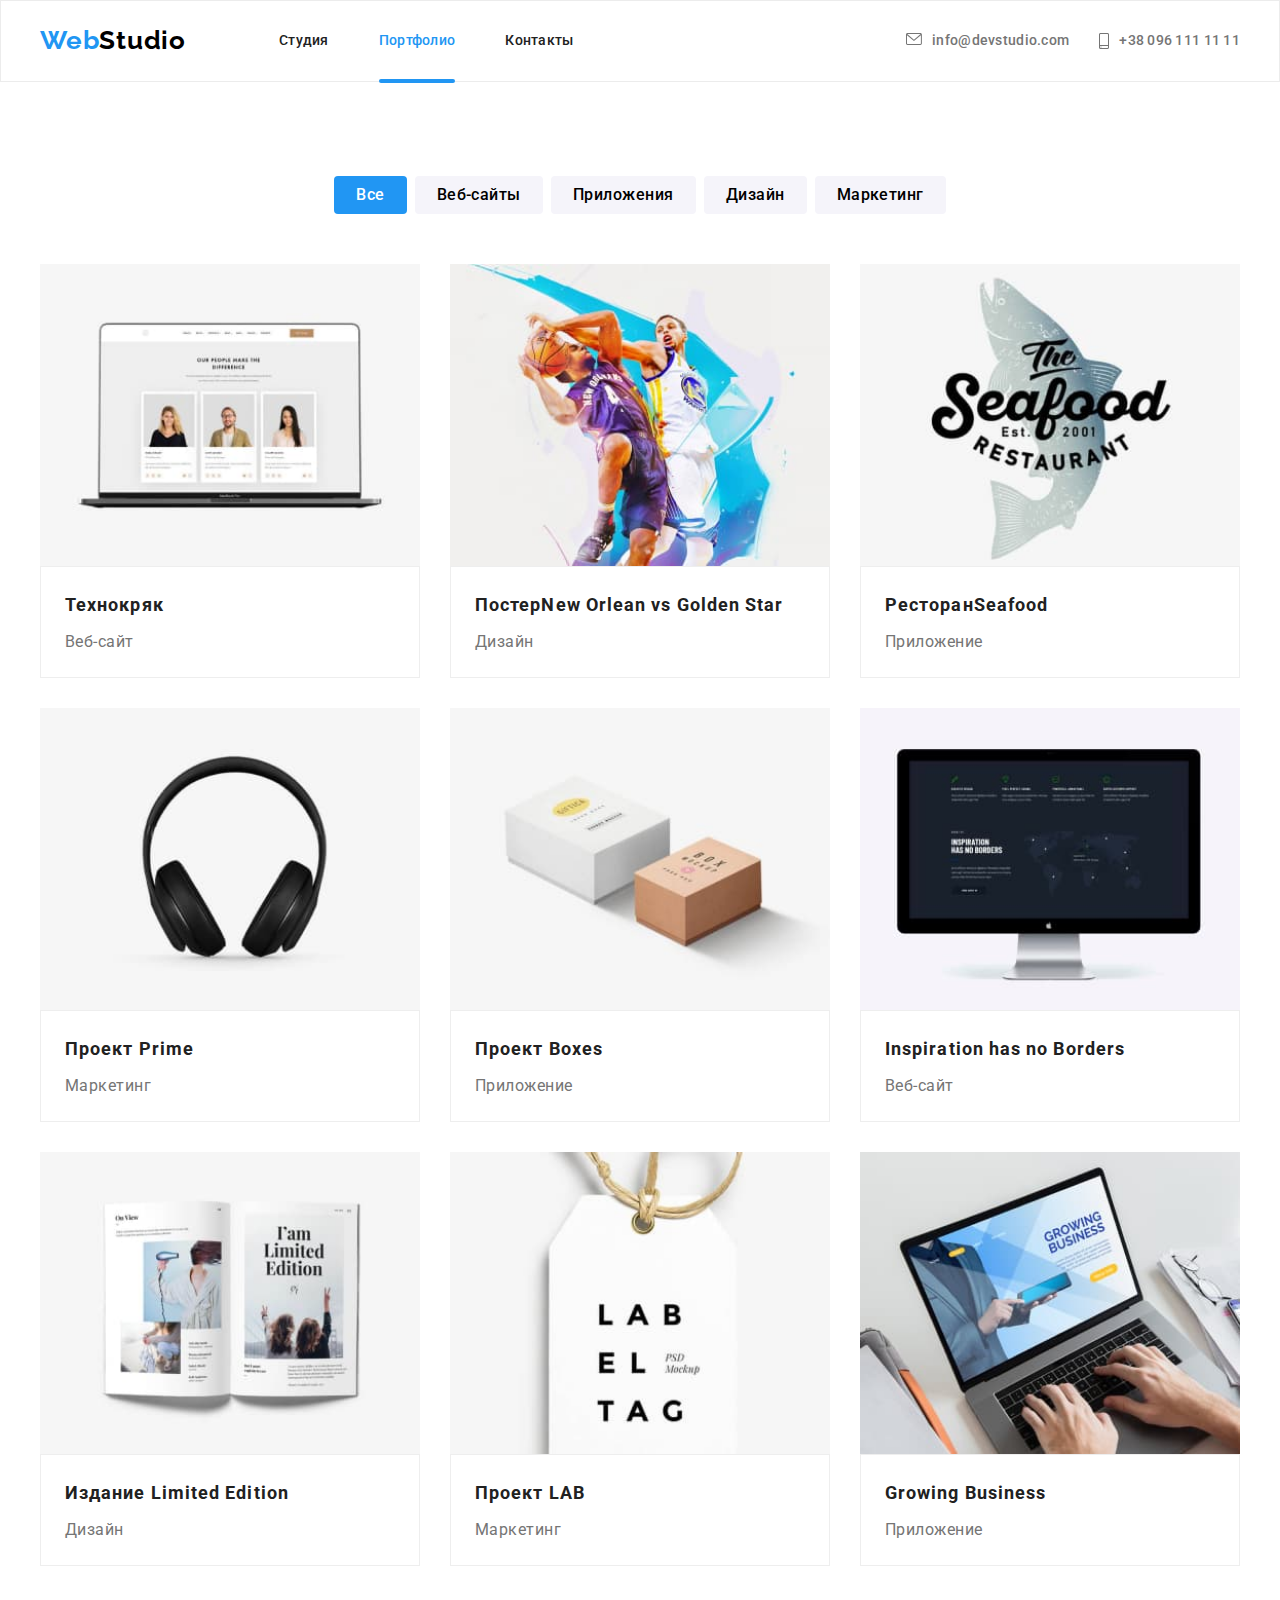
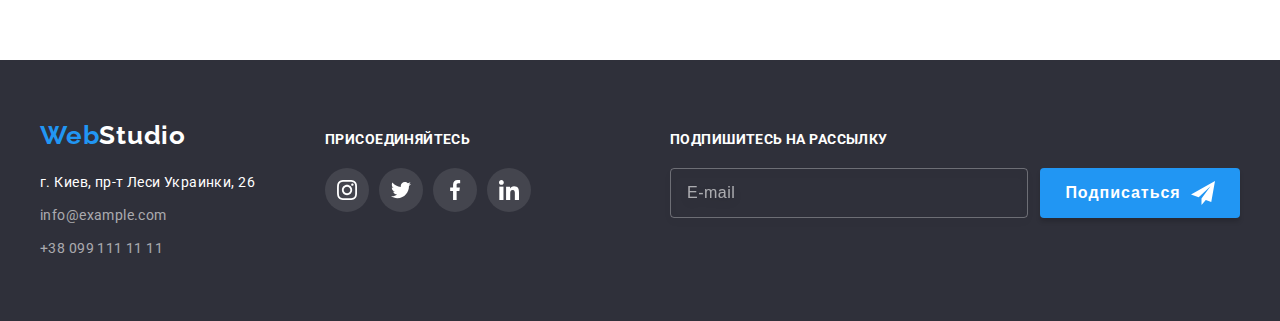
==== commit 31886b61: "add error correction" ====
--- a/portfolio.html
+++ b/portfolio.html
@@ -47,14 +47,16 @@
         </nav>
         <ul class="connect-list list">
           <li class="connect-list__item">
-            <a href="mailto:info@devstudio.com" class="connect-list__link link"
+            <a
+              href="mailto:info@devstudio.com"
+              class="connect-list__link connect-list__link--top link"
               ><svg class="connect-list__icon" width="16" height="12">
                 <use href="./img/icons.svg#icon-envelope"></use></svg
               >info@devstudio.com</a
             >
           </li>
           <li class="connect-list__item">
-            <a href="tel:+380961111111" class="connect-list__link link"
+            <a href="tel:+380961111111" class="connect-list__link connect-list__link--bottom link"
               ><svg class="connect-list__icon" width="10" height="16">
                 <use href="./img/icons.svg#icon-smartphone"></use></svg
               >+38 096 111 11 11</a
@@ -480,5 +482,6 @@
         </div>
       </div>
     </footer>
+    <script src="./js/mobile-menu.js"></script>
   </body>
 </html>
--- a/css/main.min.css
+++ b/css/main.min.css
@@ -1 +1 @@
-:root{--main-text-color: #212121;--second-text-color: #757575;--main-btn-color: #2196F3;--second-btn-color: #188CE8;--accent-color: #2196F3;--logo-color-studio: #000000;--main-backgroun-color: #FFFFFF;--second-backgroun-color: #2F303A;--third-backgroun-color: #F5F4FA;--backgroun-text-color: #FFFFFF;--footer-link: rgba(255, 255, 255, 0.6);--border-color:#ECECEC;--border-bottom-color: #EEEEEE;--transition: 250ms cubic-bezier(0.4, 0, 0.2, 1)}.visually-hidden{position:absolute;white-space:nowrap;width:1px;height:1px;overflow:hidden;border:0;padding:0;clip:rect(0 0 0 0);clip-path:inset(50%);margin:-1px}h1,h2,h3,h4,h5,h6,p{margin:0}ol,ul{padding-left:0;margin:0}button{cursor:pointer;border:0;display:block;text-align:center}img{display:block;width:100%;height:auto}body{font-family:"Roboto",sans-serif;font-size:14px;color:var(--main-text-color);margin:0}.list{list-style:none;padding:0;margin:0}.link{text-decoration:none;transition:var(--transition);transition-property:color}.link:hover,.link:focus{color:var(--accent-color)}.title{font-size:28px;line-height:1.18;letter-spacing:.03em;text-align:center;margin-bottom:30px}@media screen and (min-width: 1200px){.title{font-size:36px;line-height:1.17;margin-bottom:50px}}.logo{font-size:24px;font-weight:700;line-height:1.17;letter-spacing:.03em;color:var(--accent-color);font-family:"Raleway",sans-serif;text-decoration:none;display:flex;justify-content:center}@media screen and (min-width: 1200px){.logo{justify-content:start;font-size:26px;line-height:1.19}}.soc-link{display:flex;width:44px;height:44px;border-radius:50%;justify-content:center;align-items:center;transition:var(--transition);transition-property:background-color}.soc-link:hover,.soc-link:focus{background-color:var(--accent-color)}.btn{display:flex;width:200px;height:50px;margin:0 auto;font-size:16px;font-weight:700;line-height:1.88;letter-spacing:.06em;color:var(--backgroun-text-color);text-align:center;align-items:center;justify-content:center;background:var(--main-btn-color);box-shadow:0px 4px 4px rgba(0,0,0,.15);border-radius:4px;transition:var(--transition);transition-property:background}.btn:hover,.btn:focus{background:var(--second-btn-color)}.container{width:100%;padding-left:15px;padding-right:15px;margin:0 auto}@media screen and (min-width: 480px){.container{max-width:480px}}@media screen and (min-width: 768px){.container{max-width:768px;margin-left:auto;margin-right:auto}}@media screen and (min-width: 1200px){.container{max-width:1200px}}.section{padding-top:60px;padding-bottom:60px}@media screen and (min-width: 1200px){.section{padding-top:94px;padding-bottom:94px}}.header{background:var(--main-backgroun-color);border:1px solid var(--border-color);margin:0 auto}.header .container{display:flex;align-items:center}.header__logo{padding-top:26px;padding-bottom:26px}@media screen and (min-width: 1200px){.header__logo{padding-top:24px;padding-bottom:25px}}.header__logo--black{color:var(--logo-color-studio)}.header-menu__open-btn{margin-left:auto;background-color:inherit}.header-menu__open-btn:hover .header-menu__icon,.header-menu__open-btn:focus .header-menu__icon{fill:var(--accent-color)}@media screen and (min-width: 768px){.header-menu__open-btn{display:none}}.mob-menu{position:fixed;top:0;left:0;z-index:1;width:100vw;height:100vh;padding-top:48px;padding-bottom:48px;background-color:var(--main-backgroun-color)}.mob-menu .container{display:flex;flex-direction:column;height:100%;justify-content:space-between;align-items:flex-start;overflow-y:auto}@media screen and (min-width: 768px){.mob-menu .container{display:none}}.mob-menu__close-btn{position:absolute;top:10px;right:15px;width:40px;height:40px;background-color:inherit;display:flex;justify-content:center;align-items:center;margin-left:auto}.mob-menu__close-btn:hover,.mob-menu__close-btn:focus{fill:var(--accent-color)}.mob-menu__item:not(:last-child){margin-bottom:32px}.mob-menu__link{font-size:40px;font-weight:500;line-height:1.18;letter-spacing:.02em;color:inherit}.mob-connect{margin-bottom:64px}.mob-connect__item:not(:last-child){margin-bottom:32px}.mob-connect__link{display:block;font-size:24px;font-weight:500;line-height:1.17;letter-spacing:.02em;color:var(--second-text-color)}.mob-connect__link--accent{font-size:34px;font-weight:500;line-height:1.18;letter-spacing:.02em;color:var(--accent-color)}.mob-soc{display:flex;flex-wrap:wrap;justify-content:flex-start}.mob-soc__item:not(:last-child){margin-right:10px;height:100%;border-right:1px solid rgba(33,33,33,.2);padding-right:10px}.mob-soc__link{display:block;font-size:18px;font-weight:500;line-height:1.22;letter-spacing:.02em;color:var(--accent-color);text-align:center}.no-scroll{overflow:hidden}@media screen and (max-width: 767.98px){.navigation{display:none}}.menu-list{margin-left:88px;display:flex}@media screen and (min-width: 1200px){.menu-list{margin-left:93px}}.menu-list__item{position:relative}.menu-list__item:not(:first-child){margin-left:50px}.menu-list__link.current{color:var(--accent-color)}.menu-list__link.current::after{content:"";position:absolute;bottom:-2px;left:0;width:100%;height:4px;background:var(--accent-color);border-radius:2px}.menu-list__link{font-weight:500;line-height:1.14;letter-spacing:.02em;color:inherit;display:block;padding-top:32px;padding-bottom:32px}.connect-list{display:block;margin-left:auto}@media screen and (max-width: 767.98px){.connect-list{display:none}}@media screen and (min-width: 1200px){.connect-list{display:flex}}@media screen and (max-width: 1199.98px){.connect-list__item:not(:last-child){margin-bottom:10px}}@media screen and (min-width: 1200px){.connect-list__item:not(:first-child){margin-left:30px}}.connect-list__link{display:block;font-size:12px;font-weight:500;line-height:1.17;letter-spacing:.02em;color:var(--second-text-color)}@media screen and (min-width: 1200px){.connect-list__link{display:flex;padding-top:32px;padding-bottom:32px;font-size:14px;line-height:1.14}}.connect-list__icon{margin-right:8px;background-position:center;background-size:contain;fill:currentColor;transition:var(--transition);transition-property:fill}.connect-list__link:hover .connect-list__icon,.connect-list__link:focus .connect-list__icon{fill:var(--accent-color)}@media screen and (min-width: 1200px){.connect-list__icon{margin-right:10px}}.hero{background:var(--second-backgroun-color);padding-top:118px;padding-bottom:118px;max-width:1600px;background-repeat:no-repeat;background-size:cover;background-position:center;margin:0 auto;background-image:linear-gradient(rgba(47, 48, 58, 0.4), rgba(47, 48, 58, 0.4)),url(../img/hero_bg_mob.jpg)}@media(min-device-pixel-ratio: 2),(min-resolution: 192dpi),(min-resolution: 2dppx){.hero{background-image:linear-gradient(rgba(47, 48, 58, 0.4), rgba(47, 48, 58, 0.4)),url(../img/hero_bg_mob_2x.jpg)}}@media screen and (min-width: 768px){.hero{background-image:linear-gradient(rgba(47, 48, 58, 0.4), rgba(47, 48, 58, 0.4)),url(../img/hero_bg_tab.jpg)}}@media screen and (min-width: 768px)and (min-device-pixel-ratio: 2),screen and (min-width: 768px)and (min-resolution: 192dpi),screen and (min-width: 768px)and (min-resolution: 2dppx){.hero{background-image:linear-gradient(rgba(47, 48, 58, 0.4), rgba(47, 48, 58, 0.4)),url(../img/hero_bg_tab_2x.jpg)}}@media screen and (min-width: 1200px){.hero{padding-top:200px;padding-bottom:200px;background-image:linear-gradient(rgba(47, 48, 58, 0.4), rgba(47, 48, 58, 0.4)),url(../img/hero_bg_desk.jpg)}}@media screen and (min-width: 1200px)and (min-device-pixel-ratio: 2),screen and (min-width: 1200px)and (min-resolution: 192dpi),screen and (min-width: 1200px)and (min-resolution: 2dppx){.hero{background-image:linear-gradient(rgba(47, 48, 58, 0.4), rgba(47, 48, 58, 0.4)),url(../img/hero_bg_desk_2x.jpg)}}.hero__title{font-size:26px;font-weight:900;line-height:1.62;letter-spacing:.06em;color:var(--backgroun-text-color);text-align:center;text-transform:uppercase;max-width:360px;margin-bottom:30px;margin-left:auto;margin-right:auto}@media screen and (min-width: 1200px){.hero__title{font-size:44px;line-height:1.36;max-width:696px}}.benefits__list{margin-top:-30px}@media screen and (min-width: 768px){.benefits__list{display:flex;flex-wrap:wrap;margin-left:-30px}}.benefits__item{width:100%;margin-top:30px}@media screen and (min-width: 768px){.benefits__item{width:calc(50% - 30px);margin-left:30px}}@media screen and (min-width: 1200px){.benefits__item{width:calc(25% - 30px)}}.benefits-block{display:flex;height:120px;background:var(--third-backgroun-color);border-radius:4px;margin-bottom:30px;justify-content:center;align-items:center}.benefits-block__icon{display:block}.benefits__title{line-height:1.14;letter-spacing:.03em;text-transform:uppercase;margin-bottom:10px}.benefits__text{line-height:1.71;letter-spacing:.03em;color:var(--second-text-color)}.about{padding-bottom:94px}@media screen and (max-width: 1199.98px){.about{display:none}}.about__list{display:flex;align-items:center}.about__item+.about__item{margin-left:30px}.about-block{position:relative;display:flex}.about-block__text{position:absolute;display:flex;justify-content:center;align-items:center;font-weight:700;line-height:1.14;letter-spacing:.03em;color:var(--backgroun-text-color);text-align:center;text-transform:uppercase;bottom:0;height:70px;width:100%;background-color:rgba(47,48,58,.8)}.team{background:var(--third-backgroun-color)}@media screen and (min-width: 768px){.team__list{display:flex;flex-wrap:wrap;margin-left:-30px;margin-top:-30px}}.team__item{background:var(--main-backgroun-color);box-shadow:0px 1px 3px rgba(0,0,0,.12),0px 1px 1px rgba(0,0,0,.14),0px 2px 1px rgba(0,0,0,.2);border-radius:0px 0px 4px 4px;width:100%;margin-top:30px}@media screen and (min-width: 768px){.team__item{width:calc(50% - 30px);margin-left:30px}}@media screen and (min-width: 1200px){.team__item{width:calc(25% - 30px)}}.team-block{padding-top:30px;padding-bottom:24px}@media screen and (min-width: 1200px){.team-block{padding-bottom:30px}}.team-block__title{font-size:16px;font-weight:500;line-height:1.19;letter-spacing:.03em;text-align:center;margin-bottom:10px}.team-block__text{font-size:16px;line-height:1.19;letter-spacing:.03em;color:var(--second-text-color);text-align:center;margin-bottom:16px}.team-soc{display:flex;justify-content:center}.team-soc__item+.team-soc__item{margin-left:10px}.team-soc__icon{fill:#afb1b8;transition:var(--transition);transition-property:fill}.team-soc__link:hover .team-soc__icon,.team-soc__link:focus .team-soc__icon{fill:var(--backgroun-text-color)}.clients__list{flex-wrap:wrap;display:flex;margin-left:-30px;margin-top:-30px}.clients__item{width:calc(50% - 30px);height:92px;box-sizing:border-box;margin-top:30px;margin-left:30px}@media screen and (min-width: 768px){.clients__item{width:calc(33.3333333333% - 30px)}}@media screen and (min-width: 1200px){.clients__item{width:calc(16.6666666667% - 30px)}}.clients__link{display:flex;width:100%;height:100%;justify-content:center;align-items:center;border:1px solid #afb1b8;border-radius:4px;outline:none;transition:var(--transition);transition-property:border}.clients__link:hover,.clients__link:focus{border:1px solid var(--accent-color)}.clients__icon{display:block;fill:#afb1b8;transition:var(--transition);transition-property:fill}.clients__link:hover .clients__icon,.clients__link:focus .clients__icon{fill:var(--accent-color)}.footer{background:var(--second-backgroun-color);padding-top:60px;padding-bottom:60px}@media screen and (min-width: 1200px){.footer .container{display:flex;align-items:baseline}}@media screen and (max-width: 1199.98px){.footer-wrapper{margin-bottom:60px}}@media screen and (min-width: 768px){.footer-wrapper{display:flex;align-items:baseline;justify-content:space-between}}.footer-block{display:block;margin-bottom:60px}@media screen and (min-width: 768px){.footer-block{width:50%;margin-bottom:0}}@media screen and (min-width: 1200px){.footer-block{display:inline-block;width:auto}}.footer__logo{margin-bottom:20px}.footer__logo--white{color:var(--backgroun-text-color)}.address{font-style:normal}.address__item:not(:last-child){margin-bottom:8px}@media screen and (min-width: 1200px){.address__item:not(:last-child){margin-bottom:9px}}.address__link{display:flex;line-height:1.71;letter-spacing:.03em;color:var(--footer-link)}@media screen and (max-width: 1199.98px){.address__link{justify-content:center}}.address__link--bold{color:var(--backgroun-text-color)}@media screen and (min-width: 768px)and (max-width: 1199.98px){.social{width:50%}}@media screen and (min-width: 1200px){.social{margin-left:70px}}.social__title{font-weight:700;line-height:1.14;letter-spacing:.03em;color:var(--main-backgroun-color);text-align:center;text-transform:uppercase;margin-bottom:20px}@media screen and (min-width: 1200px){.social__title{text-align:left}}.social__list{display:flex;justify-content:center}@media screen and (min-width: 768px){.social__list{margin-bottom:0}}.social__item+.social__item{margin-left:10px}.social__link{background-color:rgba(255,255,255,.1)}.social__icon{fill:var(--backgroun-text-color)}.subscribe{margin-left:auto;margin-right:0}.subscribe__text{font-weight:700;line-height:1.14;letter-spacing:.03em;color:var(--main-backgroun-color);text-align:center;text-transform:uppercase;margin-bottom:20px}@media screen and (min-width: 1200px){.subscribe__text{text-align:left}}@media screen and (min-width: 1200px){.footer-form{display:flex}}.footer-form__input{display:block;margin-bottom:20px;box-sizing:border-box;width:100%;height:50px;border:1px solid rgba(255,255,255,.3);filter:drop-shadow(0px 4px 4px rgba(0, 0, 0, 0.15));border-radius:4px;background-color:rgba(0,0,0,0);font-size:16px;line-height:1.25;letter-spacing:.03em;color:var(--backgroun-text-color);padding-left:16px}.footer-form__input::placeholder{font-size:16px;line-height:1.25;letter-spacing:.03em;color:rgba(255,255,255,.6);display:flex;align-items:center}@media screen and (min-width: 768px)and (max-width: 1199.98px){.footer-form__input{width:450px;margin-left:auto;margin-right:auto}}@media screen and (min-width: 1200px){.footer-form__input{width:358px;margin-right:12px}}.footer-form__icon{margin-left:10px}.filters{display:flex;flex-wrap:wrap;justify-content:flex-start;margin-bottom:40px;margin-left:-8px;margin-top:-15px}@media screen and (min-width: 768px){.filters{justify-content:center;margin-bottom:30px}}@media screen and (min-width: 1200px){.filters{margin-bottom:50px}}.filters__item{margin-left:8px;margin-top:15px}.filters__btn{font-size:16px;font-family:inherit;font-weight:500;line-height:1.63;letter-spacing:.03em;text-align:center;background:var(--third-backgroun-color);border-radius:4px;padding:6px 22px;transition:var(--transition);transition-property:color,background,box-shadow}.filters__btn:hover,.filters__btn:focus{background:var(--main-btn-color);box-shadow:0px 3px 1px rgba(0,0,0,.1),0px 1px 2px rgba(0,0,0,.08),0px 2px 2px rgba(0,0,0,.12);color:var(--backgroun-text-color)}.filters__btn--first{background:var(--main-btn-color);color:var(--backgroun-text-color)}@media screen and (min-width: 768px){.projects{display:flex;flex-wrap:wrap;margin-left:-30px;margin-top:-30px}}.projects__item{background:var(--main-backgroun-color);width:100%;margin-top:30px;border:1px solid var(--border-bottom-color)}@media screen and (min-width: 768px){.projects__item{width:calc(50% - 30px);margin-left:30px}}@media screen and (min-width: 1200px){.projects__item{width:calc(33.3333333333% - 30px)}}.projects__link{display:block;color:inherit;text-decoration:none;transition:var(--transition);transition-property:box-shadow}.projects__link:hover,.projects__link:focus{box-shadow:0px 1px 1px rgba(0,0,0,.12),0px 4px 4px rgba(0,0,0,.06),1px 4px 6px rgba(0,0,0,.16)}.projects-overlay{position:relative;overflow:hidden}.projects-overlay__text{position:absolute;display:flex;align-items:center;font-size:18px;line-height:1.56;letter-spacing:.03em;color:var(--main-backgroun-color);background:rgba(33,150,243,.9);top:0;height:100%;padding-left:24px;padding-right:24px;transform:translateY(101%);transition:transform 250ms cubic-bezier(0.4, 0, 0.2, 1)}.projects__link:hover .projects-overlay__text,.projects__link:focus .projects-overlay__text{transform:translateY(0%);overflow:auto}.projects__block{padding:20px 24px;border-top:0}@media screen and (min-width: 768px){.projects__block{display:flex;flex-direction:column;flex-grow:1}}.projects__title{font-size:18px;line-height:2;letter-spacing:.06em;margin-bottom:4px}.projects__text{font-size:16px;line-height:1.88;letter-spacing:.03em;color:var(--second-text-color)}.backdrop{position:fixed;top:0;width:100%;height:100%;background-color:rgba(0,0,0,.2);transition:var(--transition);transition-property:opacity,visibility}.modal{width:450px;height:609px;background:var(--main-backgroun-color);box-shadow:0px 1px 3px rgba(0,0,0,.12),0px 1px 1px rgba(0,0,0,.14),0px 2px 1px rgba(0,0,0,.2);border-radius:4px;position:absolute;top:50%;left:50%;transform:translate(-50%, -50%);transition:transform var(--transition);padding:40px}@media screen and (min-width: 1200px){.modal{width:528px;height:581px}}.backdrop.is-hidden .modal{transform:scale(0.5) rotate(-180deg)}.is-hidden{opacity:0;pointer-events:none;visibility:hidden}.modal__close-btn{position:absolute;display:flex;top:8px;right:8px;width:30px;height:30px;border-radius:50%;justify-content:center;align-items:center;background:var(--backgroun-text-color);border:1px solid rgba(0,0,0,.1);box-sizing:border-box}.modal__close-btn:hover .modal__icon,.modal__close-btn:focus .modal__icon{fill:var(--accent-color)}.modal__icon{transition:var(--transition);transition-property:fill}.modal__title{font-size:20px;font-weight:700;line-height:1.5;letter-spacing:.03em;color:var(--main-text-color);text-align:center;margin-bottom:12px}@media screen and (min-width: 1200px){.modal__title{line-height:1.15}}.form__item:nth-child(-n+3){margin-bottom:10px}.form__item:nth-child(4){margin-bottom:20px}.form__item:nth-child(5){margin-bottom:30px}.form__label{display:block;font-size:12px;line-height:1.17;letter-spacing:.01em;color:var(--second-text-color);margin-bottom:4px}.form__input-wrap{position:relative}.form__input{width:100%;height:40px;border:1px solid rgba(33,33,33,.2);box-sizing:border-box;border-radius:4px;padding:0 0 0 42px;cursor:pointer;outline:none;transition:var(--transition);transition-property:border}.form__input:hover,.form__input:focus{border:1px solid var(--accent-color)}.form__icon{position:absolute;top:50%;left:12px;transform:translateY(-50%);transition:var(--transition);transition-property:fill}.form__input:hover+.form__icon,.form__input:focus+.form__icon{fill:var(--accent-color)}.form__textarea{width:100%;height:120px;font-size:12px;line-height:1.17;letter-spacing:.01em;border:1px solid rgba(33,33,33,.2);box-sizing:border-box;border-radius:4px;resize:none;padding:12px 16px;cursor:pointer;outline:none;transition:var(--transition);transition-property:border}.form__textarea:hover,.form__textarea:focus{border:1px solid var(--accent-color)}.form__textarea::placeholder{color:rgba(117,117,117,.5)}.form__checkbox-text{font-size:12px;line-height:1.17;letter-spacing:.03em;color:var(--second-text-color);display:flex;align-items:center;justify-content:center}@media screen and (min-width: 1200px){.form__checkbox-text{font-size:14px;line-height:1.71}}.form__checkbox-text::before{content:"";width:16px;height:15px;border:2px solid var(--main-text-color);border-radius:2px;margin-right:8.38px;transition:var(--transition);transition-property:background-color}.form__input-checkbox:checked+.form__checkbox-text::before{background-color:var(--accent-color);border:none;background-image:url(../img/icon_check.svg);background-repeat:no-repeat;background-position:center}.form__input-checkbox:focus+.form__checkbox-text::before{border-color:var(--accent-color)}.form__checkbox-text-accent{display:inline-block;box-sizing:border-box;line-height:1.71;letter-spacing:.03em;color:var(--accent-color);text-decoration-line:underline;margin-left:5px}.no-scroll{overflow:hidden}/*# sourceMappingURL=main.min.css.map */+:root{--main-text-color: #212121;--second-text-color: #757575;--main-btn-color: #2196F3;--second-btn-color: #188CE8;--accent-color: #2196F3;--logo-color-studio: #000000;--main-backgroun-color: #FFFFFF;--second-backgroun-color: #2F303A;--third-backgroun-color: #F5F4FA;--backgroun-text-color: #FFFFFF;--footer-link: rgba(255, 255, 255, 0.6);--border-color:#ECECEC;--border-bottom-color: #EEEEEE;--transition: 250ms cubic-bezier(0.4, 0, 0.2, 1)}.visually-hidden{position:absolute;white-space:nowrap;width:1px;height:1px;overflow:hidden;border:0;padding:0;clip:rect(0 0 0 0);clip-path:inset(50%);margin:-1px}h1,h2,h3,h4,h5,h6,p{margin:0}ol,ul{padding-left:0;margin:0}button{cursor:pointer;border:0;padding:0;display:block;text-align:center}img{display:block;width:100%;height:auto}body{font-family:"Roboto",sans-serif;font-size:14px;color:var(--main-text-color);margin:0}.list{list-style:none;padding:0;margin:0}.link{text-decoration:none;transition:var(--transition);transition-property:color}.link:hover,.link:focus{color:var(--accent-color)}.title{font-size:28px;line-height:1.18;letter-spacing:.03em;text-align:center;margin-bottom:30px}@media screen and (min-width: 1200px){.title{font-size:36px;line-height:1.17;margin-bottom:50px}}.logo{font-size:24px;font-weight:700;line-height:1.17;letter-spacing:.03em;color:var(--accent-color);font-family:"Raleway",sans-serif;text-decoration:none;display:flex;justify-content:center}@media screen and (min-width: 1200px){.logo{justify-content:start;font-size:26px;line-height:1.19}}.soc-link{display:flex;width:44px;height:44px;border-radius:50%;justify-content:center;align-items:center;transition:var(--transition);transition-property:background-color}.soc-link:hover,.soc-link:focus{background-color:var(--accent-color)}.btn{display:flex;width:200px;height:50px;margin:0 auto;font-size:16px;font-weight:700;line-height:1.88;letter-spacing:.06em;color:var(--backgroun-text-color);text-align:center;align-items:center;justify-content:center;background:var(--main-btn-color);box-shadow:0px 4px 4px rgba(0,0,0,.15);border-radius:4px;transition:var(--transition);transition-property:background}.btn:hover,.btn:focus{background:var(--second-btn-color)}.container{width:100%;padding-left:15px;padding-right:15px;margin:0 auto}@media screen and (min-width: 480px){.container{max-width:480px}}@media screen and (min-width: 768px){.container{max-width:768px;margin-left:auto;margin-right:auto}}@media screen and (min-width: 1200px){.container{max-width:1200px}}.section{padding-top:60px;padding-bottom:60px}@media screen and (min-width: 1200px){.section{padding-top:94px;padding-bottom:94px}}.header{background:var(--main-backgroun-color);border:1px solid var(--border-color);margin:0 auto}.header .container{display:flex;align-items:center}.header__logo{padding-top:26px;padding-bottom:26px}@media screen and (min-width: 1200px){.header__logo{padding-top:24px;padding-bottom:25px}}.header__logo--black{color:var(--logo-color-studio)}.header-menu__open-btn{margin-left:auto;background-color:inherit;transition:var(--transition);transition-property:fill}.header-menu__open-btn:hover .header-menu__icon,.header-menu__open-btn:focus .header-menu__icon{fill:var(--accent-color)}@media screen and (min-width: 768px){.header-menu__open-btn{display:none}}.mob-menu{position:fixed;top:0;left:0;z-index:1;width:100vw;height:100vh;padding-top:48px;padding-bottom:48px;background-color:var(--main-backgroun-color);transition:var(--transition)}.mob-menu .container{display:flex;flex-direction:column;height:100%;justify-content:space-between;align-items:flex-start;overflow-y:auto}@media screen and (min-width: 768px){.mob-menu .container{display:none}}.mob-menu.is-hidden{transform:scale(0.5) rotate(-180deg)}.is-hidden{pointer-events:none}.mob-menu__close-btn{position:absolute;top:10px;right:15px;width:40px;height:40px;background-color:inherit;display:flex;justify-content:center;align-items:center;margin-left:auto;transition:var(--transition);transition-property:fill}.mob-menu__close-btn:hover,.mob-menu__close-btn:focus{fill:var(--accent-color)}.mob-menu__list{margin-bottom:32px}.mob-menu__item:not(:last-child){margin-bottom:32px}.mob-menu__link{font-size:40px;font-weight:500;line-height:1.18;letter-spacing:.02em;color:inherit}.mob-menu__link.current{color:var(--accent-color)}.mob-connect{margin-bottom:64px}.mob-connect__item:not(:last-child){margin-bottom:32px}.mob-connect__link{display:block;font-size:24px;font-weight:500;line-height:1.17;letter-spacing:.02em;color:var(--second-text-color)}.mob-connect__link--accent{font-size:34px;font-weight:500;line-height:1.18;letter-spacing:.02em;color:var(--accent-color)}.mob-soc{display:flex;flex-wrap:wrap;justify-content:flex-start}.mob-soc__item:not(:last-child){margin-right:10px;height:100%;border-right:1px solid rgba(33,33,33,.2);padding-right:10px}.mob-soc__link{display:block;font-size:18px;font-weight:500;line-height:1.22;letter-spacing:.02em;color:var(--accent-color);text-align:center}.no-scroll{overflow:hidden}@media screen and (max-width: 767.98px){.navigation{display:none}}.menu-list{margin-left:88px;display:flex}@media screen and (min-width: 1200px){.menu-list{margin-left:93px}}.menu-list__item{position:relative}.menu-list__item:not(:first-child){margin-left:50px}.menu-list__link.current{color:var(--accent-color)}.menu-list__link.current::after{content:"";position:absolute;bottom:-5px;left:0;width:100%;height:4px;background:var(--accent-color);border-radius:2px}@media screen and (min-width: 1200px){.menu-list__link.current::after{bottom:-2px}}.menu-list__link{font-weight:500;line-height:1.14;letter-spacing:.02em;color:inherit;display:block;padding-top:32px;padding-bottom:32px}.connect-list{display:block;margin-left:auto}@media screen and (max-width: 767.98px){.connect-list{display:none}}@media screen and (min-width: 1200px){.connect-list{display:flex}}@media screen and (max-width: 1199.98px){.connect-list__item:not(:last-child){margin-bottom:10px}}@media screen and (min-width: 1200px){.connect-list__item:not(:first-child){margin-left:30px}}.connect-list__link{display:block;font-size:12px;font-weight:500;line-height:1.17;letter-spacing:.02em;color:var(--second-text-color)}@media screen and (min-width: 1200px){.connect-list__link{display:flex;padding-top:32px;padding-bottom:32px;font-size:14px;line-height:1.14}}@media screen and (min-width: 768px)and (max-width: 1199.98px){.connect-list__link--top{padding-top:21px}}@media screen and (min-width: 768px)and (max-width: 1199.98px){.connect-list__link--bottom{padding-bottom:21px}}.connect-list__icon{margin-right:8px;background-position:center;background-size:contain;fill:currentColor;transition:var(--transition);transition-property:fill}.connect-list__link:hover .connect-list__icon,.connect-list__link:focus .connect-list__icon{fill:var(--accent-color)}@media screen and (min-width: 1200px){.connect-list__icon{margin-right:10px}}.hero{background:var(--second-backgroun-color);padding-top:118px;padding-bottom:118px;max-width:1600px;background-repeat:no-repeat;background-size:cover;background-position:center;margin:0 auto;background-image:linear-gradient(rgba(47, 48, 58, 0.4), rgba(47, 48, 58, 0.4)),url(../img/hero_bg_mob.jpg)}@media(min-device-pixel-ratio: 2),(min-resolution: 192dpi),(min-resolution: 2dppx){.hero{background-image:linear-gradient(rgba(47, 48, 58, 0.4), rgba(47, 48, 58, 0.4)),url(../img/hero_bg_mob_2x.jpg)}}@media screen and (min-width: 768px){.hero{background-image:linear-gradient(rgba(47, 48, 58, 0.4), rgba(47, 48, 58, 0.4)),url(../img/hero_bg_tab.jpg)}}@media screen and (min-width: 768px)and (min-device-pixel-ratio: 2),screen and (min-width: 768px)and (min-resolution: 192dpi),screen and (min-width: 768px)and (min-resolution: 2dppx){.hero{background-image:linear-gradient(rgba(47, 48, 58, 0.4), rgba(47, 48, 58, 0.4)),url(../img/hero_bg_tab_2x.jpg)}}@media screen and (min-width: 1200px){.hero{padding-top:200px;padding-bottom:200px;background-image:linear-gradient(rgba(47, 48, 58, 0.4), rgba(47, 48, 58, 0.4)),url(../img/hero_bg_desk.jpg)}}@media screen and (min-width: 1200px)and (min-device-pixel-ratio: 2),screen and (min-width: 1200px)and (min-resolution: 192dpi),screen and (min-width: 1200px)and (min-resolution: 2dppx){.hero{background-image:linear-gradient(rgba(47, 48, 58, 0.4), rgba(47, 48, 58, 0.4)),url(../img/hero_bg_desk_2x.jpg)}}.hero__title{font-size:26px;font-weight:900;line-height:1.62;letter-spacing:.06em;color:var(--backgroun-text-color);text-align:center;text-transform:uppercase;max-width:360px;margin-bottom:30px;margin-left:auto;margin-right:auto}@media screen and (min-width: 1200px){.hero__title{font-size:44px;line-height:1.36;max-width:696px}}.benefits__list{margin-top:-30px}@media screen and (min-width: 768px){.benefits__list{display:flex;flex-wrap:wrap;margin-left:-30px}}.benefits__item{width:100%;margin-top:30px}@media screen and (min-width: 768px){.benefits__item{width:calc(50% - 30px);margin-left:30px}}@media screen and (min-width: 1200px){.benefits__item{width:calc(25% - 30px)}}.benefits-block{display:flex;height:120px;background:var(--third-backgroun-color);border-radius:4px;margin-bottom:30px;justify-content:center;align-items:center}.benefits-block__icon{display:block}.benefits__title{line-height:1.14;letter-spacing:.03em;text-align:center;text-transform:uppercase;margin-bottom:10px}@media screen and (min-width: 768px){.benefits__title{text-align:left}}.benefits__text{line-height:1.71;letter-spacing:.03em;color:var(--second-text-color)}.about{padding-bottom:94px}@media screen and (max-width: 1199.98px){.about{display:none}}.about__list{display:flex;align-items:center}.about__item+.about__item{margin-left:30px}.about-block{position:relative;display:flex}.about-block__text{position:absolute;display:flex;justify-content:center;align-items:center;font-weight:700;line-height:1.14;letter-spacing:.03em;color:var(--backgroun-text-color);text-align:center;text-transform:uppercase;bottom:0;height:70px;width:100%;background-color:rgba(47,48,58,.8)}.team{background:var(--third-backgroun-color)}@media screen and (min-width: 768px){.team__list{display:flex;flex-wrap:wrap;margin-left:-30px;margin-top:-30px}}.team__item{background:var(--main-backgroun-color);box-shadow:0px 1px 3px rgba(0,0,0,.12),0px 1px 1px rgba(0,0,0,.14),0px 2px 1px rgba(0,0,0,.2);border-radius:0px 0px 4px 4px;width:100%;margin-top:30px}@media screen and (min-width: 768px){.team__item{width:calc(50% - 30px);margin-left:30px}}@media screen and (min-width: 1200px){.team__item{width:calc(25% - 30px)}}.team-block{padding-top:30px;padding-bottom:24px}@media screen and (min-width: 1200px){.team-block{padding-bottom:30px}}.team-block__title{font-size:16px;font-weight:500;line-height:1.19;letter-spacing:.03em;text-align:center;margin-bottom:10px}.team-block__text{font-size:16px;line-height:1.19;letter-spacing:.03em;color:var(--second-text-color);text-align:center;margin-bottom:16px}.team-soc{display:flex;justify-content:center}.team-soc__item+.team-soc__item{margin-left:10px}.team-soc__icon{fill:#afb1b8;transition:var(--transition);transition-property:fill}.team-soc__link:hover .team-soc__icon,.team-soc__link:focus .team-soc__icon{fill:var(--backgroun-text-color)}.clients__list{flex-wrap:wrap;display:flex;margin-left:-30px;margin-top:-30px}.clients__item{width:calc(50% - 30px);height:92px;box-sizing:border-box;margin-top:30px;margin-left:30px}@media screen and (min-width: 768px){.clients__item{width:calc(33.3333333333% - 30px)}}@media screen and (min-width: 1200px){.clients__item{width:calc(16.6666666667% - 30px)}}.clients__link{display:flex;width:100%;height:100%;justify-content:center;align-items:center;border:1px solid #afb1b8;border-radius:4px;outline:none;transition:var(--transition);transition-property:border}.clients__link:hover,.clients__link:focus{border:1px solid var(--accent-color)}.clients__icon{display:block;fill:#afb1b8;transition:var(--transition);transition-property:fill}.clients__link:hover .clients__icon,.clients__link:focus .clients__icon{fill:var(--accent-color)}.footer{background:var(--second-backgroun-color);padding-top:60px;padding-bottom:60px}@media screen and (min-width: 1200px){.footer .container{display:flex;align-items:baseline}}@media screen and (max-width: 1199.98px){.footer-wrapper{margin-bottom:60px}}@media screen and (min-width: 768px){.footer-wrapper{display:flex;align-items:baseline;justify-content:space-between}}.footer-block{display:block;margin-bottom:60px}@media screen and (min-width: 768px){.footer-block{width:50%;margin-bottom:0}}@media screen and (min-width: 1200px){.footer-block{display:inline-block;width:auto}}.footer__logo{margin-bottom:20px}.footer__logo--white{color:var(--backgroun-text-color)}.address{font-style:normal}.address__item:not(:last-child){margin-bottom:8px}@media screen and (min-width: 1200px){.address__item:not(:last-child){margin-bottom:9px}}.address__link{display:flex;line-height:1.71;letter-spacing:.03em;color:var(--footer-link)}@media screen and (max-width: 1199.98px){.address__link{justify-content:center}}.address__link--bold{color:var(--backgroun-text-color)}@media screen and (min-width: 768px)and (max-width: 1199.98px){.social{width:50%}}@media screen and (min-width: 1200px){.social{margin-left:70px}}.social__title{font-weight:700;line-height:1.14;letter-spacing:.03em;color:var(--main-backgroun-color);text-align:center;text-transform:uppercase;margin-bottom:20px}@media screen and (min-width: 1200px){.social__title{text-align:left}}.social__list{display:flex;justify-content:center}@media screen and (min-width: 768px){.social__list{margin-bottom:0}}.social__item+.social__item{margin-left:10px}.social__link{background-color:rgba(255,255,255,.1)}.social__icon{fill:var(--backgroun-text-color)}.subscribe{margin-left:auto;margin-right:0}.subscribe__text{font-weight:700;line-height:1.14;letter-spacing:.03em;color:var(--main-backgroun-color);text-align:center;text-transform:uppercase;margin-bottom:20px}@media screen and (min-width: 1200px){.subscribe__text{text-align:left}}@media screen and (min-width: 1200px){.footer-form{display:flex}}.footer-form__input{display:block;margin-bottom:20px;box-sizing:border-box;width:100%;height:50px;border:1px solid rgba(255,255,255,.3);filter:drop-shadow(0px 4px 4px rgba(0, 0, 0, 0.15));border-radius:4px;background-color:rgba(0,0,0,0);font-size:16px;line-height:1.25;letter-spacing:.03em;color:var(--backgroun-text-color);padding-left:16px}.footer-form__input::placeholder{font-size:16px;line-height:1.25;letter-spacing:.03em;color:rgba(255,255,255,.6);display:flex;align-items:center}@media screen and (min-width: 768px)and (max-width: 1199.98px){.footer-form__input{width:450px;margin-left:auto;margin-right:auto}}@media screen and (min-width: 1200px){.footer-form__input{width:358px;margin-right:12px}}.footer-form__icon{margin-left:10px}.filters{display:flex;flex-wrap:wrap;justify-content:flex-start;margin-bottom:40px;margin-left:-8px;margin-top:-15px}@media screen and (min-width: 768px){.filters{justify-content:center;margin-bottom:30px}}@media screen and (min-width: 1200px){.filters{margin-bottom:50px}}.filters__item{margin-left:8px;margin-top:15px}.filters__btn{font-size:16px;font-family:inherit;font-weight:500;line-height:1.63;letter-spacing:.03em;text-align:center;background:var(--third-backgroun-color);border-radius:4px;padding:6px 22px;transition:var(--transition);transition-property:color,background,box-shadow}.filters__btn:hover,.filters__btn:focus{background:var(--main-btn-color);box-shadow:0px 3px 1px rgba(0,0,0,.1),0px 1px 2px rgba(0,0,0,.08),0px 2px 2px rgba(0,0,0,.12);color:var(--backgroun-text-color)}.filters__btn--first{background:var(--main-btn-color);color:var(--backgroun-text-color)}@media screen and (min-width: 768px){.projects{display:flex;flex-wrap:wrap;margin-left:-30px;margin-top:-30px}}.projects__item{background:var(--main-backgroun-color);width:100%;margin-top:30px}@media screen and (min-width: 768px){.projects__item{width:calc(50% - 30px);margin-left:30px}}@media screen and (min-width: 1200px){.projects__item{width:calc(33.3333333333% - 30px)}}.projects__link{display:flex;height:100%;flex-direction:column;color:inherit;text-decoration:none;transition:var(--transition);transition-property:box-shadow}.projects__link:hover,.projects__link:focus{box-shadow:0px 1px 1px rgba(0,0,0,.12),0px 4px 4px rgba(0,0,0,.06),1px 4px 6px rgba(0,0,0,.16)}.projects-overlay{position:relative;overflow:hidden}.projects-overlay__text{position:absolute;display:flex;align-items:flex-start;font-size:18px;line-height:1.56;letter-spacing:.03em;color:var(--main-backgroun-color);background:rgba(33,150,243,.9);top:0;height:100%;padding-left:24px;padding-right:24px;transform:translateY(101%);transition:transform 250ms cubic-bezier(0.4, 0, 0.2, 1)}.projects__link:hover .projects-overlay__text,.projects__link:focus .projects-overlay__text{transform:translateY(0%);overflow:auto}@media screen and (min-width: 480px){.projects-overlay__text{align-items:center}}.projects__block{padding:20px 24px;border-top:0;border:1px solid var(--border-bottom-color)}@media screen and (min-width: 768px){.projects__block{display:flex;flex-direction:column;flex-grow:1}}.projects__title{font-size:18px;line-height:2;letter-spacing:.06em;margin-bottom:4px}.projects__text{font-size:16px;line-height:1.88;letter-spacing:.03em;color:var(--second-text-color)}.backdrop{position:fixed;top:0;width:100%;height:100%;background-color:rgba(0,0,0,.2);transition:var(--transition);transition-property:opacity,visibility}.modal{width:auto;height:auto;background:var(--main-backgroun-color);box-shadow:0px 1px 3px rgba(0,0,0,.12),0px 1px 1px rgba(0,0,0,.14),0px 2px 1px rgba(0,0,0,.2);border-radius:4px;position:absolute;top:50%;left:50%;transform:translate(-50%, -50%);transition:transform var(--transition);padding:40px}@media screen and (min-width: 480px){.modal{width:450px}}@media screen and (min-width: 1200px){.modal{width:528px}}.backdrop.is-hidden .modal{transform:scale(0.5) rotate(-180deg)}.is-hidden{opacity:0;pointer-events:none;visibility:hidden}.modal__close-btn{position:absolute;display:flex;top:8px;right:8px;width:30px;height:30px;border-radius:50%;justify-content:center;align-items:center;background:var(--backgroun-text-color);border:1px solid rgba(0,0,0,.1);box-sizing:border-box;transition:var(--transition);transition-property:fill}.modal__close-btn:hover .modal__icon,.modal__close-btn:focus .modal__icon{fill:var(--accent-color)}.modal__icon{transition:var(--transition);transition-property:fill}.modal__title{font-size:20px;font-weight:700;line-height:1.5;letter-spacing:.03em;color:var(--main-text-color);text-align:center;margin-bottom:12px}@media screen and (min-width: 1200px){.modal__title{line-height:1.15}}.form__item:nth-child(-n+3){margin-bottom:10px}.form__item:nth-child(4){margin-bottom:20px}.form__item:nth-child(5){margin-bottom:30px}.form__label{display:block;font-size:12px;line-height:1.17;letter-spacing:.01em;color:var(--second-text-color);margin-bottom:4px}.form__input-wrap{position:relative}.form__input{width:100%;height:40px;border:1px solid rgba(33,33,33,.2);box-sizing:border-box;border-radius:4px;padding:0 0 0 42px;cursor:pointer;outline:none;transition:var(--transition);transition-property:border}.form__input:hover,.form__input:focus{border:1px solid var(--accent-color)}.form__icon{position:absolute;top:50%;left:12px;transform:translateY(-50%);transition:var(--transition);transition-property:fill}.form__input:hover+.form__icon,.form__input:focus+.form__icon{fill:var(--accent-color)}.form__textarea{width:100%;height:120px;font-size:12px;line-height:1.17;letter-spacing:.01em;border:1px solid rgba(33,33,33,.2);box-sizing:border-box;border-radius:4px;resize:none;padding:12px 16px;cursor:pointer;outline:none;transition:var(--transition);transition-property:border}.form__textarea:hover,.form__textarea:focus{border:1px solid var(--accent-color)}.form__textarea::placeholder{color:rgba(117,117,117,.5)}.form__checkbox-text{font-size:12px;line-height:1.17;letter-spacing:.03em;color:var(--second-text-color);display:flex;align-items:center;justify-content:center}@media screen and (min-width: 1200px){.form__checkbox-text{font-size:14px;line-height:1.71}}.form__checkbox-text::before{content:"";width:16px;height:15px;border:2px solid var(--main-text-color);border-radius:2px;margin-right:8.38px;transition:var(--transition);transition-property:background-color}.form__input-checkbox:checked+.form__checkbox-text::before{background-color:var(--accent-color);border:none;background-image:url(../img/icon_check.svg);background-repeat:no-repeat;background-position:center}.form__input-checkbox:focus+.form__checkbox-text::before{border-color:var(--accent-color)}.form__checkbox-text-accent{display:inline-block;box-sizing:border-box;line-height:1.71;letter-spacing:.03em;color:var(--accent-color);text-decoration-line:underline;margin-left:5px}.no-scroll{overflow:hidden}/*# sourceMappingURL=main.min.css.map */--- a/css/main.css
+++ b/css/main.css
@@ -46,6 +46,7 @@
 button {
   cursor: pointer;
   border: 0;
+  padding: 0;
   display: block;
   text-align: center;
 }
@@ -213,6 +214,8 @@
 .header-menu__open-btn {
   margin-left: auto;
   background-color: inherit;
+  transition: var(--transition);
+  transition-property: fill;
 }
 .header-menu__open-btn:hover .header-menu__icon, .header-menu__open-btn:focus .header-menu__icon {
   fill: var(--accent-color);
@@ -233,6 +236,7 @@
   padding-top: 48px;
   padding-bottom: 48px;
   background-color: var(--main-backgroun-color);
+  transition: var(--transition);
 }
 .mob-menu .container {
   display: flex;
@@ -246,6 +250,14 @@
   .mob-menu .container {
     display: none;
   }
+}
+
+.mob-menu.is-hidden {
+  transform: scale(0.5) rotate(-180deg);
+}
+
+.is-hidden {
+  pointer-events: none;
 }
 
 .mob-menu__close-btn {
@@ -259,9 +271,15 @@
   justify-content: center;
   align-items: center;
   margin-left: auto;
+  transition: var(--transition);
+  transition-property: fill;
 }
 .mob-menu__close-btn:hover, .mob-menu__close-btn:focus {
   fill: var(--accent-color);
+}
+
+.mob-menu__list {
+  margin-bottom: 32px;
 }
 
 .mob-menu__item:not(:last-child) {
@@ -274,6 +292,10 @@
   line-height: 1.18;
   letter-spacing: 0.02em;
   color: inherit;
+}
+
+.mob-menu__link.current {
+  color: var(--accent-color);
 }
 
 .mob-connect {
@@ -357,12 +379,17 @@
 .menu-list__link.current::after {
   content: "";
   position: absolute;
-  bottom: -2px;
+  bottom: -5px;
   left: 0;
   width: 100%;
   height: 4px;
   background: var(--accent-color);
   border-radius: 2px;
+}
+@media screen and (min-width: 1200px) {
+  .menu-list__link.current::after {
+    bottom: -2px;
+  }
 }
 
 .menu-list__link {
@@ -416,6 +443,18 @@
     padding-bottom: 32px;
     font-size: 14px;
     line-height: 1.14;
+  }
+}
+
+@media screen and (min-width: 768px) and (max-width: 1199.98px) {
+  .connect-list__link--top {
+    padding-top: 21px;
+  }
+}
+
+@media screen and (min-width: 768px) and (max-width: 1199.98px) {
+  .connect-list__link--bottom {
+    padding-bottom: 21px;
   }
 }
 
@@ -539,8 +578,14 @@
 .benefits__title {
   line-height: 1.14;
   letter-spacing: 0.03em;
+  text-align: center;
   text-transform: uppercase;
   margin-bottom: 10px;
+}
+@media screen and (min-width: 768px) {
+  .benefits__title {
+    text-align: left;
+  }
 }
 
 .benefits__text {
@@ -973,7 +1018,6 @@
   background: var(--main-backgroun-color);
   width: 100%;
   margin-top: 30px;
-  border: 1px solid var(--border-bottom-color);
 }
 @media screen and (min-width: 768px) {
   .projects__item {
@@ -988,7 +1032,9 @@
 }
 
 .projects__link {
-  display: block;
+  display: flex;
+  height: 100%;
+  flex-direction: column;
   color: inherit;
   text-decoration: none;
   transition: var(--transition);
@@ -1006,7 +1052,7 @@
 .projects-overlay__text {
   position: absolute;
   display: flex;
-  align-items: center;
+  align-items: flex-start;
   font-size: 18px;
   line-height: 1.56;
   letter-spacing: 0.03em;
@@ -1023,10 +1069,16 @@
   transform: translateY(0%);
   overflow: auto;
 }
+@media screen and (min-width: 480px) {
+  .projects-overlay__text {
+    align-items: center;
+  }
+}
 
 .projects__block {
   padding: 20px 24px;
   border-top: 0;
+  border: 1px solid var(--border-bottom-color);
 }
 @media screen and (min-width: 768px) {
   .projects__block {
@@ -1061,8 +1113,8 @@
 }
 
 .modal {
-  width: 450px;
-  height: 609px;
+  width: auto;
+  height: auto;
   background: var(--main-backgroun-color);
   box-shadow: 0px 1px 3px rgba(0, 0, 0, 0.12), 0px 1px 1px rgba(0, 0, 0, 0.14), 0px 2px 1px rgba(0, 0, 0, 0.2);
   border-radius: 4px;
@@ -1073,10 +1125,14 @@
   transition: transform var(--transition);
   padding: 40px;
 }
+@media screen and (min-width: 480px) {
+  .modal {
+    width: 450px;
+  }
+}
 @media screen and (min-width: 1200px) {
   .modal {
     width: 528px;
-    height: 581px;
   }
 }
 
@@ -1103,6 +1159,8 @@
   background: var(--backgroun-text-color);
   border: 1px solid rgba(0, 0, 0, 0.1);
   box-sizing: border-box;
+  transition: var(--transition);
+  transition-property: fill;
 }
 .modal__close-btn:hover .modal__icon, .modal__close-btn:focus .modal__icon {
   fill: var(--accent-color);
